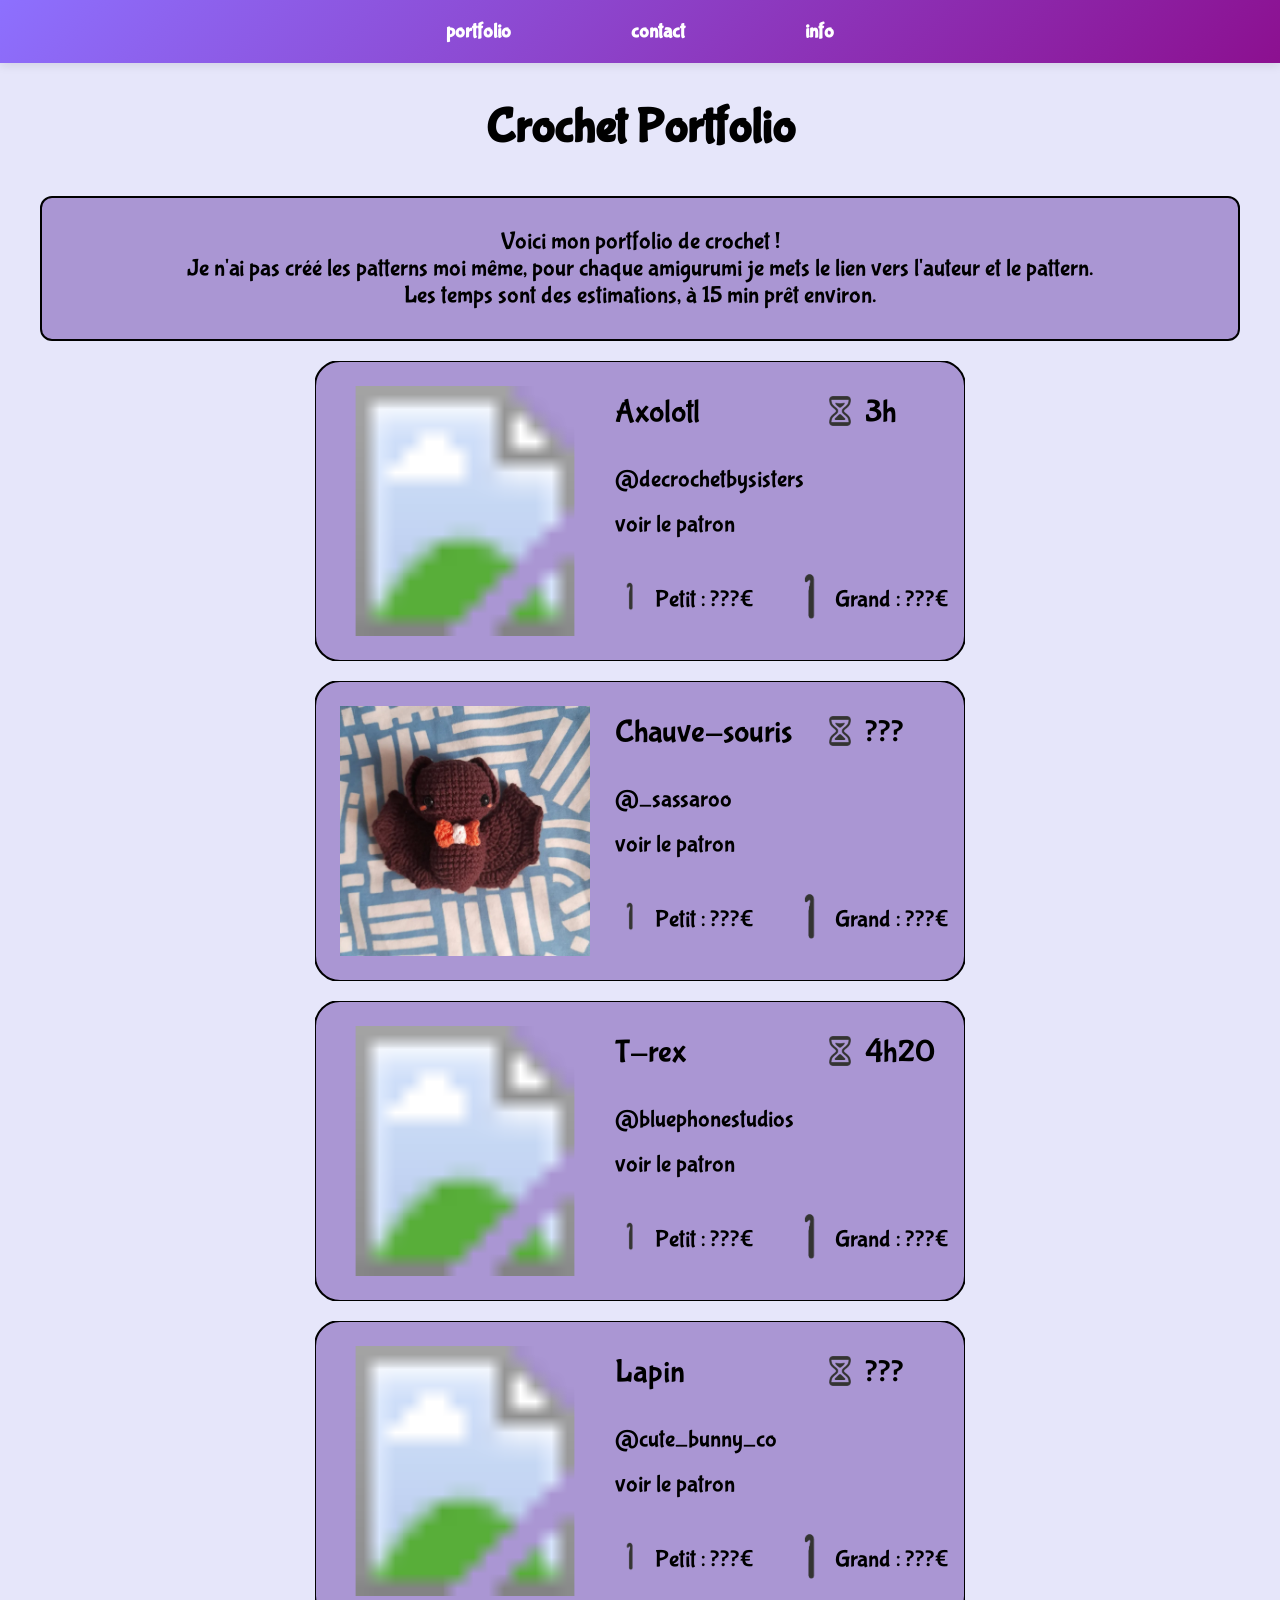
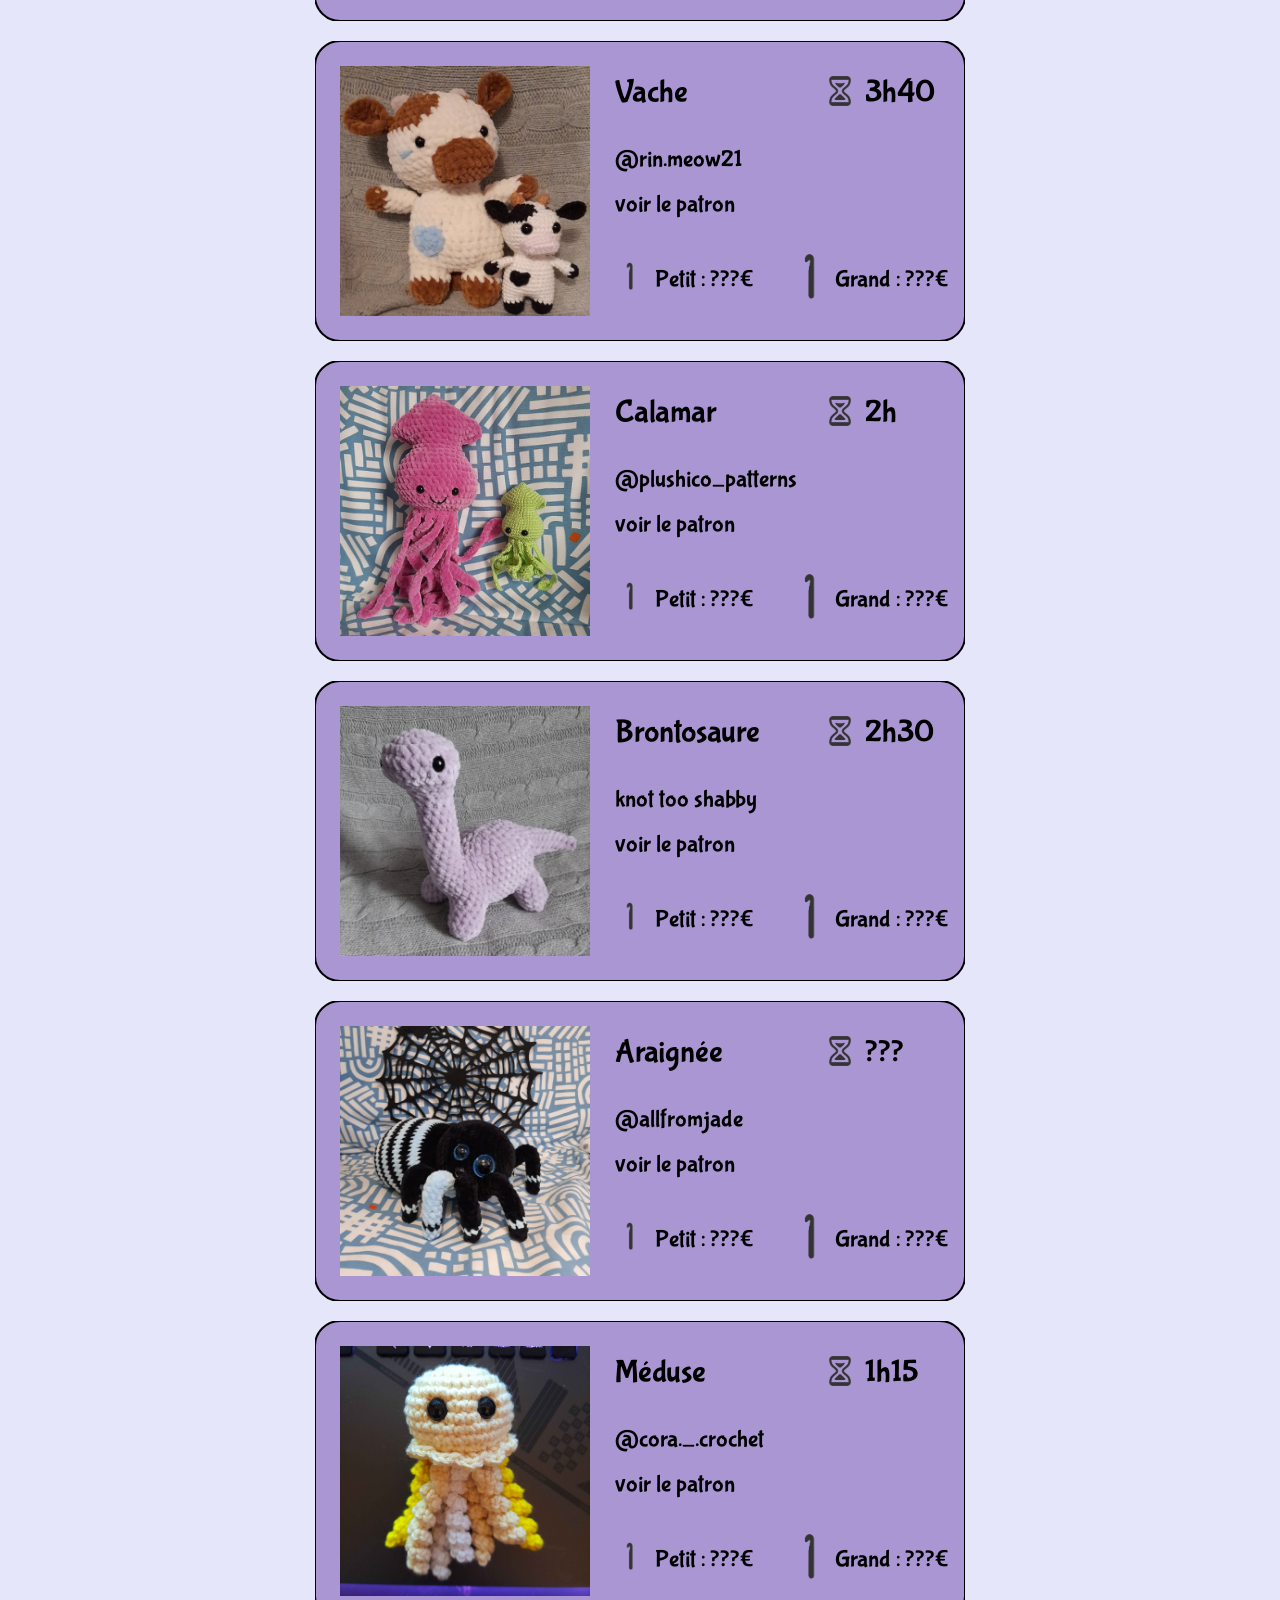
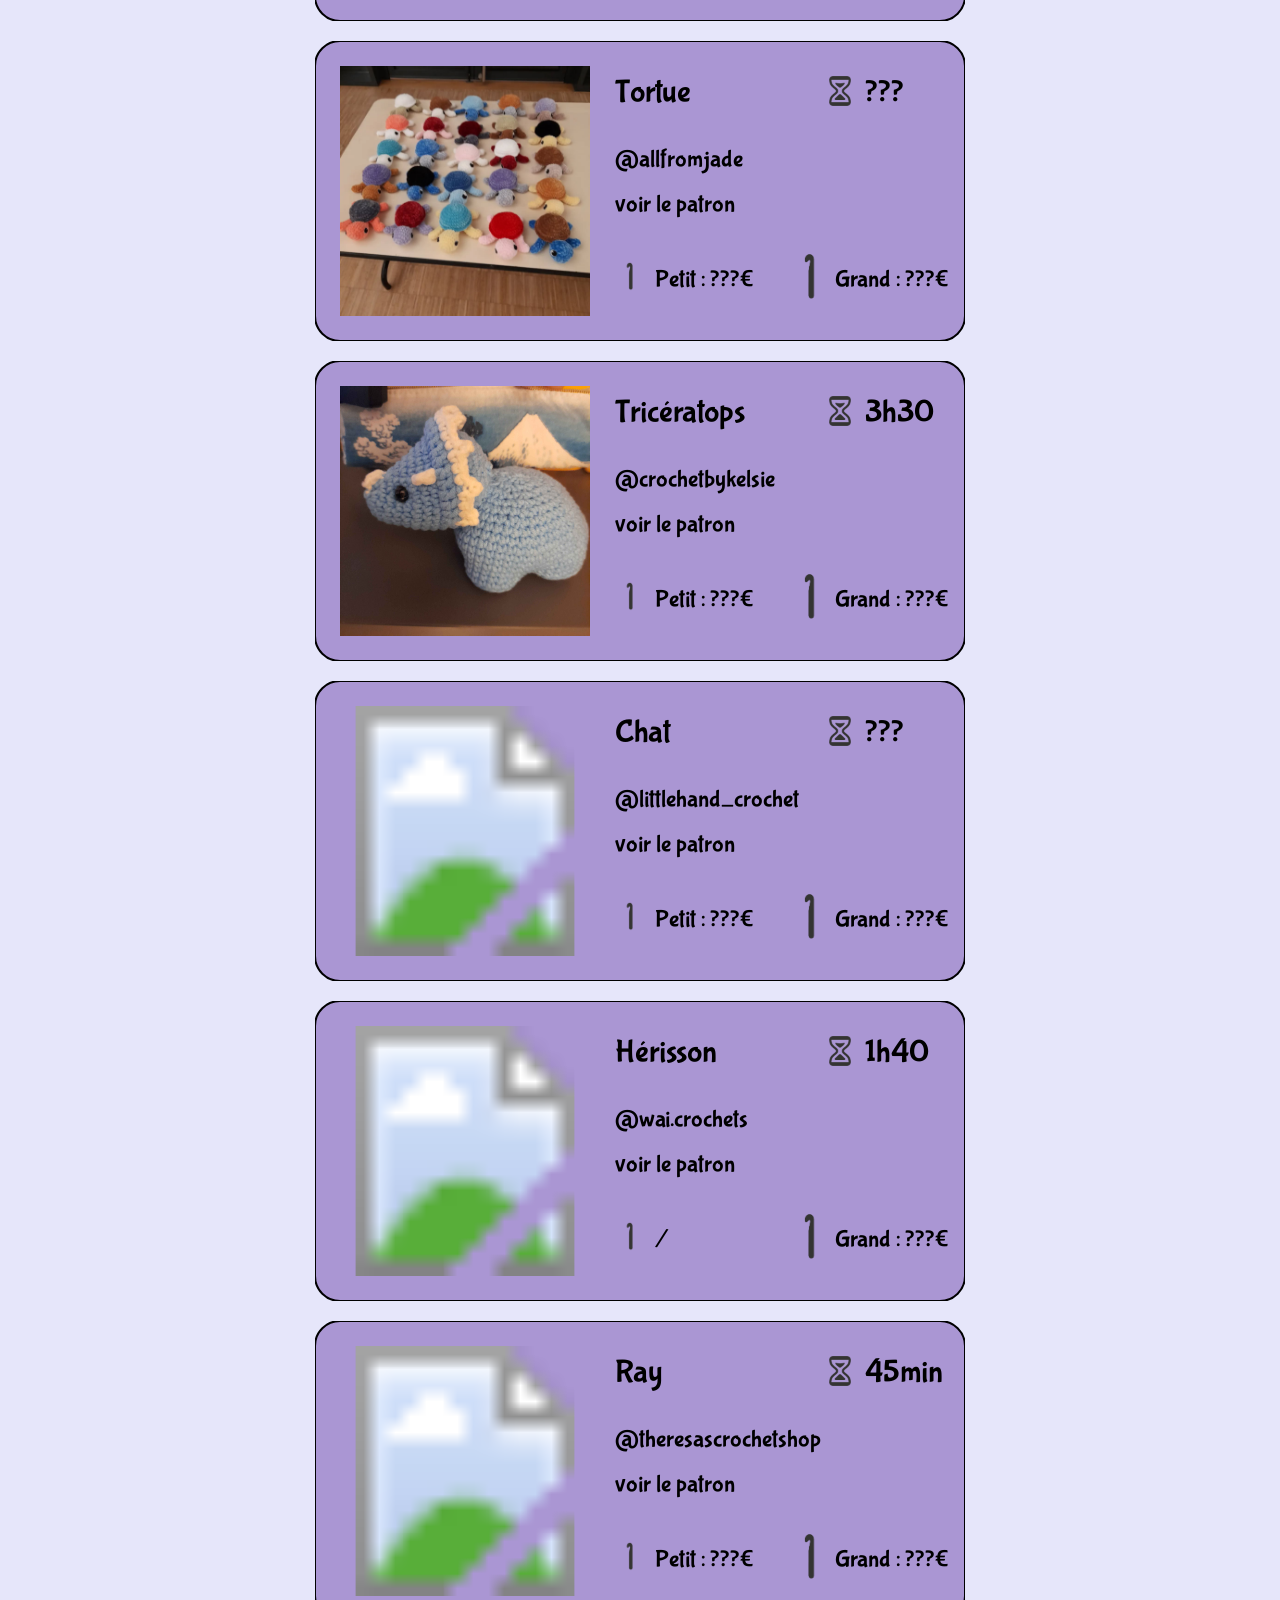
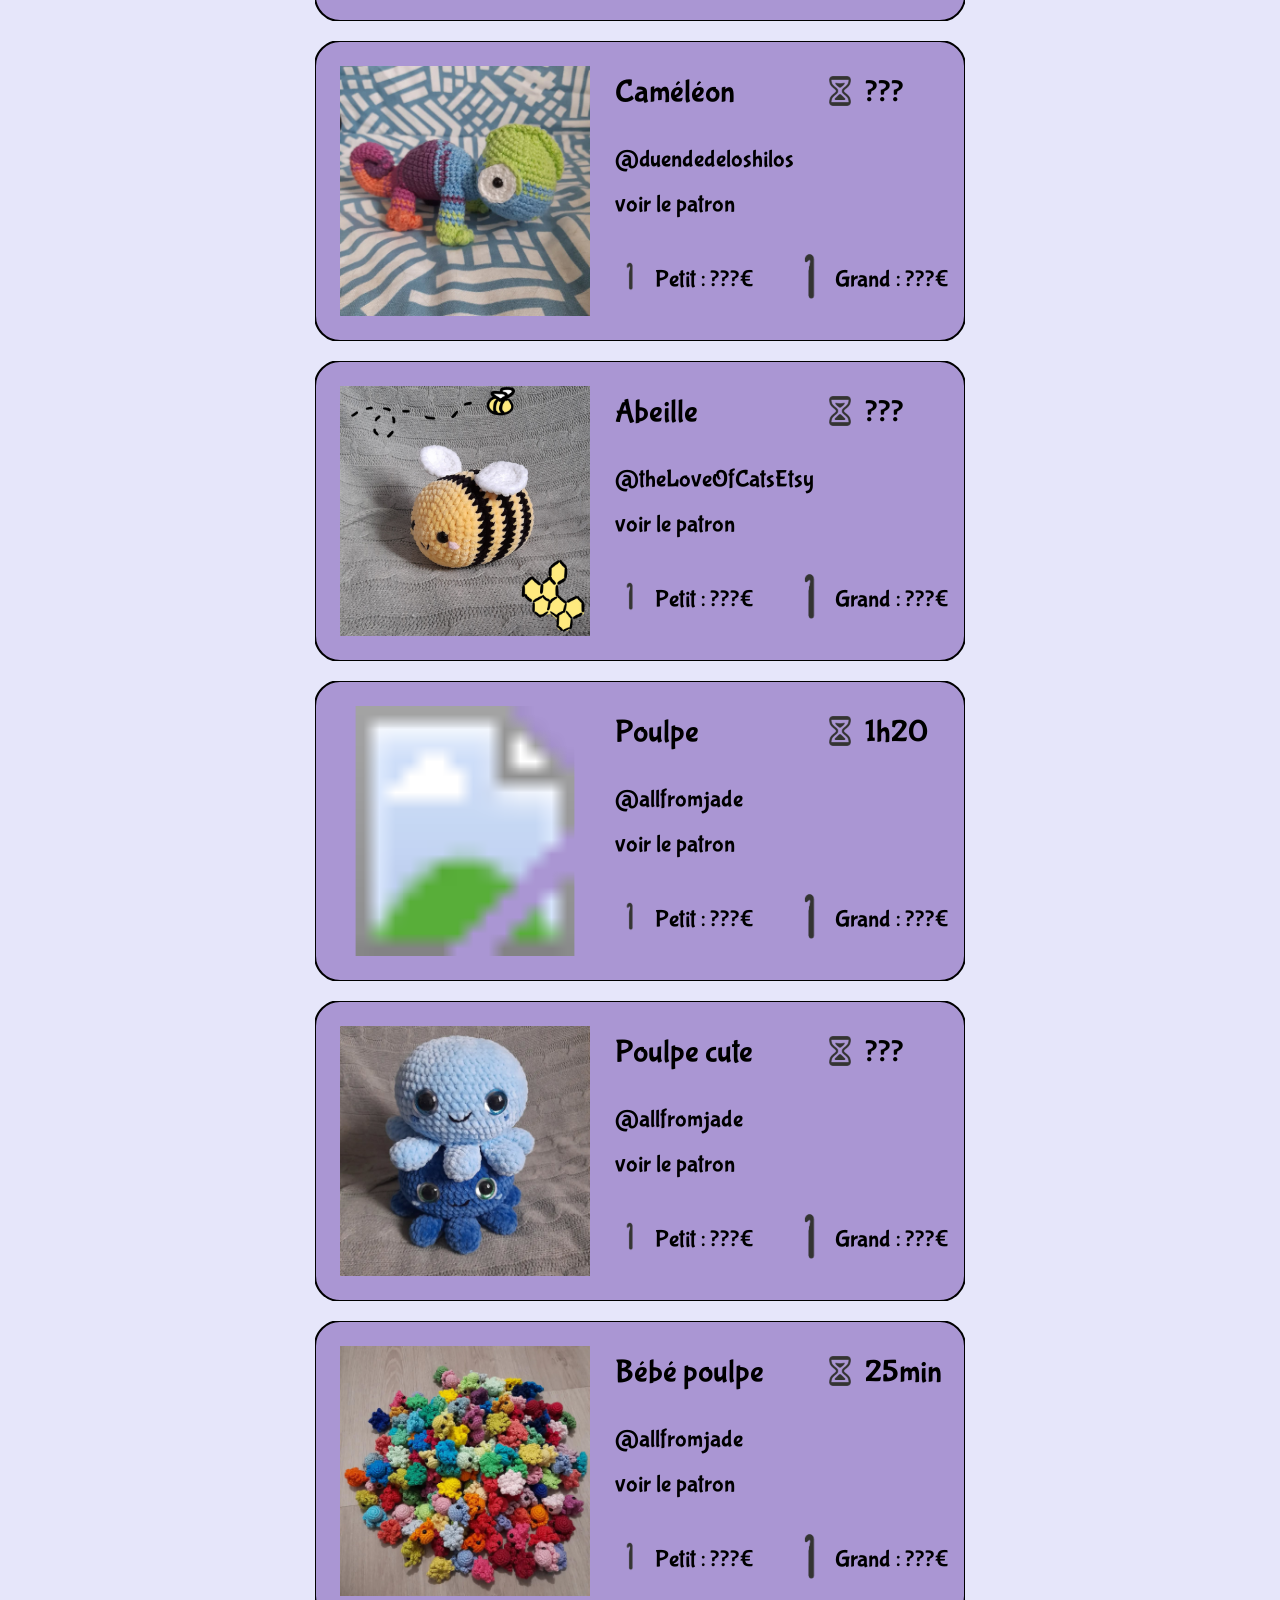
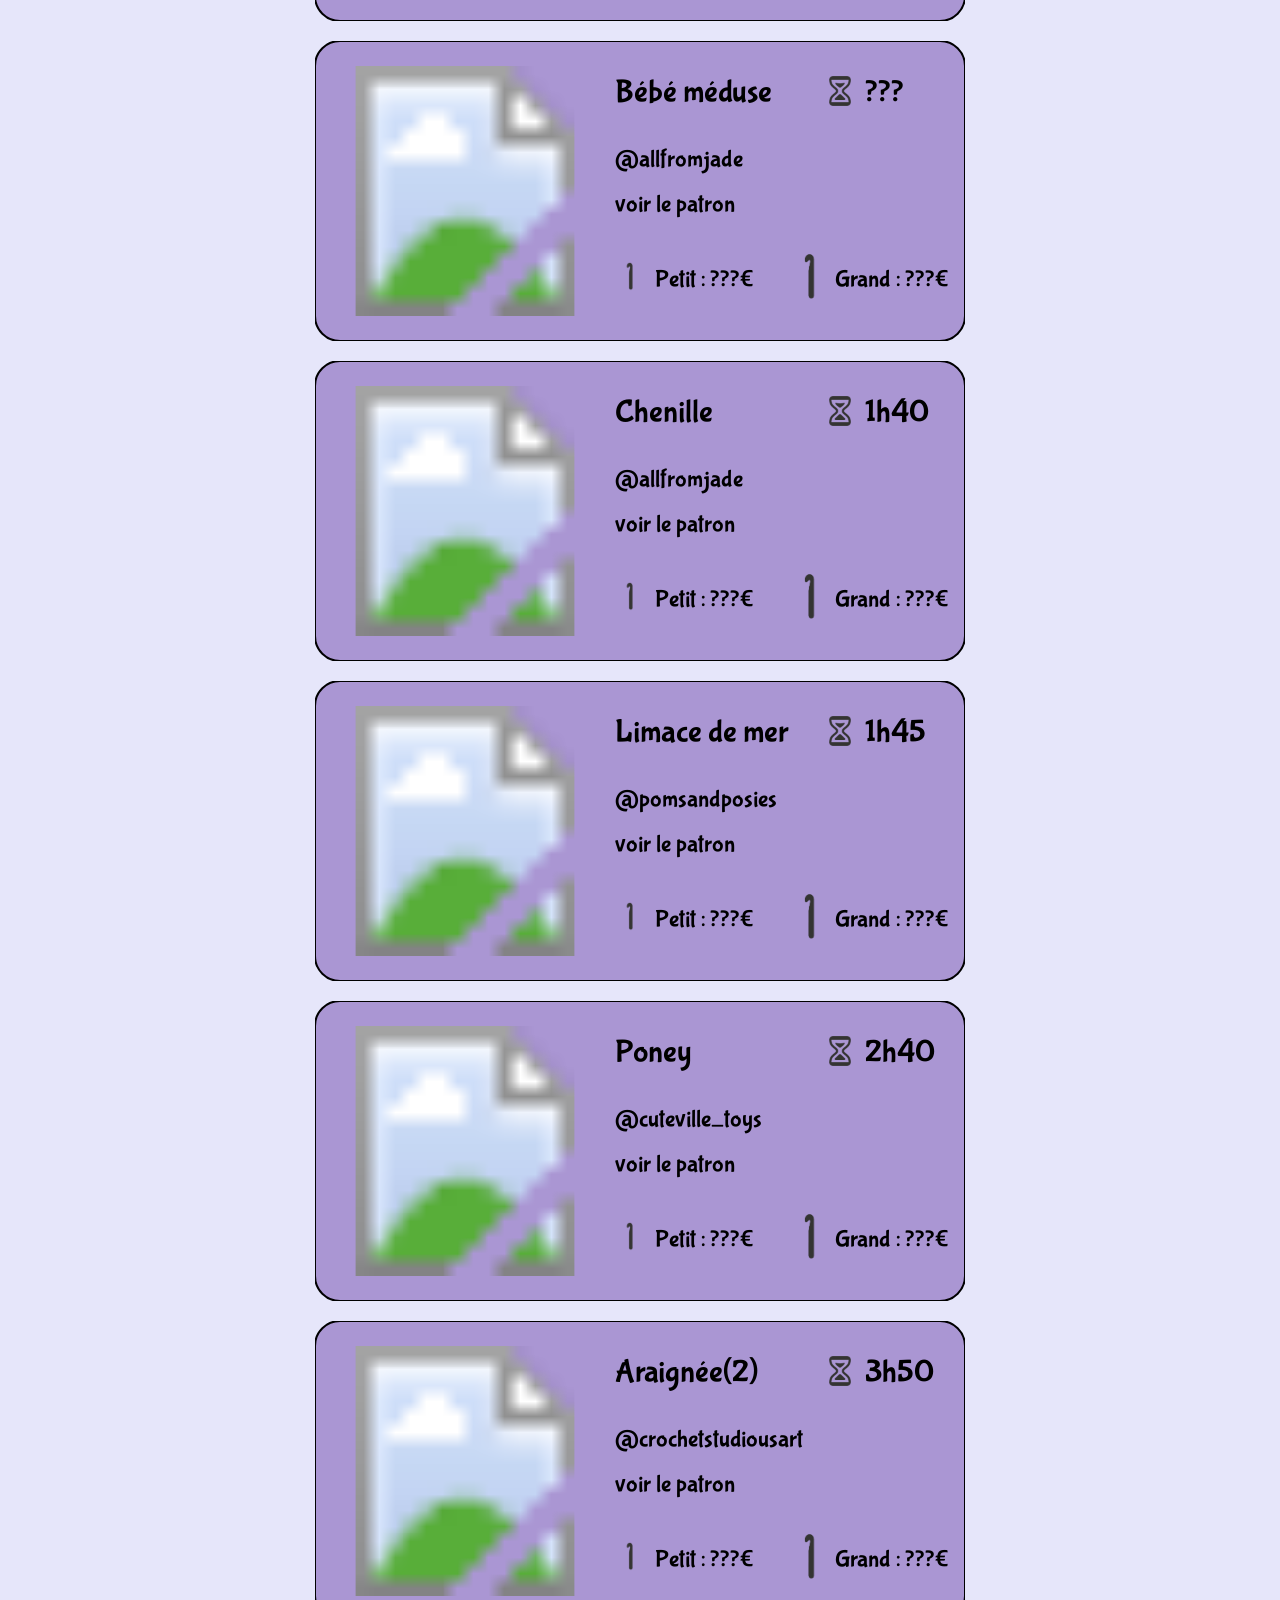
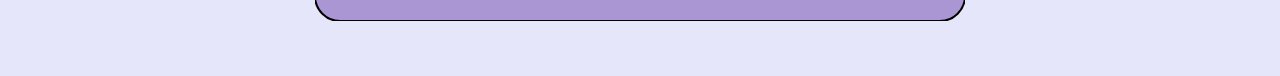
==== index.html @ a7ee7e22 "init commit" ====
<!DOCTYPE html>
<html lang="fr">
<head>
    <link rel="stylesheet" href="style.css"/>
	<link rel="icon" href="images/yarn-icon.png">
    <meta charset="UTF-8">
    <meta name="viewport" content="width=device-width, initial-scale=1.0, minimum-scale=1.0">
    <title>Crochet Portfolio</title>
    <link href="https://fonts.googleapis.com/css2?family=Bubblegum+Sans&display=swap" rel="stylesheet">
</head>
<body>
    <nav>
        <ul>
            <li><a href="index.html">portfolio</a></li>
            <li><a href="contact.html">contact</a></li>
            <li><a href="info.html">info</a></li>
        </ul>
    </nav>
        <h1>Crochet Portfolio</h1>
        <div class="flexible-box">
            Voici mon portfolio de crochet !
            <br>
            Je n'ai pas créé les patterns moi même, pour chaque amigurumi je mets le lien vers l'auteur et le pattern.
            <br>
            Les temps sont des estimations, à 15 min prêt environ.
        </div>
        <!-- Les photos sont des placeholders, et j'ai rangé complètement au pif -->
        <div class="row">
            <!-- AXOLOTL -->
            <svg width="650" height="300">
                <rect width="650" height="300" rx="25" ry="25"/>
                <image href="images/axolotl.png" x="25" y="25" width="250" height="250" fill="white" stroke="black" stroke-width="1"/>
                <text x="300" y="60" font-size="32" fill="black">Axolotl</text>
                <image href="images/hourglass-icon.png" x="500" y="25" width="50" height="50" fill="white" stroke="black" stroke-width="1"/>
                <text x="550" y="60" font-size="32" fill="black">3h</text>
                <a href="https://www.instagram.com/decrochetbysisters/" target="_blank">
                    <text x="300" y="125" font-size="24" fill="black">@decrochetbysisters</text>
                </a>
                <a href="https://www.etsy.com/fr/listing/1615197603/modele-au-crochet-axolotl-guide-facile" target="_blank">
                    <text x="300" y="170" font-size="24" fill="black">voir le patron</text>
                </a>
                <image href="images/hook-icon.png" x="300" y="220" width="30" height="30" fill="white" stroke="black" stroke-width="1"/>
                <text x="340" y="245" font-size="24" fill="black">Petit : ???€</text>
                <image href="images/hook-icon.png" x="470" y="210" width="50" height="50" fill="white" stroke="black" stroke-width="1"/>
                <text x="520" y="245" font-size="24" fill="black">Grand : ???€</text>
            </svg>
            <!-- BAT -->
            <svg width="650" height="300">
                <rect width="650" height="300" rx="25" ry="25"/>
                <image href="images/bat.png" x="25" y="25" width="250" height="250" fill="white" stroke="black" stroke-width="1"/>
                <text x="300" y="60" font-size="32" fill="black">Chauve-souris</text>
                <image href="images/hourglass-icon.png" x="500" y="25" width="50" height="50" fill="white" stroke="black" stroke-width="1"/>
                <text x="550" y="60" font-size="32" fill="black">???</text>
                <a href="https://www.instagram.com/_sassaroo/" target="_blank">
                    <text x="300" y="125" font-size="24" fill="black">@_sassaroo</text>
                </a>
                <a href="https://www.etsy.com/fr/listing/733732024/modele-chauve-souris-au-crochet-modele" target="_blank">
                    <text x="300" y="170" font-size="24" fill="black">voir le patron</text>
                </a>
                <image href="images/hook-icon.png" x="300" y="220" width="30" height="30" fill="white" stroke="black" stroke-width="1"/>
                <text x="340" y="245" font-size="24" fill="black">Petit : ???€</text>
                <image href="images/hook-icon.png" x="470" y="210" width="50" height="50" fill="white" stroke="black" stroke-width="1"/>
                <text x="520" y="245" font-size="24" fill="black">Grand : ???€</text>
            </svg>
        </div>
        
        <!-- Row 2 -->
        <div class="row">
            <!-- TREX -->
            <svg width="650" height="300">
                <rect width="650" height="300" rx="25" ry="25"/>
                <image href="images/Trex.png" x="25" y="25" width="250" height="250" fill="white" stroke="black" stroke-width="1"/>
                <text x="300" y="60" font-size="32" fill="black">T-rex</text>
                <image href="images/hourglass-icon.png" x="500" y="25" width="50" height="50" fill="white" stroke="black" stroke-width="1"/>
                <text x="550" y="60" font-size="32" fill="black">4h20</text>
                <a href="https://www.instagram.com/bluephonestudios/" target="_blank">
                    <text x="300" y="125" font-size="24" fill="black">@bluephonestudios</text>
                </a>
                <a href="https://www.etsy.com/fr/listing/126495488/modele-au-crochet-timothee-le-t-rex" target="_blank">
                    <text x="300" y="170" font-size="24" fill="black">voir le patron</text>
                </a>
                <image href="images/hook-icon.png" x="300" y="220" width="30" height="30" fill="white" stroke="black" stroke-width="1"/>
                <text x="340" y="245" font-size="24" fill="black">Petit : ???€</text>
                <image href="images/hook-icon.png" x="470" y="210" width="50" height="50" fill="white" stroke="black" stroke-width="1"/>
                <text x="520" y="245" font-size="24" fill="black">Grand : ???€</text>
            </svg>
            <!-- BUNNY -->
            <svg width="650" height="300">
                <rect width="650" height="300" rx="25" ry="25"/>
                <image href="images/bunny.png" x="25" y="25" width="250" height="250" fill="white" stroke="black" stroke-width="1"/>
                <text x="300" y="60" font-size="32" fill="black">Lapin</text>
                <image href="images/hourglass-icon.png" x="500" y="25" width="50" height="50" fill="white" stroke="black" stroke-width="1"/>
                <text x="550" y="60" font-size="32" fill="black">???</text>
                <a href="https://www.instagram.com/cute_bunny_co/" target="_blank">
                    <text x="300" y="125" font-size="24" fill="black">@cute_bunny_co</text>
                </a>
                <a href="https://www.etsy.com/fr/listing/4357478537/patron-au-crochet-floppy-bunny-peluche" target="_blank">
                    <text x="300" y="170" font-size="24" fill="black">voir le patron</text>
                </a>
                <image href="images/hook-icon.png" x="300" y="220" width="30" height="30" fill="white" stroke="black" stroke-width="1"/>
                <text x="340" y="245" font-size="24" fill="black">Petit : ???€</text>
                <image href="images/hook-icon.png" x="470" y="210" width="50" height="50" fill="white" stroke="black" stroke-width="1"/>
                <text x="520" y="245" font-size="24" fill="black">Grand : ???€</text>
            </svg>
        </div>
        
        <!-- Row 3 -->
        <div class="row">
            <!-- COW -->
            <svg width="650" height="300">
                <rect width="650" height="300" rx="25" ry="25"/>
                <image href="images/cow.png" x="25" y="25" width="250" height="250" fill="white" stroke="black" stroke-width="1"/>
                <text x="300" y="60" font-size="32" fill="black">Vache</text>
                <image href="images/hourglass-icon.png" x="500" y="25" width="50" height="50" fill="white" stroke="black" stroke-width="1"/>
                <text x="550" y="60" font-size="32" fill="black">3h40</text>
                <a href="https://www.instagram.com/rin.meow21/" target="_blank">
                    <text x="300" y="125" font-size="24" fill="black">@rin.meow21</text>
                </a>
                <a href="https://www.etsy.com/fr/listing/1052461006/modele-au-crochet-2-en-1-vache-laitiere" target="_blank">
                    <text x="300" y="170" font-size="24" fill="black">voir le patron</text>
                </a>
                <image href="images/hook-icon.png" x="300" y="220" width="30" height="30" fill="white" stroke="black" stroke-width="1"/>
                <text x="340" y="245" font-size="24" fill="black">Petit : ???€</text>
                <image href="images/hook-icon.png" x="470" y="210" width="50" height="50" fill="white" stroke="black" stroke-width="1"/>
                <text x="520" y="245" font-size="24" fill="black">Grand : ???€</text>
            </svg>
            <!-- SQUID -->
            <svg width="650" height="300">
                <rect width="650" height="300" rx="25" ry="25"/>
                <image href="images/squid.png" x="25" y="25" width="250" height="250" fill="white" stroke="black" stroke-width="1"/>
                <text x="300" y="60" font-size="32" fill="black">Calamar</text>
                <image href="images/hourglass-icon.png" x="500" y="25" width="50" height="50" fill="white" stroke="black" stroke-width="1"/>
                <text x="550" y="60" font-size="32" fill="black">2h</text>
                <a href="https://www.instagram.com/plushico_patterns/" target="_blank">
                    <text x="300" y="125" font-size="24" fill="black">@plushico_patterns</text>
                </a>
                <a href="https://www.etsy.com/fr/listing/1669123092/patron-du-calamar-en-crochet-pas-de" target="_blank">
                    <text x="300" y="170" font-size="24" fill="black">voir le patron</text>
                </a>
                <image href="images/hook-icon.png" x="300" y="220" width="30" height="30" fill="white" stroke="black" stroke-width="1"/>
                <text x="340" y="245" font-size="24" fill="black">Petit : ???€</text>
                <image href="images/hook-icon.png" x="470" y="210" width="50" height="50" fill="white" stroke="black" stroke-width="1"/>
                <text x="520" y="245" font-size="24" fill="black">Grand : ???€</text>
            </svg>
        </div>
        
        <!-- Row 4 -->
        <div class="row">
            <!-- BRONTOSAURUS -->
            <svg width="650" height="300">
                <rect width="650" height="300" rx="25" ry="25"/>
                <image href="images/brontosaurus.png" x="25" y="25" width="250" height="250" fill="white" stroke="black" stroke-width="1"/>
                <text x="300" y="60" font-size="32" fill="black">Brontosaure</text>
                <image href="images/hourglass-icon.png" x="500" y="25" width="50" height="50" fill="white" stroke="black" stroke-width="1"/>
                <text x="550" y="60" font-size="32" fill="black">2h30</text>
                <a href="https://www.etsy.com/shop/knottooshabbycrochet" target="_blank">
                    <text x="300" y="125" font-size="24" fill="black">knot too shabby</text>
                </a>
                <a href="https://www.etsy.com/fr/listing/523196760/patron-patron-amigurumi-sans-couture" target="_blank">
                    <text x="300" y="170" font-size="24" fill="black">voir le patron</text>
                </a>
                <image href="images/hook-icon.png" x="300" y="220" width="30" height="30" fill="white" stroke="black" stroke-width="1"/>
                <text x="340" y="245" font-size="24" fill="black">Petit : ???€</text>
                <image href="images/hook-icon.png" x="470" y="210" width="50" height="50" fill="white" stroke="black" stroke-width="1"/>
                <text x="520" y="245" font-size="24" fill="black">Grand : ???€</text>
            </svg>
            <!-- SPIDER -->
            <svg width="650" height="300">
                <rect width="650" height="300" rx="25" ry="25"/>
                <image href="images/spider.png" x="25" y="25" width="250" height="250" fill="white" stroke="black" stroke-width="1"/>
                <text x="300" y="60" font-size="32" fill="black">Araignée</text>
                <image href="images/hourglass-icon.png" x="500" y="25" width="50" height="50" fill="white" stroke="black" stroke-width="1"/>
                <text x="550" y="60" font-size="32" fill="black">???</text>
                <a href="https://www.instagram.com/allfromjade/" target="_blank">
                    <text x="300" y="125" font-size="24" fill="black">@allfromjade</text>
                </a>
                <a href="https://www.etsy.com/fr/listing/1309180777/crochet-patterns-the-spider-family" target="_blank">
                    <text x="300" y="170" font-size="24" fill="black">voir le patron</text>
                </a>
                <image href="images/hook-icon.png" x="300" y="220" width="30" height="30" fill="white" stroke="black" stroke-width="1"/>
                <text x="340" y="245" font-size="24" fill="black">Petit : ???€</text>
                <image href="images/hook-icon.png" x="470" y="210" width="50" height="50" fill="white" stroke="black" stroke-width="1"/>
                <text x="520" y="245" font-size="24" fill="black">Grand : ???€</text>
            </svg>
        </div>

        <!-- Row 5 -->
        <div class="row">
            <!-- JELLYFISH -->
            <svg width="650" height="300">
                <rect width="650" height="300" rx="25" ry="25"/>
                <image href="images/jellyfish.png" x="25" y="25" width="250" height="250" fill="white" stroke="black" stroke-width="1"/>
                <text x="300" y="60" font-size="32" fill="black">Méduse</text>
                <image href="images/hourglass-icon.png" x="500" y="25" width="50" height="50" fill="white" stroke="black" stroke-width="1"/>
                <text x="550" y="60" font-size="32" fill="black">1h15</text>
                <a href="https://www.instagram.com/cora._.crochet" target="_blank">
                    <text x="300" y="125" font-size="24" fill="black">@cora._.crochet</text>
                </a>
                <a href="https://www.instagram.com/p/CS2jg0unpPV/?utm_source=ig_web_copy_link&igsh=MzRlODBiNWFlZA==" target="_blank">
                    <text x="300" y="170" font-size="24" fill="black">voir le patron</text>
                </a>
                <image href="images/hook-icon.png" x="300" y="220" width="30" height="30" fill="white" stroke="black" stroke-width="1"/>
                <text x="340" y="245" font-size="24" fill="black">Petit : ???€</text>
                <image href="images/hook-icon.png" x="470" y="210" width="50" height="50" fill="white" stroke="black" stroke-width="1"/>
                <text x="520" y="245" font-size="24" fill="black">Grand : ???€</text>
            </svg>
            <!-- TURTLE -->
            <svg width="650" height="300">
                <rect width="650" height="300" rx="25" ry="25"/>
                <image href="images/turtles.png" x="25" y="25" width="250" height="250" fill="white" stroke="black" stroke-width="1"/>
                <text x="300" y="60" font-size="32" fill="black">Tortue</text>
                <image href="images/hourglass-icon.png" x="500" y="25" width="50" height="50" fill="white" stroke="black" stroke-width="1"/>
                <text x="550" y="60" font-size="32" fill="black">???</text>
                <a href="https://www.instagram.com/allfromjade/" target="_blank">
                    <text x="300" y="125" font-size="24" fill="black">@allfromjade</text>
                </a>
                <a href="https://www.etsy.com/fr/listing/1309180777/crochet-patterns-the-spider-family" target="_blank">
                    <text x="300" y="170" font-size="24" fill="black">voir le patron</text>
                </a>
                <image href="images/hook-icon.png" x="300" y="220" width="30" height="30" fill="white" stroke="black" stroke-width="1"/>
                <text x="340" y="245" font-size="24" fill="black">Petit : ???€</text>
                <image href="images/hook-icon.png" x="470" y="210" width="50" height="50" fill="white" stroke="black" stroke-width="1"/>
                <text x="520" y="245" font-size="24" fill="black">Grand : ???€</text>
            </svg>
        </div>

        <!-- Row 6 -->
        <div class="row">
            <!-- TRICERATOPS -->
            <svg width="650" height="300">
                <rect width="650" height="300" rx="25" ry="25"/>
                <image href="images/triceratops.png" x="25" y="25" width="250" height="250" fill="white" stroke="black" stroke-width="1"/>
                <text x="300" y="60" font-size="32" fill="black">Tricératops</text>
                <image href="images/hourglass-icon.png" x="500" y="25" width="50" height="50" fill="white" stroke="black" stroke-width="1"/>
                <text x="550" y="60" font-size="32" fill="black">3h30</text>
                <a href="https://www.instagram.com/crochetbykelsie/" target="_blank">
                    <text x="300" y="125" font-size="24" fill="black">@crochetbykelsie</text>
                </a>
                <a href="https://www.etsy.com/fr/listing/1777081022/patron-triceratops-modele-dinosaure" target="_blank">
                    <text x="300" y="170" font-size="24" fill="black">voir le patron</text>
                </a>
                <image href="images/hook-icon.png" x="300" y="220" width="30" height="30" fill="white" stroke="black" stroke-width="1"/>
                <text x="340" y="245" font-size="24" fill="black">Petit : ???€</text>
                <image href="images/hook-icon.png" x="470" y="210" width="50" height="50" fill="white" stroke="black" stroke-width="1"/>
                <text x="520" y="245" font-size="24" fill="black">Grand : ???€</text>
            </svg>
            <!-- CAT -->
            <svg width="650" height="300">
                <rect width="650" height="300" rx="25" ry="25"/>
                <image href="images/cat.png" x="25" y="25" width="250" height="250" fill="white" stroke="black" stroke-width="1"/>
                <text x="300" y="60" font-size="32" fill="black">Chat</text>
                <image href="images/hourglass-icon.png" x="500" y="25" width="50" height="50" fill="white" stroke="black" stroke-width="1"/>
                <text x="550" y="60" font-size="32" fill="black">???</text>
                <a href="https://www.instagram.com/littlehand_crochet/" target="_blank">
                    <text x="300" y="125" font-size="24" fill="black">@littlehand_crochet</text>
                </a>
                <a href="https://littlehandcrochet.com/collections/cat-kingdom" target="_blank">
                    <text x="300" y="170" font-size="24" fill="black">voir le patron</text>
                </a>
                <image href="images/hook-icon.png" x="300" y="220" width="30" height="30" fill="white" stroke="black" stroke-width="1"/>
                <text x="340" y="245" font-size="24" fill="black">Petit : ???€</text>
                <image href="images/hook-icon.png" x="470" y="210" width="50" height="50" fill="white" stroke="black" stroke-width="1"/>
                <text x="520" y="245" font-size="24" fill="black">Grand : ???€</text>
            </svg>
        </div>

        <!-- Row 7 -->
        <div class="row">
            <!-- HEDGEHOG -->
            <svg width="650" height="300">
                <rect width="650" height="300" rx="25" ry="25"/>
                <image href="images/hedghog.png" x="25" y="25" width="250" height="250" fill="white" stroke="black" stroke-width="1"/>
                <text x="300" y="60" font-size="32" fill="black">Hérisson</text>
                <image href="images/hourglass-icon.png" x="500" y="25" width="50" height="50" fill="white" stroke="black" stroke-width="1"/>
                <text x="550" y="60" font-size="32" fill="black">1h40</text>
                <a href="https://www.instagram.com/waicrochets/" target="_blank">
                    <text x="300" y="125" font-size="24" fill="black">@wai.crochets</text>
                </a>
                <a href="https://ko-fi.com/s/d2c1a2ac8a" target="_blank">
                    <text x="300" y="170" font-size="24" fill="black">voir le patron</text>
                </a>
                <image href="images/hook-icon.png" x="300" y="220" width="30" height="30" fill="white" stroke="black" stroke-width="1"/>
                <text x="340" y="245" font-size="24" fill="black">/</text>
                <image href="images/hook-icon.png" x="470" y="210" width="50" height="50" fill="white" stroke="black" stroke-width="1"/>
                <text x="520" y="245" font-size="24" fill="black">Grand : ???€</text>
            </svg>
            <!-- STINGRAY -->
            <svg width="650" height="300">
                <rect width="650" height="300" rx="25" ry="25"/>
                <image href="images/stingray.png" x="25" y="25" width="250" height="250" fill="white" stroke="black" stroke-width="1"/>
                <text x="300" y="60" font-size="32" fill="black">Ray</text>
                <image href="images/hourglass-icon.png" x="500" y="25" width="50" height="50" fill="white" stroke="black" stroke-width="1"/>
                <text x="550" y="60" font-size="32" fill="black">45min</text>
                <a href="https://www.instagram.com/theresascrochetshop" target="_blank">
                    <text x="300" y="125" font-size="24" fill="black">@theresascrochetshop</text>
                </a>
                <a href="https://youtu.be/0FyWso2WaMI?si=73kDRPiSIWpZw4YK" target="_blank">
                    <text x="300" y="170" font-size="24" fill="black">voir le patron</text>
                </a>
                <image href="images/hook-icon.png" x="300" y="220" width="30" height="30" fill="white" stroke="black" stroke-width="1"/>
                <text x="340" y="245" font-size="24" fill="black">Petit : ???€</text>
                <image href="images/hook-icon.png" x="470" y="210" width="50" height="50" fill="white" stroke="black" stroke-width="1"/>
                <text x="520" y="245" font-size="24" fill="black">Grand : ???€</text>
            </svg>
        </div>

        <!-- Row 8 -->
        <div class="row">
            <!-- CHAMELEON -->
            <svg width="650" height="300">
                <rect width="650" height="300" rx="25" ry="25"/>
                <image href="images/chameleon.png" x="25" y="25" width="250" height="250" fill="white" stroke="black" stroke-width="1"/>
                <text x="300" y="60" font-size="32" fill="black">Caméléon</text>
                <image href="images/hourglass-icon.png" x="500" y="25" width="50" height="50" fill="white" stroke="black" stroke-width="1"/>
                <text x="550" y="60" font-size="32" fill="black">???</text>
                <a href="https://www.instagram.com/duendedeloshilos/" target="_blank">
                    <text x="300" y="125" font-size="24" fill="black">@duendedeloshilos</text>
                </a>
                <a href="https://duendedeloshilos.es/producto/patron-camaleon-amigurumi/" target="_blank">
                    <text x="300" y="170" font-size="24" fill="black">voir le patron</text>
                </a>
                <image href="images/hook-icon.png" x="300" y="220" width="30" height="30" fill="white" stroke="black" stroke-width="1"/>
                <text x="340" y="245" font-size="24" fill="black">Petit : ???€</text>
                <image href="images/hook-icon.png" x="470" y="210" width="50" height="50" fill="white" stroke="black" stroke-width="1"/>
                <text x="520" y="245" font-size="24" fill="black">Grand : ???€</text>
            </svg>
            <!-- BEE -->
            <svg width="650" height="300">
                <rect width="650" height="300" rx="25" ry="25"/>
                <image href="images/bee.png" x="25" y="25" width="250" height="250" fill="white" stroke="black" stroke-width="1"/>
                <text x="300" y="60" font-size="32" fill="black">Abeille</text>
                <image href="images/hourglass-icon.png" x="500" y="25" width="50" height="50" fill="white" stroke="black" stroke-width="1"/>
                <text x="550" y="60" font-size="32" fill="black">???</text>
                <a href="https://www.instagram.com/theloveofcatsetsy/" target="_blank">
                    <text x="300" y="125" font-size="24" fill="black">@theLoveOfCatsEtsy</text>
                </a>
                <a href="https://www.etsy.com/fr/listing/954479616/motif-dabeille-au-crochet-numerique" target="_blank">
                    <text x="300" y="170" font-size="24" fill="black">voir le patron</text>
                </a>
                <image href="images/hook-icon.png" x="300" y="220" width="30" height="30" fill="white" stroke="black" stroke-width="1"/>
                <text x="340" y="245" font-size="24" fill="black">Petit : ???€</text>
                <image href="images/hook-icon.png" x="470" y="210" width="50" height="50" fill="white" stroke="black" stroke-width="1"/>
                <text x="520" y="245" font-size="24" fill="black">Grand : ???€</text>
            </svg>
        </div>

        <!-- Row 9 -->
        <div class="row">
            <!-- OCTOPUS -->
            <svg width="650" height="300">
                <rect width="650" height="300" rx="25" ry="25"/>
                <image href="images/octopus_medium.png" x="25" y="25" width="250" height="250" fill="white" stroke="black" stroke-width="1"/>
                <text x="300" y="60" font-size="32" fill="black">Poulpe</text>
                <image href="images/hourglass-icon.png" x="500" y="25" width="50" height="50" fill="white" stroke="black" stroke-width="1"/>
                <text x="550" y="60" font-size="32" fill="black">1h20</text>
                <a href="https://www.instagram.com/allfromjade/" target="_blank">
                    <text x="300" y="125" font-size="24" fill="black">@allfromjade</text>
                </a>
                <a href="https://www.etsy.com/fr/listing/1760661079/no-sew-crochet-pattern-paula-the-octopus" target="_blank">
                    <text x="300" y="170" font-size="24" fill="black">voir le patron</text>
                </a>
                <image href="images/hook-icon.png" x="300" y="220" width="30" height="30" fill="white" stroke="black" stroke-width="1"/>
                <text x="340" y="245" font-size="24" fill="black">Petit : ???€</text>
                <image href="images/hook-icon.png" x="470" y="210" width="50" height="50" fill="white" stroke="black" stroke-width="1"/>
                <text x="520" y="245" font-size="24" fill="black">Grand : ???€</text>
            </svg>
            <!-- OCTOPUS CUTE -->
            <svg width="650" height="300">
                <rect width="650" height="300" rx="25" ry="25"/>
                <image href="images/octopus_cute.png" x="25" y="25" width="250" height="250" fill="white" stroke="black" stroke-width="1"/>
                <text x="300" y="60" font-size="32" fill="black">Poulpe cute</text>
                <image href="images/hourglass-icon.png" x="500" y="25" width="50" height="50" fill="white" stroke="black" stroke-width="1"/>
                <text x="550" y="60" font-size="32" fill="black">???</text>
                <a href="https://www.instagram.com/allfromjade/" target="_blank">
                    <text x="300" y="125" font-size="24" fill="black">@allfromjade</text>
                </a>
                <a href="https://www.etsy.com/fr/listing/1572613943/no-sew-crochet-patterns-bundle-pack" target="_blank">
                    <text x="300" y="170" font-size="24" fill="black">voir le patron</text>
                </a>
                <image href="images/hook-icon.png" x="300" y="220" width="30" height="30" fill="white" stroke="black" stroke-width="1"/>
                <text x="340" y="245" font-size="24" fill="black">Petit : ???€</text>
                <image href="images/hook-icon.png" x="470" y="210" width="50" height="50" fill="white" stroke="black" stroke-width="1"/>
                <text x="520" y="245" font-size="24" fill="black">Grand : ???€</text>
            </svg>
        </div>
        
        <!-- Row 10 -->
        <div class="row">
            <!-- BABY OCTOPUS -->
            <svg width="650" height="300">
                <rect width="650" height="300" rx="25" ry="25"/>
                <image href="images/octopus_baby.png" x="25" y="25" width="250" height="250" fill="white" stroke="black" stroke-width="1"/>
                <text x="300" y="60" font-size="32" fill="black">Bébé poulpe</text>
                <image href="images/hourglass-icon.png" x="500" y="25" width="50" height="50" fill="white" stroke="black" stroke-width="1"/>
                <text x="550" y="60" font-size="32" fill="black">25min</text>
                <a href="https://www.instagram.com/allfromjade/" target="_blank">
                    <text x="300" y="125" font-size="24" fill="black">@allfromjade</text>
                </a>
                <a href="https://youtu.be/04A38l61RZM?si=ScYhm9jYLQAKt0at" target="_blank">
                    <text x="300" y="170" font-size="24" fill="black">voir le patron</text>
                </a>
                <image href="images/hook-icon.png" x="300" y="220" width="30" height="30" fill="white" stroke="black" stroke-width="1"/>
                <text x="340" y="245" font-size="24" fill="black">Petit : ???€</text>
                <image href="images/hook-icon.png" x="470" y="210" width="50" height="50" fill="white" stroke="black" stroke-width="1"/>
                <text x="520" y="245" font-size="24" fill="black">Grand : ???€</text>
            </svg>
            <!-- BABY JELLYFISH -->
            <svg width="650" height="300">
                <rect width="650" height="300" rx="25" ry="25"/>
                <image href="images/jellyfish_baby.png" x="25" y="25" width="250" height="250" fill="white" stroke="black" stroke-width="1"/>
                <text x="300" y="60" font-size="32" fill="black">Bébé méduse</text>
                <image href="images/hourglass-icon.png" x="500" y="25" width="50" height="50" fill="white" stroke="black" stroke-width="1"/>
                <text x="550" y="60" font-size="32" fill="black">???</text>
                <a href="https://www.instagram.com/allfromjade/" target="_blank">
                    <text x="300" y="125" font-size="24" fill="black">@allfromjade</text>
                </a>
                <a href="https://youtu.be/oOvuxXzPyzg?si=jTVe7PA3tttBU-dG" target="_blank">
                    <text x="300" y="170" font-size="24" fill="black">voir le patron</text>
                </a>
                <image href="images/hook-icon.png" x="300" y="220" width="30" height="30" fill="white" stroke="black" stroke-width="1"/>
                <text x="340" y="245" font-size="24" fill="black">Petit : ???€</text>
                <image href="images/hook-icon.png" x="470" y="210" width="50" height="50" fill="white" stroke="black" stroke-width="1"/>
                <text x="520" y="245" font-size="24" fill="black">Grand : ???€</text>
            </svg>
        </div>
        <!-- Row 11 -->
        <div class="row">
            <!-- CATERPILLAR -->
            <svg width="650" height="300">
                <rect width="650" height="300" rx="25" ry="25"/>
                <image href="images/caterpillar.png" x="25" y="25" width="250" height="250" fill="white" stroke="black" stroke-width="1"/>
                <text x="300" y="60" font-size="32" fill="black">Chenille</text>
                <image href="images/hourglass-icon.png" x="500" y="25" width="50" height="50" fill="white" stroke="black" stroke-width="1"/>
                <text x="550" y="60" font-size="32" fill="black">1h40</text>
                <a href="https://www.instagram.com/allfromjade/" target="_blank">
                    <text x="300" y="125" font-size="24" fill="black">@allfromjade</text>
                </a>
                <a href="https://www.etsy.com/fr/listing/1870406579/crochet-pattern-camille-the-mini" target="_blank">
                    <text x="300" y="170" font-size="24" fill="black">voir le patron</text>
                </a>
                <image href="images/hook-icon.png" x="300" y="220" width="30" height="30" fill="white" stroke="black" stroke-width="1"/>
                <text x="340" y="245" font-size="24" fill="black">Petit : ???€</text>
                <image href="images/hook-icon.png" x="470" y="210" width="50" height="50" fill="white" stroke="black" stroke-width="1"/>
                <text x="520" y="245" font-size="24" fill="black">Grand : ???€</text>
            </svg>
            <!-- SEA SLUG -->
            <svg width="650" height="300">
                <rect width="650" height="300" rx="25" ry="25"/>
                <image href="images/seaslug.png" x="25" y="25" width="250" height="250" fill="white" stroke="black" stroke-width="1"/>
                <text x="300" y="60" font-size="32" fill="black">Limace de mer</text>
                <image href="images/hourglass-icon.png" x="500" y="25" width="50" height="50" fill="white" stroke="black" stroke-width="1"/>
                <text x="550" y="60" font-size="32" fill="black">1h45</text><!-- between 1h20 and 2h -->
                <a href="https://www.instagram.com/pomsandposies/" target="_blank">
                    <text x="300" y="125" font-size="24" fill="black">@pomsandposies</text>
                </a>
                <a href="https://www.etsy.com/fr/listing/1672869150/modele-amigurumi-nudibranche-dorid-motif" target="_blank">
                    <text x="300" y="170" font-size="24" fill="black">voir le patron</text>
                </a>
                <image href="images/hook-icon.png" x="300" y="220" width="30" height="30" fill="white" stroke="black" stroke-width="1"/>
                <text x="340" y="245" font-size="24" fill="black">Petit : ???€</text>
                <image href="images/hook-icon.png" x="470" y="210" width="50" height="50" fill="white" stroke="black" stroke-width="1"/>
                <text x="520" y="245" font-size="24" fill="black">Grand : ???€</text>
            </svg>
        </div>
        <!-- Row 12 -->
        <div class="row">
            <!-- PONEY -->
            <svg width="650" height="300">
                <rect width="650" height="300" rx="25" ry="25"/>
                <image href="images/poney.png" x="25" y="25" width="250" height="250" fill="white" stroke="black" stroke-width="1"/>
                <text x="300" y="60" font-size="32" fill="black">Poney</text>
                <image href="images/hourglass-icon.png" x="500" y="25" width="50" height="50" fill="white" stroke="black" stroke-width="1"/>
                <text x="550" y="60" font-size="32" fill="black">2h40</text>
                <a href="https://www.instagram.com/cuteville_toys/" target="_blank">
                    <text x="300" y="125" font-size="24" fill="black">@cuteville_toys</text>
                </a>
                <a href="https://www.etsy.com/fr/listing/4310934429/lot-de-motifs-au-crochet-petits-poneys" target="_blank">
                    <text x="300" y="170" font-size="24" fill="black">voir le patron</text>
                </a>
                <image href="images/hook-icon.png" x="300" y="220" width="30" height="30" fill="white" stroke="black" stroke-width="1"/>
                <text x="340" y="245" font-size="24" fill="black">Petit : ???€</text>
                <image href="images/hook-icon.png" x="470" y="210" width="50" height="50" fill="white" stroke="black" stroke-width="1"/>
                <text x="520" y="245" font-size="24" fill="black">Grand : ???€</text>
            </svg>
            <!-- SPIDER 2 -->
            <svg width="650" height="300">
                <rect width="650" height="300" rx="25" ry="25"/>
                <image href="images/spider_small.png" x="25" y="25" width="250" height="250" fill="white" stroke="black" stroke-width="1"/>
                <text x="300" y="60" font-size="32" fill="black">Araignée(2)</text>
                <image href="images/hourglass-icon.png" x="500" y="25" width="50" height="50" fill="white" stroke="black" stroke-width="1"/>
                <text x="550" y="60" font-size="32" fill="black">3h50</text>
                <a href="https://www.instagram.com/crochetstudiousart/" target="_blank">
                    <text x="300" y="125" font-size="24" fill="black">@crochetstudiousart</text>
                </a>
                <a href="https://www.etsy.com/fr/listing/4324816052/lot-de-motifs-au-crochet-fruitie-spiders" target="_blank">
                    <text x="300" y="170" font-size="24" fill="black">voir le patron</text>
                </a>
                <image href="images/hook-icon.png" x="300" y="220" width="30" height="30" fill="white" stroke="black" stroke-width="1"/>
                <text x="340" y="245" font-size="24" fill="black">Petit : ???€</text>
                <image href="images/hook-icon.png" x="470" y="210" width="50" height="50" fill="white" stroke="black" stroke-width="1"/>
                <text x="520" y="245" font-size="24" fill="black">Grand : ???€</text>
            </svg>
        </div>
</body>
</html>
---- style.css ----
* {
    margin: 0;
    padding: 0;
    box-sizing: border-box;
}

body {
    display: flex;
    flex-direction: column;
    align-items: center;
    margin: 0;
    padding: 35px;
    padding-top: 100px;
    overflow-x: hidden;
    max-width: 100vw;
    background-color: lavender;
}

h1 {
    text-align: center;
    font-family: "Bubblegum Sans";
    font-size: 48px;
    margin-bottom: 20px;
}

.row {
    display: flex;
    gap: 20px;
    margin-bottom: 20px;
    flex-wrap: wrap;
    justify-content: center;
}

.flexible-box {
    border: 2px solid black;
    background-color: rgb(170, 150, 211);
    border-radius: 12px;
    padding: 30px 40px;
    width: calc(100vw - 80px);
    margin: 20px auto;
    max-width: 1250px;
    box-sizing: border-box;
    text-align: center;
    font-family: "Bubblegum Sans";
    font-size: 24px;
}

rect {
    stroke: black;
    fill: rgb(170, 150, 211);
    stroke-width: 2;
    rx: 25;
    ry: 25;
}

text {
    font-family: "Bubblegum Sans";
}

nav {
    position: fixed;
    top: 0;
    left: 0;
    width: 100%;
    background: linear-gradient(135deg, #8d70fe 0%, #8c1090 100%);
    z-index: 1000;
    box-shadow: 0 2px 10px rgba(0, 0, 0, 0.1);
}

nav ul {
    margin: 0;
    padding: 0;
    overflow: hidden;
    display: flex;
    justify-content: center;
    align-items: center;
}

nav li {
    list-style-type: none;
    transition: 0.3s;
}

nav a {
    display: inline-block;
    text-decoration: none;
    padding: 20px 60px;
    font-weight: 600;
    color: #ffffff;
    transition: 0.3s;
    font-family: "Bubblegum Sans";
    font-size: 20px;
    text-transform: lowercase;
}

nav li:hover {
    background-color: #4e3987;
    transition: 0.3s;
}

nav li:hover a {
    text-decoration: underline;
    color: rgb(235, 224, 144);
}

@media (max-width: 768px) {
    nav a {
        padding: 15px 30px;
        font-size: 18px;
    }
    
    h1 {
        font-size: 36px;
    }
    
    body {
        padding-top: 80px;
    }
}

a:not(nav a) {
    color: inherit;
    text-decoration: none;
    transition: all 0.3s ease;
}

a:not(nav a):hover {
    text-decoration: underline;
    color: #8c1090;
}

svg a text {
    fill: inherit;
    text-decoration: none;
    transition: all 0.3s ease;
}

svg a:hover text {
    fill: #8c1090;
    text-decoration: underline;
}
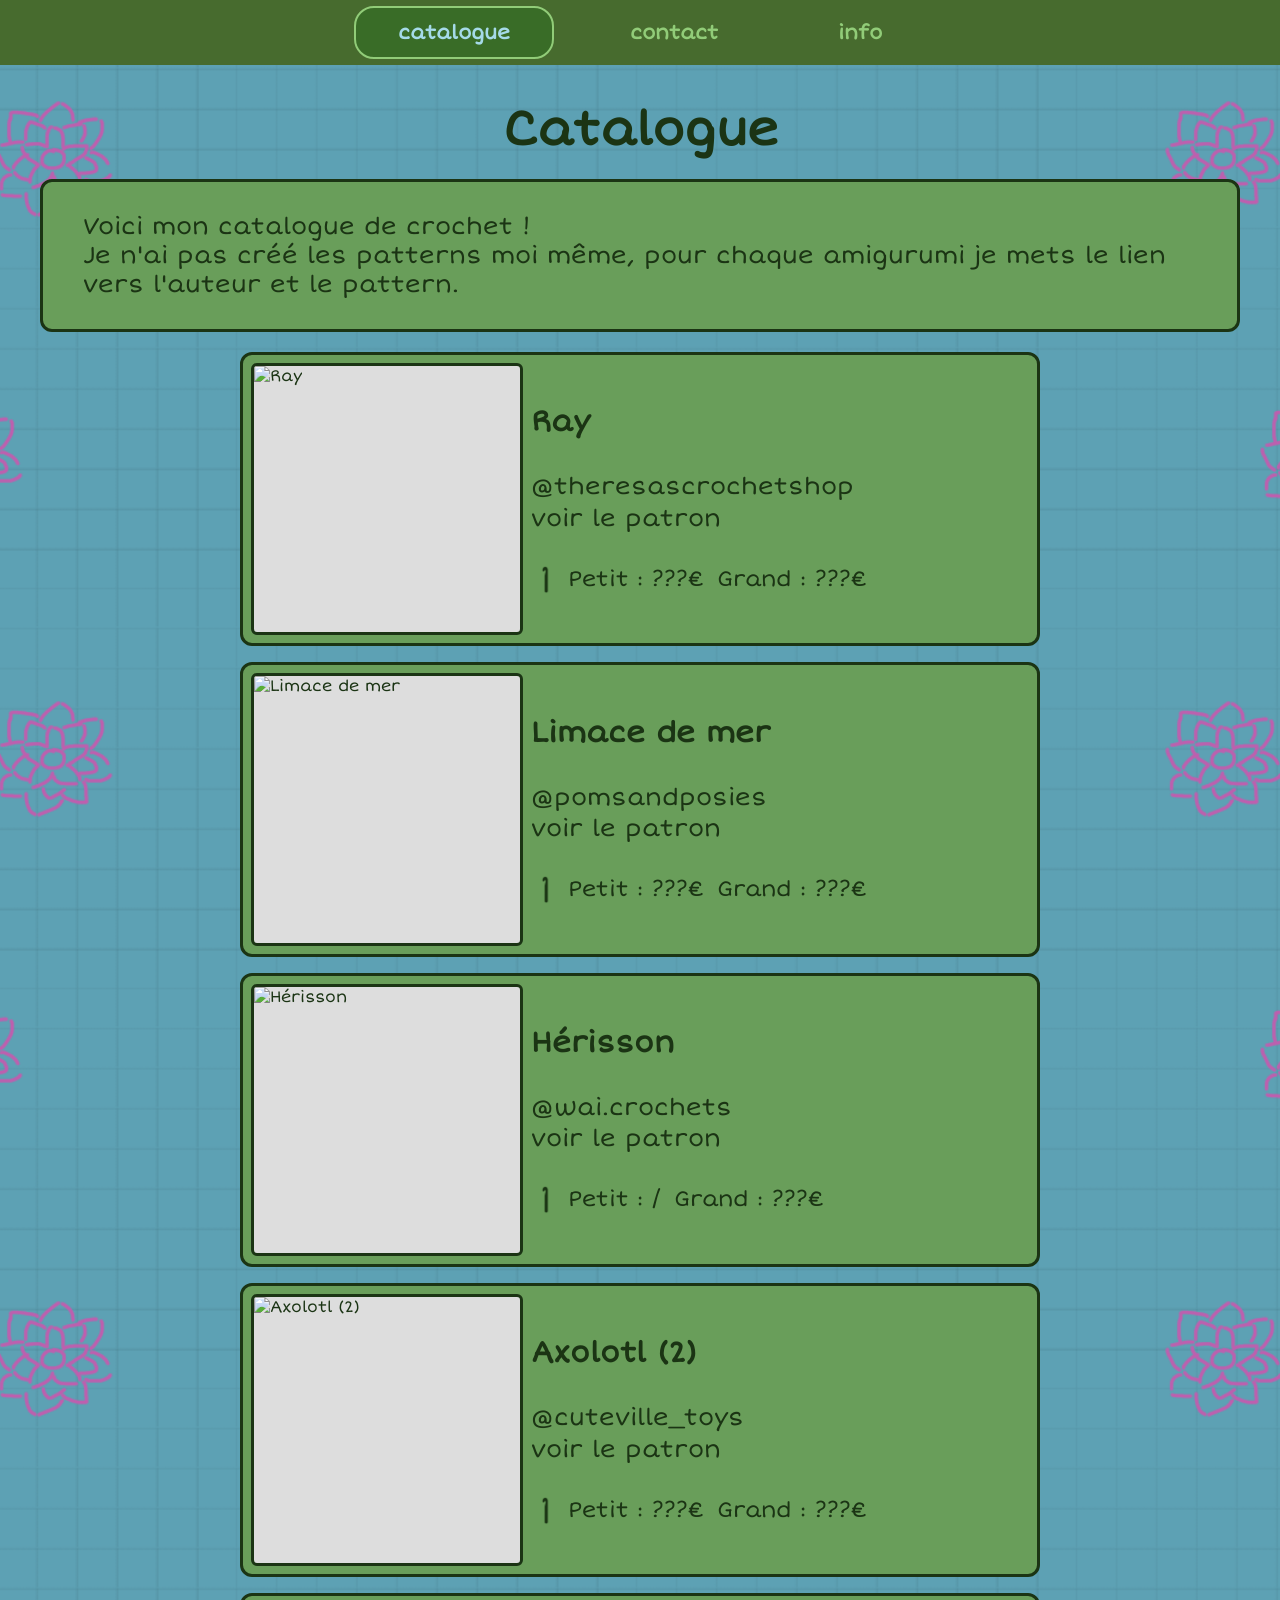
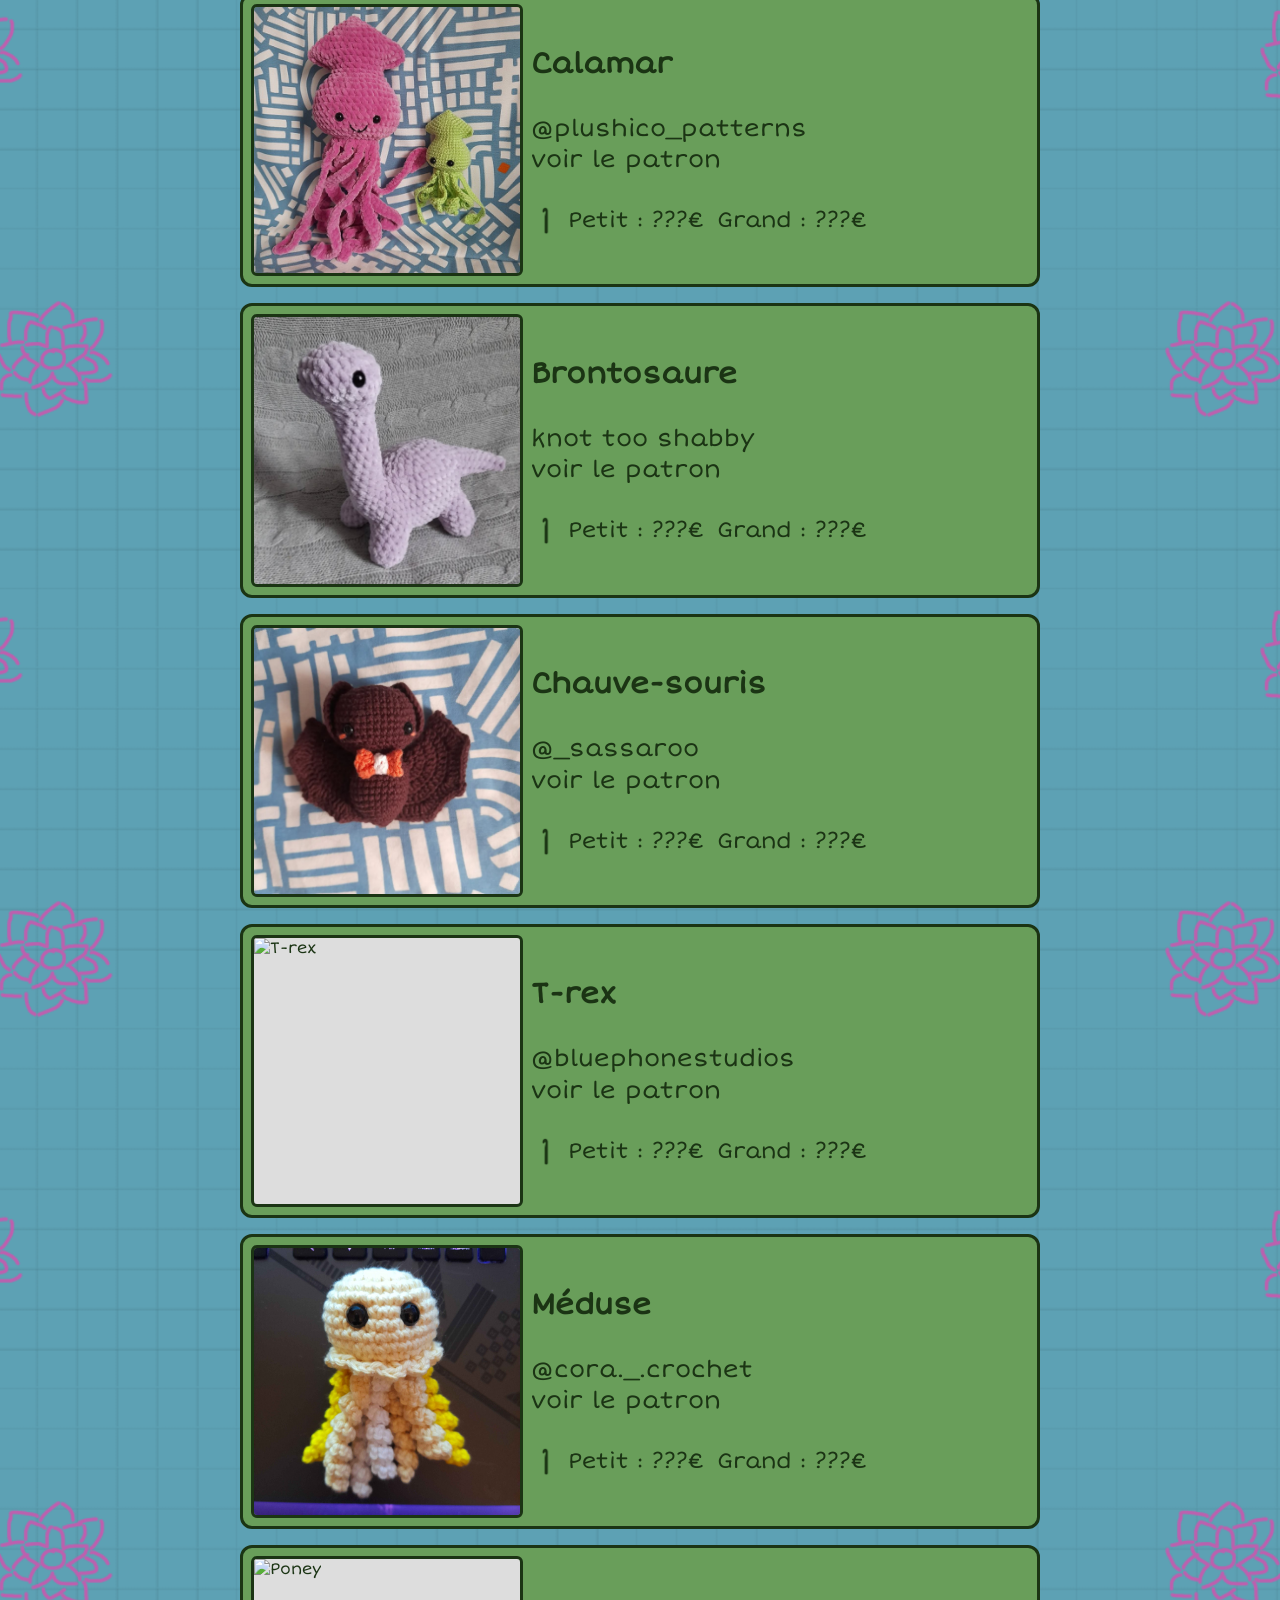
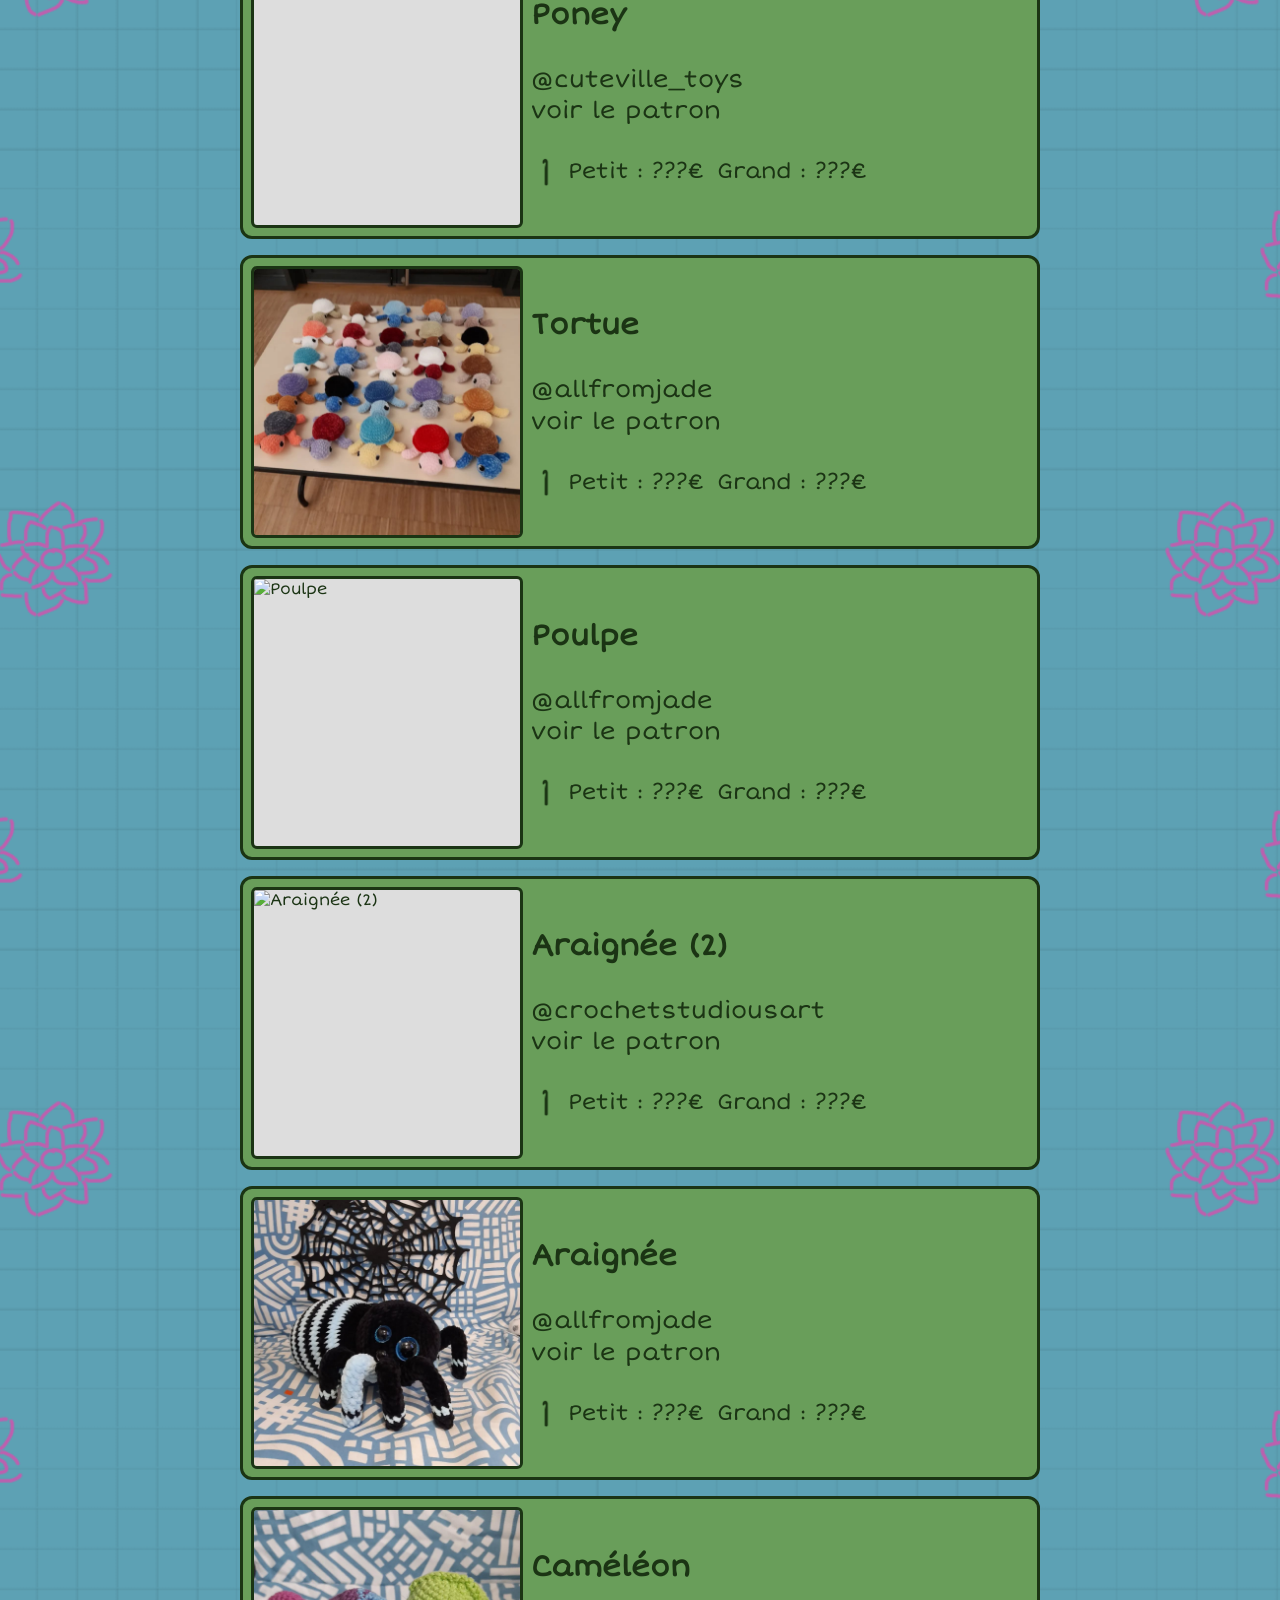
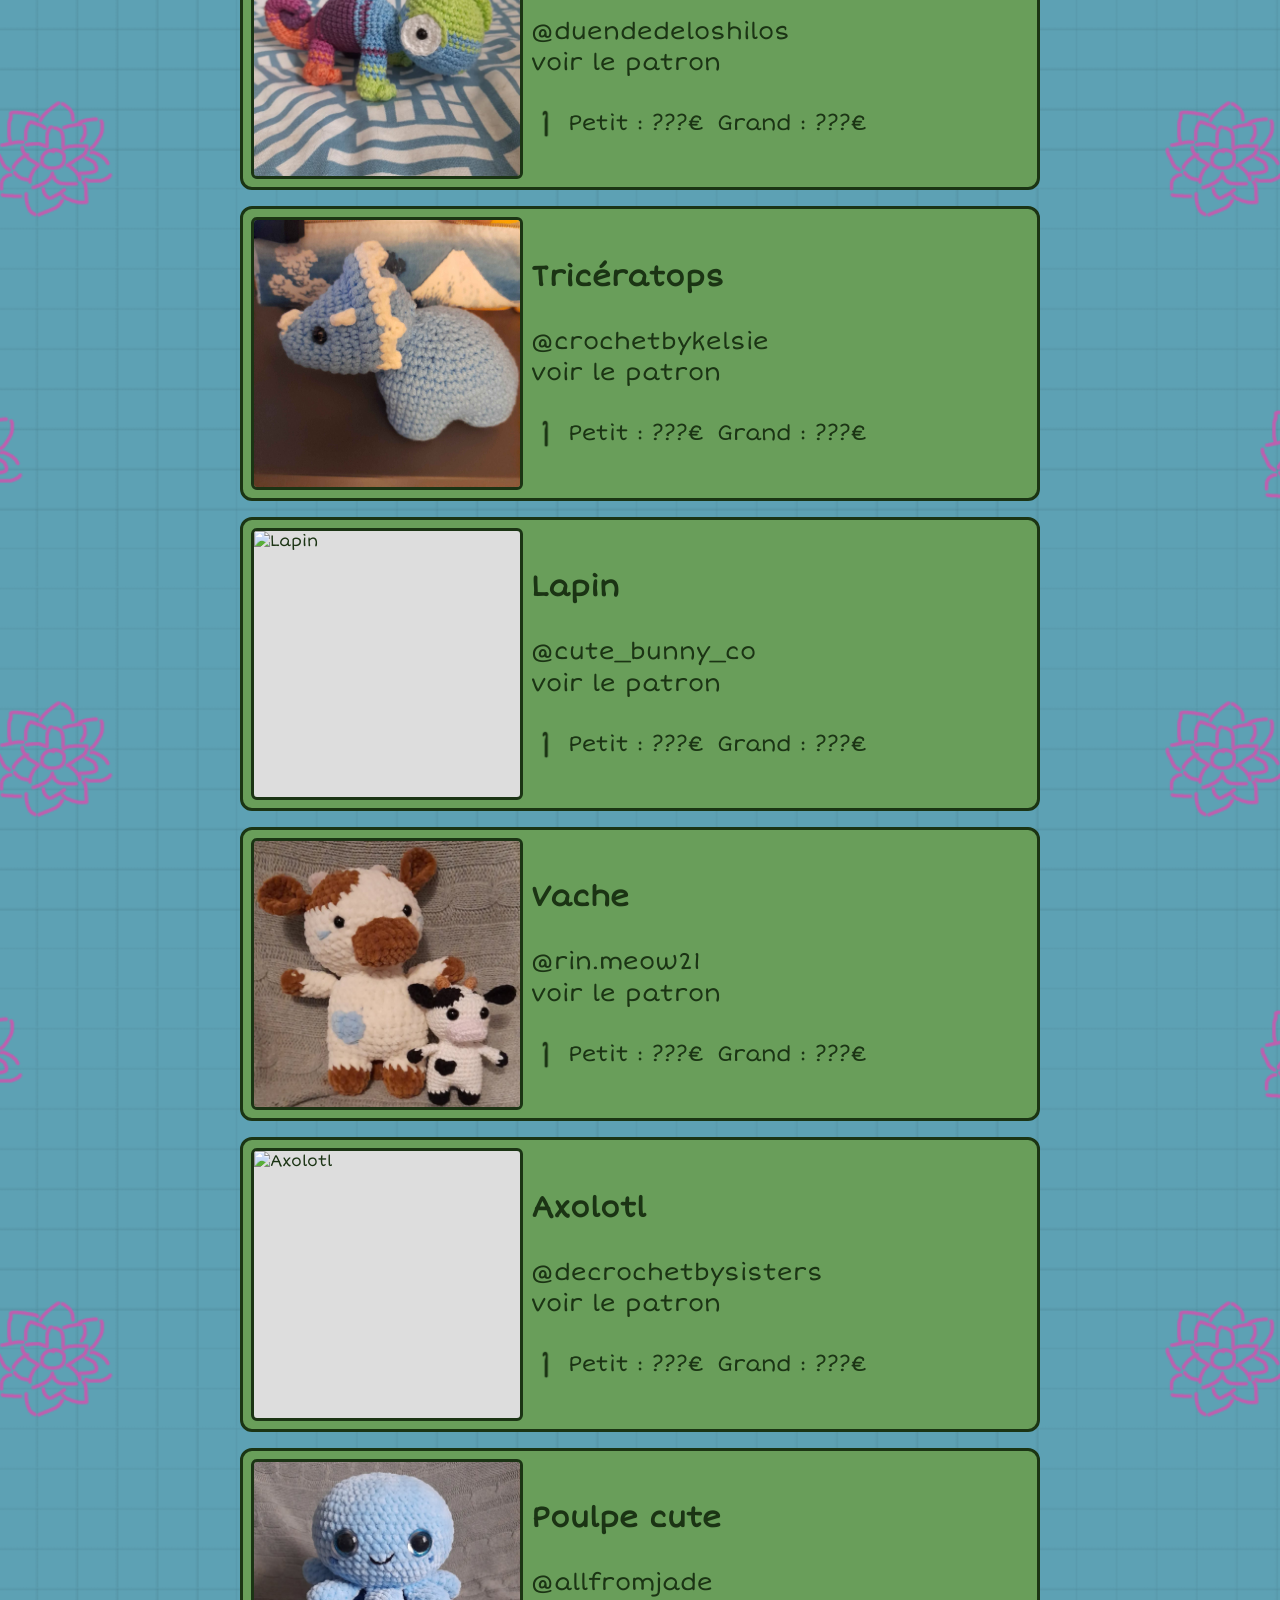
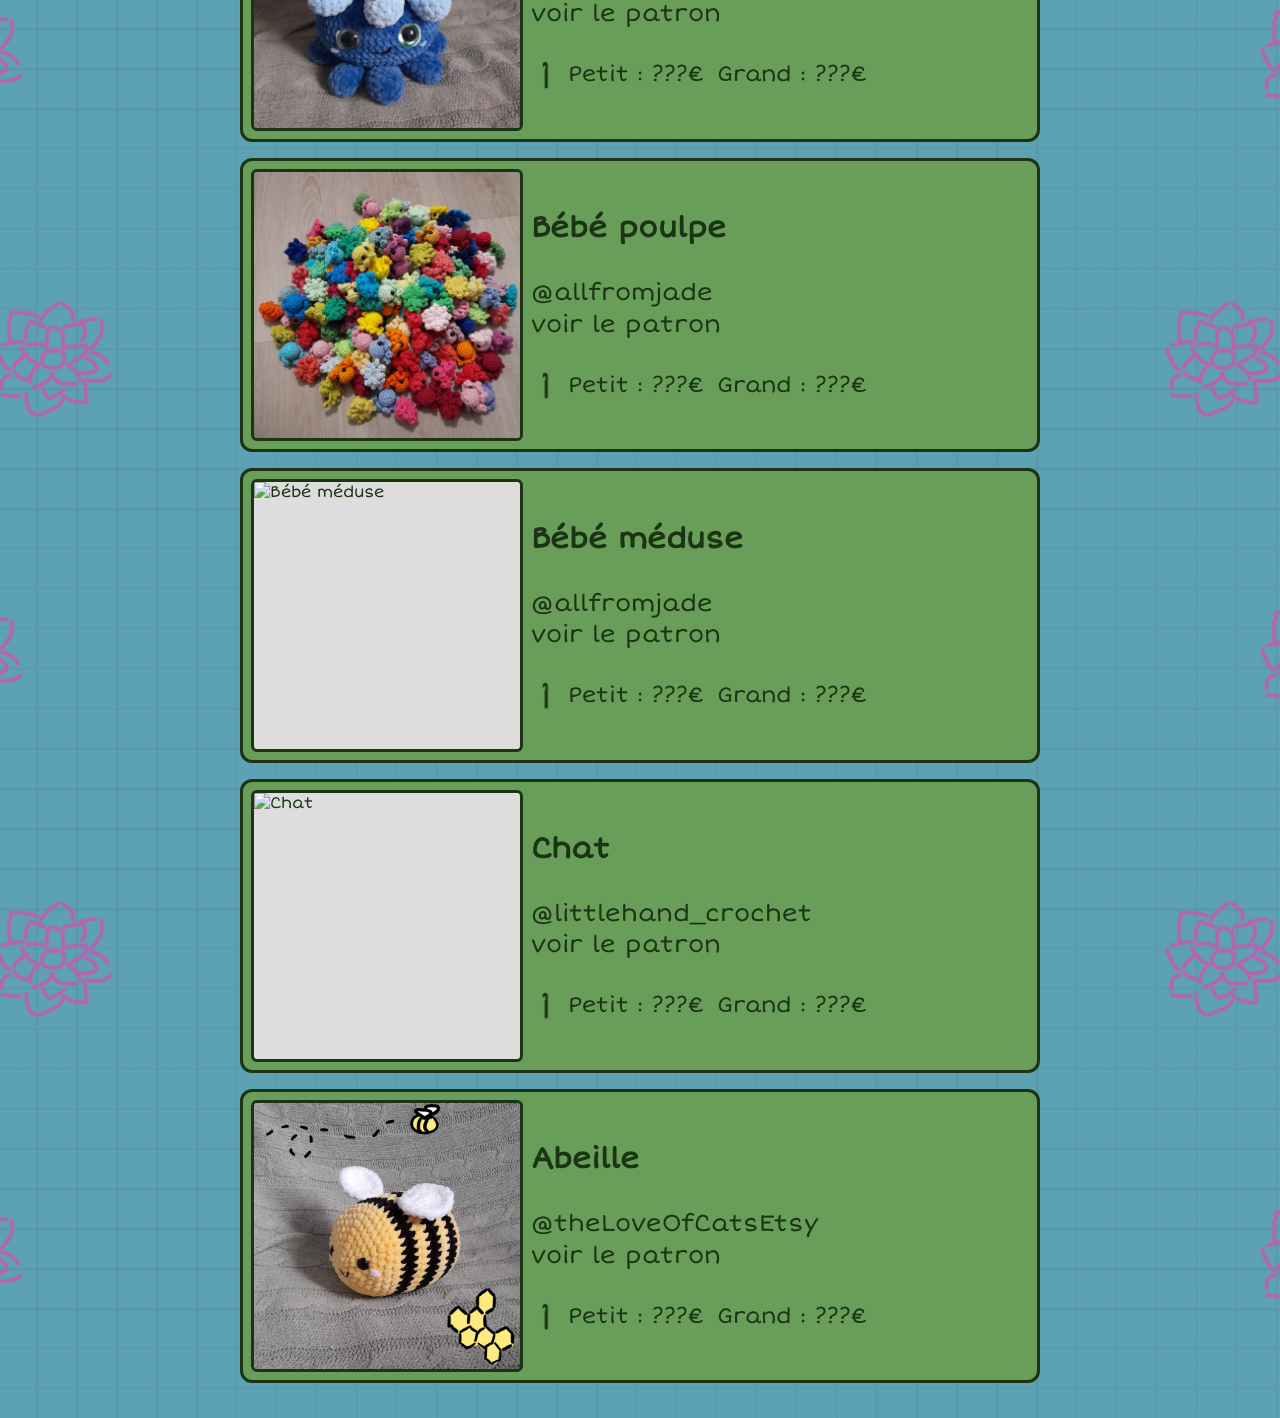
==== commit 8e17f4ff: "huge rework" ====
--- a/index.html
+++ b/index.html
@@ -2,504 +2,88 @@
 <html lang="fr">
 <head>
     <link rel="stylesheet" href="style.css"/>
-	<link rel="icon" href="images/yarn-icon.png">
+    <link rel="icon" href="images/yarn-icon.png">
     <meta charset="UTF-8">
     <meta name="viewport" content="width=device-width, initial-scale=1.0, minimum-scale=1.0">
-    <title>Crochet Portfolio</title>
-    <link href="https://fonts.googleapis.com/css2?family=Bubblegum+Sans&display=swap" rel="stylesheet">
+    <title>Crochet catalogue</title>
+    <link href="https://fonts.googleapis.com/css2?family=Short+Stack&display=swap" rel="stylesheet">
 </head>
 <body>
     <nav>
         <ul>
-            <li><a href="index.html">portfolio</a></li>
+            <li><a href="index.html" class="active">catalogue</a></li>
             <li><a href="contact.html">contact</a></li>
             <li><a href="info.html">info</a></li>
         </ul>
     </nav>
-        <h1>Crochet Portfolio</h1>
+    <div class="page-wrapper">
+        <h1>Catalogue</h1>
         <div class="flexible-box">
-            Voici mon portfolio de crochet !
-            <br>
-            Je n'ai pas créé les patterns moi même, pour chaque amigurumi je mets le lien vers l'auteur et le pattern.
-            <br>
-            Les temps sont des estimations, à 15 min prêt environ.
+            <div style="display: inline-block; text-align: left;">
+                Voici mon catalogue de crochet !
+                <br>
+                Je n'ai pas créé les patterns moi même, pour chaque amigurumi je mets le lien vers l'auteur et le pattern.
+                <br>
+            </div>
         </div>
-        <!-- Les photos sont des placeholders, et j'ai rangé complètement au pif -->
-        <div class="row">
-            <!-- AXOLOTL -->
-            <svg width="650" height="300">
-                <rect width="650" height="300" rx="25" ry="25"/>
-                <image href="images/axolotl.png" x="25" y="25" width="250" height="250" fill="white" stroke="black" stroke-width="1"/>
-                <text x="300" y="60" font-size="32" fill="black">Axolotl</text>
-                <image href="images/hourglass-icon.png" x="500" y="25" width="50" height="50" fill="white" stroke="black" stroke-width="1"/>
-                <text x="550" y="60" font-size="32" fill="black">3h</text>
-                <a href="https://www.instagram.com/decrochetbysisters/" target="_blank">
-                    <text x="300" y="125" font-size="24" fill="black">@decrochetbysisters</text>
-                </a>
-                <a href="https://www.etsy.com/fr/listing/1615197603/modele-au-crochet-axolotl-guide-facile" target="_blank">
-                    <text x="300" y="170" font-size="24" fill="black">voir le patron</text>
-                </a>
-                <image href="images/hook-icon.png" x="300" y="220" width="30" height="30" fill="white" stroke="black" stroke-width="1"/>
-                <text x="340" y="245" font-size="24" fill="black">Petit : ???€</text>
-                <image href="images/hook-icon.png" x="470" y="210" width="50" height="50" fill="white" stroke="black" stroke-width="1"/>
-                <text x="520" y="245" font-size="24" fill="black">Grand : ???€</text>
-            </svg>
-            <!-- BAT -->
-            <svg width="650" height="300">
-                <rect width="650" height="300" rx="25" ry="25"/>
-                <image href="images/bat.png" x="25" y="25" width="250" height="250" fill="white" stroke="black" stroke-width="1"/>
-                <text x="300" y="60" font-size="32" fill="black">Chauve-souris</text>
-                <image href="images/hourglass-icon.png" x="500" y="25" width="50" height="50" fill="white" stroke="black" stroke-width="1"/>
-                <text x="550" y="60" font-size="32" fill="black">???</text>
-                <a href="https://www.instagram.com/_sassaroo/" target="_blank">
-                    <text x="300" y="125" font-size="24" fill="black">@_sassaroo</text>
-                </a>
-                <a href="https://www.etsy.com/fr/listing/733732024/modele-chauve-souris-au-crochet-modele" target="_blank">
-                    <text x="300" y="170" font-size="24" fill="black">voir le patron</text>
-                </a>
-                <image href="images/hook-icon.png" x="300" y="220" width="30" height="30" fill="white" stroke="black" stroke-width="1"/>
-                <text x="340" y="245" font-size="24" fill="black">Petit : ???€</text>
-                <image href="images/hook-icon.png" x="470" y="210" width="50" height="50" fill="white" stroke="black" stroke-width="1"/>
-                <text x="520" y="245" font-size="24" fill="black">Grand : ???€</text>
-            </svg>
-        </div>
-        
-        <!-- Row 2 -->
-        <div class="row">
-            <!-- TREX -->
-            <svg width="650" height="300">
-                <rect width="650" height="300" rx="25" ry="25"/>
-                <image href="images/Trex.png" x="25" y="25" width="250" height="250" fill="white" stroke="black" stroke-width="1"/>
-                <text x="300" y="60" font-size="32" fill="black">T-rex</text>
-                <image href="images/hourglass-icon.png" x="500" y="25" width="50" height="50" fill="white" stroke="black" stroke-width="1"/>
-                <text x="550" y="60" font-size="32" fill="black">4h20</text>
-                <a href="https://www.instagram.com/bluephonestudios/" target="_blank">
-                    <text x="300" y="125" font-size="24" fill="black">@bluephonestudios</text>
-                </a>
-                <a href="https://www.etsy.com/fr/listing/126495488/modele-au-crochet-timothee-le-t-rex" target="_blank">
-                    <text x="300" y="170" font-size="24" fill="black">voir le patron</text>
-                </a>
-                <image href="images/hook-icon.png" x="300" y="220" width="30" height="30" fill="white" stroke="black" stroke-width="1"/>
-                <text x="340" y="245" font-size="24" fill="black">Petit : ???€</text>
-                <image href="images/hook-icon.png" x="470" y="210" width="50" height="50" fill="white" stroke="black" stroke-width="1"/>
-                <text x="520" y="245" font-size="24" fill="black">Grand : ???€</text>
-            </svg>
-            <!-- BUNNY -->
-            <svg width="650" height="300">
-                <rect width="650" height="300" rx="25" ry="25"/>
-                <image href="images/bunny.png" x="25" y="25" width="250" height="250" fill="white" stroke="black" stroke-width="1"/>
-                <text x="300" y="60" font-size="32" fill="black">Lapin</text>
-                <image href="images/hourglass-icon.png" x="500" y="25" width="50" height="50" fill="white" stroke="black" stroke-width="1"/>
-                <text x="550" y="60" font-size="32" fill="black">???</text>
-                <a href="https://www.instagram.com/cute_bunny_co/" target="_blank">
-                    <text x="300" y="125" font-size="24" fill="black">@cute_bunny_co</text>
-                </a>
-                <a href="https://www.etsy.com/fr/listing/4357478537/patron-au-crochet-floppy-bunny-peluche" target="_blank">
-                    <text x="300" y="170" font-size="24" fill="black">voir le patron</text>
-                </a>
-                <image href="images/hook-icon.png" x="300" y="220" width="30" height="30" fill="white" stroke="black" stroke-width="1"/>
-                <text x="340" y="245" font-size="24" fill="black">Petit : ???€</text>
-                <image href="images/hook-icon.png" x="470" y="210" width="50" height="50" fill="white" stroke="black" stroke-width="1"/>
-                <text x="520" y="245" font-size="24" fill="black">Grand : ???€</text>
-            </svg>
-        </div>
-        
-        <!-- Row 3 -->
-        <div class="row">
-            <!-- COW -->
-            <svg width="650" height="300">
-                <rect width="650" height="300" rx="25" ry="25"/>
-                <image href="images/cow.png" x="25" y="25" width="250" height="250" fill="white" stroke="black" stroke-width="1"/>
-                <text x="300" y="60" font-size="32" fill="black">Vache</text>
-                <image href="images/hourglass-icon.png" x="500" y="25" width="50" height="50" fill="white" stroke="black" stroke-width="1"/>
-                <text x="550" y="60" font-size="32" fill="black">3h40</text>
-                <a href="https://www.instagram.com/rin.meow21/" target="_blank">
-                    <text x="300" y="125" font-size="24" fill="black">@rin.meow21</text>
-                </a>
-                <a href="https://www.etsy.com/fr/listing/1052461006/modele-au-crochet-2-en-1-vache-laitiere" target="_blank">
-                    <text x="300" y="170" font-size="24" fill="black">voir le patron</text>
-                </a>
-                <image href="images/hook-icon.png" x="300" y="220" width="30" height="30" fill="white" stroke="black" stroke-width="1"/>
-                <text x="340" y="245" font-size="24" fill="black">Petit : ???€</text>
-                <image href="images/hook-icon.png" x="470" y="210" width="50" height="50" fill="white" stroke="black" stroke-width="1"/>
-                <text x="520" y="245" font-size="24" fill="black">Grand : ???€</text>
-            </svg>
-            <!-- SQUID -->
-            <svg width="650" height="300">
-                <rect width="650" height="300" rx="25" ry="25"/>
-                <image href="images/squid.png" x="25" y="25" width="250" height="250" fill="white" stroke="black" stroke-width="1"/>
-                <text x="300" y="60" font-size="32" fill="black">Calamar</text>
-                <image href="images/hourglass-icon.png" x="500" y="25" width="50" height="50" fill="white" stroke="black" stroke-width="1"/>
-                <text x="550" y="60" font-size="32" fill="black">2h</text>
-                <a href="https://www.instagram.com/plushico_patterns/" target="_blank">
-                    <text x="300" y="125" font-size="24" fill="black">@plushico_patterns</text>
-                </a>
-                <a href="https://www.etsy.com/fr/listing/1669123092/patron-du-calamar-en-crochet-pas-de" target="_blank">
-                    <text x="300" y="170" font-size="24" fill="black">voir le patron</text>
-                </a>
-                <image href="images/hook-icon.png" x="300" y="220" width="30" height="30" fill="white" stroke="black" stroke-width="1"/>
-                <text x="340" y="245" font-size="24" fill="black">Petit : ???€</text>
-                <image href="images/hook-icon.png" x="470" y="210" width="50" height="50" fill="white" stroke="black" stroke-width="1"/>
-                <text x="520" y="245" font-size="24" fill="black">Grand : ???€</text>
-            </svg>
-        </div>
-        
-        <!-- Row 4 -->
-        <div class="row">
-            <!-- BRONTOSAURUS -->
-            <svg width="650" height="300">
-                <rect width="650" height="300" rx="25" ry="25"/>
-                <image href="images/brontosaurus.png" x="25" y="25" width="250" height="250" fill="white" stroke="black" stroke-width="1"/>
-                <text x="300" y="60" font-size="32" fill="black">Brontosaure</text>
-                <image href="images/hourglass-icon.png" x="500" y="25" width="50" height="50" fill="white" stroke="black" stroke-width="1"/>
-                <text x="550" y="60" font-size="32" fill="black">2h30</text>
-                <a href="https://www.etsy.com/shop/knottooshabbycrochet" target="_blank">
-                    <text x="300" y="125" font-size="24" fill="black">knot too shabby</text>
-                </a>
-                <a href="https://www.etsy.com/fr/listing/523196760/patron-patron-amigurumi-sans-couture" target="_blank">
-                    <text x="300" y="170" font-size="24" fill="black">voir le patron</text>
-                </a>
-                <image href="images/hook-icon.png" x="300" y="220" width="30" height="30" fill="white" stroke="black" stroke-width="1"/>
-                <text x="340" y="245" font-size="24" fill="black">Petit : ???€</text>
-                <image href="images/hook-icon.png" x="470" y="210" width="50" height="50" fill="white" stroke="black" stroke-width="1"/>
-                <text x="520" y="245" font-size="24" fill="black">Grand : ???€</text>
-            </svg>
-            <!-- SPIDER -->
-            <svg width="650" height="300">
-                <rect width="650" height="300" rx="25" ry="25"/>
-                <image href="images/spider.png" x="25" y="25" width="250" height="250" fill="white" stroke="black" stroke-width="1"/>
-                <text x="300" y="60" font-size="32" fill="black">Araignée</text>
-                <image href="images/hourglass-icon.png" x="500" y="25" width="50" height="50" fill="white" stroke="black" stroke-width="1"/>
-                <text x="550" y="60" font-size="32" fill="black">???</text>
-                <a href="https://www.instagram.com/allfromjade/" target="_blank">
-                    <text x="300" y="125" font-size="24" fill="black">@allfromjade</text>
-                </a>
-                <a href="https://www.etsy.com/fr/listing/1309180777/crochet-patterns-the-spider-family" target="_blank">
-                    <text x="300" y="170" font-size="24" fill="black">voir le patron</text>
-                </a>
-                <image href="images/hook-icon.png" x="300" y="220" width="30" height="30" fill="white" stroke="black" stroke-width="1"/>
-                <text x="340" y="245" font-size="24" fill="black">Petit : ???€</text>
-                <image href="images/hook-icon.png" x="470" y="210" width="50" height="50" fill="white" stroke="black" stroke-width="1"/>
-                <text x="520" y="245" font-size="24" fill="black">Grand : ???€</text>
-            </svg>
-        </div>
-
-        <!-- Row 5 -->
-        <div class="row">
-            <!-- JELLYFISH -->
-            <svg width="650" height="300">
-                <rect width="650" height="300" rx="25" ry="25"/>
-                <image href="images/jellyfish.png" x="25" y="25" width="250" height="250" fill="white" stroke="black" stroke-width="1"/>
-                <text x="300" y="60" font-size="32" fill="black">Méduse</text>
-                <image href="images/hourglass-icon.png" x="500" y="25" width="50" height="50" fill="white" stroke="black" stroke-width="1"/>
-                <text x="550" y="60" font-size="32" fill="black">1h15</text>
-                <a href="https://www.instagram.com/cora._.crochet" target="_blank">
-                    <text x="300" y="125" font-size="24" fill="black">@cora._.crochet</text>
-                </a>
-                <a href="https://www.instagram.com/p/CS2jg0unpPV/?utm_source=ig_web_copy_link&igsh=MzRlODBiNWFlZA==" target="_blank">
-                    <text x="300" y="170" font-size="24" fill="black">voir le patron</text>
-                </a>
-                <image href="images/hook-icon.png" x="300" y="220" width="30" height="30" fill="white" stroke="black" stroke-width="1"/>
-                <text x="340" y="245" font-size="24" fill="black">Petit : ???€</text>
-                <image href="images/hook-icon.png" x="470" y="210" width="50" height="50" fill="white" stroke="black" stroke-width="1"/>
-                <text x="520" y="245" font-size="24" fill="black">Grand : ???€</text>
-            </svg>
-            <!-- TURTLE -->
-            <svg width="650" height="300">
-                <rect width="650" height="300" rx="25" ry="25"/>
-                <image href="images/turtles.png" x="25" y="25" width="250" height="250" fill="white" stroke="black" stroke-width="1"/>
-                <text x="300" y="60" font-size="32" fill="black">Tortue</text>
-                <image href="images/hourglass-icon.png" x="500" y="25" width="50" height="50" fill="white" stroke="black" stroke-width="1"/>
-                <text x="550" y="60" font-size="32" fill="black">???</text>
-                <a href="https://www.instagram.com/allfromjade/" target="_blank">
-                    <text x="300" y="125" font-size="24" fill="black">@allfromjade</text>
-                </a>
-                <a href="https://www.etsy.com/fr/listing/1309180777/crochet-patterns-the-spider-family" target="_blank">
-                    <text x="300" y="170" font-size="24" fill="black">voir le patron</text>
-                </a>
-                <image href="images/hook-icon.png" x="300" y="220" width="30" height="30" fill="white" stroke="black" stroke-width="1"/>
-                <text x="340" y="245" font-size="24" fill="black">Petit : ???€</text>
-                <image href="images/hook-icon.png" x="470" y="210" width="50" height="50" fill="white" stroke="black" stroke-width="1"/>
-                <text x="520" y="245" font-size="24" fill="black">Grand : ???€</text>
-            </svg>
-        </div>
-
-        <!-- Row 6 -->
-        <div class="row">
-            <!-- TRICERATOPS -->
-            <svg width="650" height="300">
-                <rect width="650" height="300" rx="25" ry="25"/>
-                <image href="images/triceratops.png" x="25" y="25" width="250" height="250" fill="white" stroke="black" stroke-width="1"/>
-                <text x="300" y="60" font-size="32" fill="black">Tricératops</text>
-                <image href="images/hourglass-icon.png" x="500" y="25" width="50" height="50" fill="white" stroke="black" stroke-width="1"/>
-                <text x="550" y="60" font-size="32" fill="black">3h30</text>
-                <a href="https://www.instagram.com/crochetbykelsie/" target="_blank">
-                    <text x="300" y="125" font-size="24" fill="black">@crochetbykelsie</text>
-                </a>
-                <a href="https://www.etsy.com/fr/listing/1777081022/patron-triceratops-modele-dinosaure" target="_blank">
-                    <text x="300" y="170" font-size="24" fill="black">voir le patron</text>
-                </a>
-                <image href="images/hook-icon.png" x="300" y="220" width="30" height="30" fill="white" stroke="black" stroke-width="1"/>
-                <text x="340" y="245" font-size="24" fill="black">Petit : ???€</text>
-                <image href="images/hook-icon.png" x="470" y="210" width="50" height="50" fill="white" stroke="black" stroke-width="1"/>
-                <text x="520" y="245" font-size="24" fill="black">Grand : ???€</text>
-            </svg>
-            <!-- CAT -->
-            <svg width="650" height="300">
-                <rect width="650" height="300" rx="25" ry="25"/>
-                <image href="images/cat.png" x="25" y="25" width="250" height="250" fill="white" stroke="black" stroke-width="1"/>
-                <text x="300" y="60" font-size="32" fill="black">Chat</text>
-                <image href="images/hourglass-icon.png" x="500" y="25" width="50" height="50" fill="white" stroke="black" stroke-width="1"/>
-                <text x="550" y="60" font-size="32" fill="black">???</text>
-                <a href="https://www.instagram.com/littlehand_crochet/" target="_blank">
-                    <text x="300" y="125" font-size="24" fill="black">@littlehand_crochet</text>
-                </a>
-                <a href="https://littlehandcrochet.com/collections/cat-kingdom" target="_blank">
-                    <text x="300" y="170" font-size="24" fill="black">voir le patron</text>
-                </a>
-                <image href="images/hook-icon.png" x="300" y="220" width="30" height="30" fill="white" stroke="black" stroke-width="1"/>
-                <text x="340" y="245" font-size="24" fill="black">Petit : ???€</text>
-                <image href="images/hook-icon.png" x="470" y="210" width="50" height="50" fill="white" stroke="black" stroke-width="1"/>
-                <text x="520" y="245" font-size="24" fill="black">Grand : ???€</text>
-            </svg>
-        </div>
-
-        <!-- Row 7 -->
-        <div class="row">
-            <!-- HEDGEHOG -->
-            <svg width="650" height="300">
-                <rect width="650" height="300" rx="25" ry="25"/>
-                <image href="images/hedghog.png" x="25" y="25" width="250" height="250" fill="white" stroke="black" stroke-width="1"/>
-                <text x="300" y="60" font-size="32" fill="black">Hérisson</text>
-                <image href="images/hourglass-icon.png" x="500" y="25" width="50" height="50" fill="white" stroke="black" stroke-width="1"/>
-                <text x="550" y="60" font-size="32" fill="black">1h40</text>
-                <a href="https://www.instagram.com/waicrochets/" target="_blank">
-                    <text x="300" y="125" font-size="24" fill="black">@wai.crochets</text>
-                </a>
-                <a href="https://ko-fi.com/s/d2c1a2ac8a" target="_blank">
-                    <text x="300" y="170" font-size="24" fill="black">voir le patron</text>
-                </a>
-                <image href="images/hook-icon.png" x="300" y="220" width="30" height="30" fill="white" stroke="black" stroke-width="1"/>
-                <text x="340" y="245" font-size="24" fill="black">/</text>
-                <image href="images/hook-icon.png" x="470" y="210" width="50" height="50" fill="white" stroke="black" stroke-width="1"/>
-                <text x="520" y="245" font-size="24" fill="black">Grand : ???€</text>
-            </svg>
-            <!-- STINGRAY -->
-            <svg width="650" height="300">
-                <rect width="650" height="300" rx="25" ry="25"/>
-                <image href="images/stingray.png" x="25" y="25" width="250" height="250" fill="white" stroke="black" stroke-width="1"/>
-                <text x="300" y="60" font-size="32" fill="black">Ray</text>
-                <image href="images/hourglass-icon.png" x="500" y="25" width="50" height="50" fill="white" stroke="black" stroke-width="1"/>
-                <text x="550" y="60" font-size="32" fill="black">45min</text>
-                <a href="https://www.instagram.com/theresascrochetshop" target="_blank">
-                    <text x="300" y="125" font-size="24" fill="black">@theresascrochetshop</text>
-                </a>
-                <a href="https://youtu.be/0FyWso2WaMI?si=73kDRPiSIWpZw4YK" target="_blank">
-                    <text x="300" y="170" font-size="24" fill="black">voir le patron</text>
-                </a>
-                <image href="images/hook-icon.png" x="300" y="220" width="30" height="30" fill="white" stroke="black" stroke-width="1"/>
-                <text x="340" y="245" font-size="24" fill="black">Petit : ???€</text>
-                <image href="images/hook-icon.png" x="470" y="210" width="50" height="50" fill="white" stroke="black" stroke-width="1"/>
-                <text x="520" y="245" font-size="24" fill="black">Grand : ???€</text>
-            </svg>
-        </div>
-
-        <!-- Row 8 -->
-        <div class="row">
-            <!-- CHAMELEON -->
-            <svg width="650" height="300">
-                <rect width="650" height="300" rx="25" ry="25"/>
-                <image href="images/chameleon.png" x="25" y="25" width="250" height="250" fill="white" stroke="black" stroke-width="1"/>
-                <text x="300" y="60" font-size="32" fill="black">Caméléon</text>
-                <image href="images/hourglass-icon.png" x="500" y="25" width="50" height="50" fill="white" stroke="black" stroke-width="1"/>
-                <text x="550" y="60" font-size="32" fill="black">???</text>
-                <a href="https://www.instagram.com/duendedeloshilos/" target="_blank">
-                    <text x="300" y="125" font-size="24" fill="black">@duendedeloshilos</text>
-                </a>
-                <a href="https://duendedeloshilos.es/producto/patron-camaleon-amigurumi/" target="_blank">
-                    <text x="300" y="170" font-size="24" fill="black">voir le patron</text>
-                </a>
-                <image href="images/hook-icon.png" x="300" y="220" width="30" height="30" fill="white" stroke="black" stroke-width="1"/>
-                <text x="340" y="245" font-size="24" fill="black">Petit : ???€</text>
-                <image href="images/hook-icon.png" x="470" y="210" width="50" height="50" fill="white" stroke="black" stroke-width="1"/>
-                <text x="520" y="245" font-size="24" fill="black">Grand : ???€</text>
-            </svg>
-            <!-- BEE -->
-            <svg width="650" height="300">
-                <rect width="650" height="300" rx="25" ry="25"/>
-                <image href="images/bee.png" x="25" y="25" width="250" height="250" fill="white" stroke="black" stroke-width="1"/>
-                <text x="300" y="60" font-size="32" fill="black">Abeille</text>
-                <image href="images/hourglass-icon.png" x="500" y="25" width="50" height="50" fill="white" stroke="black" stroke-width="1"/>
-                <text x="550" y="60" font-size="32" fill="black">???</text>
-                <a href="https://www.instagram.com/theloveofcatsetsy/" target="_blank">
-                    <text x="300" y="125" font-size="24" fill="black">@theLoveOfCatsEtsy</text>
-                </a>
-                <a href="https://www.etsy.com/fr/listing/954479616/motif-dabeille-au-crochet-numerique" target="_blank">
-                    <text x="300" y="170" font-size="24" fill="black">voir le patron</text>
-                </a>
-                <image href="images/hook-icon.png" x="300" y="220" width="30" height="30" fill="white" stroke="black" stroke-width="1"/>
-                <text x="340" y="245" font-size="24" fill="black">Petit : ???€</text>
-                <image href="images/hook-icon.png" x="470" y="210" width="50" height="50" fill="white" stroke="black" stroke-width="1"/>
-                <text x="520" y="245" font-size="24" fill="black">Grand : ???€</text>
-            </svg>
-        </div>
-
-        <!-- Row 9 -->
-        <div class="row">
-            <!-- OCTOPUS -->
-            <svg width="650" height="300">
-                <rect width="650" height="300" rx="25" ry="25"/>
-                <image href="images/octopus_medium.png" x="25" y="25" width="250" height="250" fill="white" stroke="black" stroke-width="1"/>
-                <text x="300" y="60" font-size="32" fill="black">Poulpe</text>
-                <image href="images/hourglass-icon.png" x="500" y="25" width="50" height="50" fill="white" stroke="black" stroke-width="1"/>
-                <text x="550" y="60" font-size="32" fill="black">1h20</text>
-                <a href="https://www.instagram.com/allfromjade/" target="_blank">
-                    <text x="300" y="125" font-size="24" fill="black">@allfromjade</text>
-                </a>
-                <a href="https://www.etsy.com/fr/listing/1760661079/no-sew-crochet-pattern-paula-the-octopus" target="_blank">
-                    <text x="300" y="170" font-size="24" fill="black">voir le patron</text>
-                </a>
-                <image href="images/hook-icon.png" x="300" y="220" width="30" height="30" fill="white" stroke="black" stroke-width="1"/>
-                <text x="340" y="245" font-size="24" fill="black">Petit : ???€</text>
-                <image href="images/hook-icon.png" x="470" y="210" width="50" height="50" fill="white" stroke="black" stroke-width="1"/>
-                <text x="520" y="245" font-size="24" fill="black">Grand : ???€</text>
-            </svg>
-            <!-- OCTOPUS CUTE -->
-            <svg width="650" height="300">
-                <rect width="650" height="300" rx="25" ry="25"/>
-                <image href="images/octopus_cute.png" x="25" y="25" width="250" height="250" fill="white" stroke="black" stroke-width="1"/>
-                <text x="300" y="60" font-size="32" fill="black">Poulpe cute</text>
-                <image href="images/hourglass-icon.png" x="500" y="25" width="50" height="50" fill="white" stroke="black" stroke-width="1"/>
-                <text x="550" y="60" font-size="32" fill="black">???</text>
-                <a href="https://www.instagram.com/allfromjade/" target="_blank">
-                    <text x="300" y="125" font-size="24" fill="black">@allfromjade</text>
-                </a>
-                <a href="https://www.etsy.com/fr/listing/1572613943/no-sew-crochet-patterns-bundle-pack" target="_blank">
-                    <text x="300" y="170" font-size="24" fill="black">voir le patron</text>
-                </a>
-                <image href="images/hook-icon.png" x="300" y="220" width="30" height="30" fill="white" stroke="black" stroke-width="1"/>
-                <text x="340" y="245" font-size="24" fill="black">Petit : ???€</text>
-                <image href="images/hook-icon.png" x="470" y="210" width="50" height="50" fill="white" stroke="black" stroke-width="1"/>
-                <text x="520" y="245" font-size="24" fill="black">Grand : ???€</text>
-            </svg>
-        </div>
-        
-        <!-- Row 10 -->
-        <div class="row">
-            <!-- BABY OCTOPUS -->
-            <svg width="650" height="300">
-                <rect width="650" height="300" rx="25" ry="25"/>
-                <image href="images/octopus_baby.png" x="25" y="25" width="250" height="250" fill="white" stroke="black" stroke-width="1"/>
-                <text x="300" y="60" font-size="32" fill="black">Bébé poulpe</text>
-                <image href="images/hourglass-icon.png" x="500" y="25" width="50" height="50" fill="white" stroke="black" stroke-width="1"/>
-                <text x="550" y="60" font-size="32" fill="black">25min</text>
-                <a href="https://www.instagram.com/allfromjade/" target="_blank">
-                    <text x="300" y="125" font-size="24" fill="black">@allfromjade</text>
-                </a>
-                <a href="https://youtu.be/04A38l61RZM?si=ScYhm9jYLQAKt0at" target="_blank">
-                    <text x="300" y="170" font-size="24" fill="black">voir le patron</text>
-                </a>
-                <image href="images/hook-icon.png" x="300" y="220" width="30" height="30" fill="white" stroke="black" stroke-width="1"/>
-                <text x="340" y="245" font-size="24" fill="black">Petit : ???€</text>
-                <image href="images/hook-icon.png" x="470" y="210" width="50" height="50" fill="white" stroke="black" stroke-width="1"/>
-                <text x="520" y="245" font-size="24" fill="black">Grand : ???€</text>
-            </svg>
-            <!-- BABY JELLYFISH -->
-            <svg width="650" height="300">
-                <rect width="650" height="300" rx="25" ry="25"/>
-                <image href="images/jellyfish_baby.png" x="25" y="25" width="250" height="250" fill="white" stroke="black" stroke-width="1"/>
-                <text x="300" y="60" font-size="32" fill="black">Bébé méduse</text>
-                <image href="images/hourglass-icon.png" x="500" y="25" width="50" height="50" fill="white" stroke="black" stroke-width="1"/>
-                <text x="550" y="60" font-size="32" fill="black">???</text>
-                <a href="https://www.instagram.com/allfromjade/" target="_blank">
-                    <text x="300" y="125" font-size="24" fill="black">@allfromjade</text>
-                </a>
-                <a href="https://youtu.be/oOvuxXzPyzg?si=jTVe7PA3tttBU-dG" target="_blank">
-                    <text x="300" y="170" font-size="24" fill="black">voir le patron</text>
-                </a>
-                <image href="images/hook-icon.png" x="300" y="220" width="30" height="30" fill="white" stroke="black" stroke-width="1"/>
-                <text x="340" y="245" font-size="24" fill="black">Petit : ???€</text>
-                <image href="images/hook-icon.png" x="470" y="210" width="50" height="50" fill="white" stroke="black" stroke-width="1"/>
-                <text x="520" y="245" font-size="24" fill="black">Grand : ???€</text>
-            </svg>
-        </div>
-        <!-- Row 11 -->
-        <div class="row">
-            <!-- CATERPILLAR -->
-            <svg width="650" height="300">
-                <rect width="650" height="300" rx="25" ry="25"/>
-                <image href="images/caterpillar.png" x="25" y="25" width="250" height="250" fill="white" stroke="black" stroke-width="1"/>
-                <text x="300" y="60" font-size="32" fill="black">Chenille</text>
-                <image href="images/hourglass-icon.png" x="500" y="25" width="50" height="50" fill="white" stroke="black" stroke-width="1"/>
-                <text x="550" y="60" font-size="32" fill="black">1h40</text>
-                <a href="https://www.instagram.com/allfromjade/" target="_blank">
-                    <text x="300" y="125" font-size="24" fill="black">@allfromjade</text>
-                </a>
-                <a href="https://www.etsy.com/fr/listing/1870406579/crochet-pattern-camille-the-mini" target="_blank">
-                    <text x="300" y="170" font-size="24" fill="black">voir le patron</text>
-                </a>
-                <image href="images/hook-icon.png" x="300" y="220" width="30" height="30" fill="white" stroke="black" stroke-width="1"/>
-                <text x="340" y="245" font-size="24" fill="black">Petit : ???€</text>
-                <image href="images/hook-icon.png" x="470" y="210" width="50" height="50" fill="white" stroke="black" stroke-width="1"/>
-                <text x="520" y="245" font-size="24" fill="black">Grand : ???€</text>
-            </svg>
-            <!-- SEA SLUG -->
-            <svg width="650" height="300">
-                <rect width="650" height="300" rx="25" ry="25"/>
-                <image href="images/seaslug.png" x="25" y="25" width="250" height="250" fill="white" stroke="black" stroke-width="1"/>
-                <text x="300" y="60" font-size="32" fill="black">Limace de mer</text>
-                <image href="images/hourglass-icon.png" x="500" y="25" width="50" height="50" fill="white" stroke="black" stroke-width="1"/>
-                <text x="550" y="60" font-size="32" fill="black">1h45</text><!-- between 1h20 and 2h -->
-                <a href="https://www.instagram.com/pomsandposies/" target="_blank">
-                    <text x="300" y="125" font-size="24" fill="black">@pomsandposies</text>
-                </a>
-                <a href="https://www.etsy.com/fr/listing/1672869150/modele-amigurumi-nudibranche-dorid-motif" target="_blank">
-                    <text x="300" y="170" font-size="24" fill="black">voir le patron</text>
-                </a>
-                <image href="images/hook-icon.png" x="300" y="220" width="30" height="30" fill="white" stroke="black" stroke-width="1"/>
-                <text x="340" y="245" font-size="24" fill="black">Petit : ???€</text>
-                <image href="images/hook-icon.png" x="470" y="210" width="50" height="50" fill="white" stroke="black" stroke-width="1"/>
-                <text x="520" y="245" font-size="24" fill="black">Grand : ???€</text>
-            </svg>
-        </div>
-        <!-- Row 12 -->
-        <div class="row">
-            <!-- PONEY -->
-            <svg width="650" height="300">
-                <rect width="650" height="300" rx="25" ry="25"/>
-                <image href="images/poney.png" x="25" y="25" width="250" height="250" fill="white" stroke="black" stroke-width="1"/>
-                <text x="300" y="60" font-size="32" fill="black">Poney</text>
-                <image href="images/hourglass-icon.png" x="500" y="25" width="50" height="50" fill="white" stroke="black" stroke-width="1"/>
-                <text x="550" y="60" font-size="32" fill="black">2h40</text>
-                <a href="https://www.instagram.com/cuteville_toys/" target="_blank">
-                    <text x="300" y="125" font-size="24" fill="black">@cuteville_toys</text>
-                </a>
-                <a href="https://www.etsy.com/fr/listing/4310934429/lot-de-motifs-au-crochet-petits-poneys" target="_blank">
-                    <text x="300" y="170" font-size="24" fill="black">voir le patron</text>
-                </a>
-                <image href="images/hook-icon.png" x="300" y="220" width="30" height="30" fill="white" stroke="black" stroke-width="1"/>
-                <text x="340" y="245" font-size="24" fill="black">Petit : ???€</text>
-                <image href="images/hook-icon.png" x="470" y="210" width="50" height="50" fill="white" stroke="black" stroke-width="1"/>
-                <text x="520" y="245" font-size="24" fill="black">Grand : ???€</text>
-            </svg>
-            <!-- SPIDER 2 -->
-            <svg width="650" height="300">
-                <rect width="650" height="300" rx="25" ry="25"/>
-                <image href="images/spider_small.png" x="25" y="25" width="250" height="250" fill="white" stroke="black" stroke-width="1"/>
-                <text x="300" y="60" font-size="32" fill="black">Araignée(2)</text>
-                <image href="images/hourglass-icon.png" x="500" y="25" width="50" height="50" fill="white" stroke="black" stroke-width="1"/>
-                <text x="550" y="60" font-size="32" fill="black">3h50</text>
-                <a href="https://www.instagram.com/crochetstudiousart/" target="_blank">
-                    <text x="300" y="125" font-size="24" fill="black">@crochetstudiousart</text>
-                </a>
-                <a href="https://www.etsy.com/fr/listing/4324816052/lot-de-motifs-au-crochet-fruitie-spiders" target="_blank">
-                    <text x="300" y="170" font-size="24" fill="black">voir le patron</text>
-                </a>
-                <image href="images/hook-icon.png" x="300" y="220" width="30" height="30" fill="white" stroke="black" stroke-width="1"/>
-                <text x="340" y="245" font-size="24" fill="black">Petit : ???€</text>
-                <image href="images/hook-icon.png" x="470" y="210" width="50" height="50" fill="white" stroke="black" stroke-width="1"/>
-                <text x="520" y="245" font-size="24" fill="black">Grand : ???€</text>
-            </svg>
-        </div>
+        <div class="grid" id="grid"></div>
+        <script>
+            const articles = [
+                { nom: "Ray",            image: "images/stingray.png",         duree: "45min", username: "@theresascrochetshop",lien_user: "https://www.instagram.com/theresascrochetshop",     lien_patron: "https://youtu.be/0FyWso2WaMI?si=73kDRPiSIWpZw4YK"                                   , petit: "???€", grand: "???€" },
+                { nom: "Limace de mer",  image: "images/seaslug.png",          duree: "1h45",  username: "@pomsandposies",      lien_user: "https://www.instagram.com/pomsandposies/",          lien_patron: "https://www.etsy.com/fr/listing/1672869150/modele-amigurumi-nudibranche-dorid-motif", petit: "???€", grand: "???€" },
+                { nom: "Hérisson",       image: "images/hedghog.png",          duree: "1h40",  username: "@wai.crochets",       lien_user: "https://www.instagram.com/waicrochets/",            lien_patron: "https://ko-fi.com/s/d2c1a2ac8a"                                                     , petit: "/"   , grand: "???€" },
+                { nom: "Axolotl (2)",    image: "images/axolotl2.png",          duree: "2h",    username: "@cuteville_toys",     lien_user: "https://www.instagram.com/cuteville_toys/",         lien_patron: "https://www.etsy.com/fr/listing/4322068334/patron-au-crochet-axolotl-peluche"       , petit: "???€", grand: "???€" },
+                { nom: "Calamar",        image: "images/squid.png",            duree: "2h",    username: "@plushico_patterns",  lien_user: "https://www.instagram.com/plushico_patterns/",      lien_patron: "https://www.etsy.com/fr/listing/1669123092/patron-du-calamar-en-crochet-pas-de"     , petit: "???€", grand: "???€" },
+                { nom: "Brontosaure",    image: "images/brontosaurus.png",     duree: "2h30",  username: "knot too shabby",     lien_user: "https://www.etsy.com/shop/knottooshabbycrochet",    lien_patron: "https://www.etsy.com/fr/listing/523196760/patron-patron-amigurumi-sans-couture"     , petit: "???€", grand: "???€" },
+                { nom: "Chauve-souris",  image: "images/bat.png",              duree: "4h20",  username: "@_sassaroo",          lien_user: "https://www.instagram.com/_sassaroo/",              lien_patron: "https://www.etsy.com/fr/listing/733732024/modele-chauve-souris-au-crochet-modele"   , petit: "???€", grand: "???€" },
+                { nom: "T-rex",          image: "images/Trex.png",             duree: "4h20",  username: "@bluephonestudios",   lien_user: "https://www.instagram.com/bluephonestudios/",       lien_patron: "https://www.etsy.com/fr/listing/126495488/modele-au-crochet-timothee-le-t-rex"      , petit: "???€", grand: "???€" },
+                { nom: "Méduse",         image: "images/jellyfish.png",        duree: "1h15",  username: "@cora._.crochet",     lien_user: "https://www.instagram.com/cora._.crochet",          lien_patron: "https://www.instagram.com/p/CS2jg0unpPV/"                                           , petit: "???€", grand: "???€" },
+                { nom: "Poney",          image: "images/poney.png",            duree: "2h40",  username: "@cuteville_toys",     lien_user: "https://www.instagram.com/cuteville_toys/",         lien_patron: "https://www.etsy.com/fr/listing/4310934429/lot-de-motifs-au-crochet-petits-poneys"  , petit: "???€", grand: "???€" },
+                { nom: "Tortue",         image: "images/turtles.png",          duree: "???",   username: "@allfromjade",        lien_user: "https://www.instagram.com/allfromjade/",            lien_patron: "https://www.etsy.com/fr/listing/1309180777/crochet-patterns-the-spider-family"      , petit: "???€", grand: "???€" },
+                { nom: "Poulpe",         image: "images/octopus_medium.png",   duree: "1h20",  username: "@allfromjade",        lien_user: "https://www.instagram.com/allfromjade/",            lien_patron: "https://www.etsy.com/fr/listing/1760661079/no-sew-crochet-pattern-paula-the-octopus", petit: "???€", grand: "???€" },
+                { nom: "Araignée (2)",   image: "images/spider_small.png",     duree: "3h50",  username: "@crochetstudiousart", lien_user: "https://www.instagram.com/crochetstudiousart/",     lien_patron: "https://www.etsy.com/fr/listing/4324816052/lot-de-motifs-au-crochet-fruitie-spiders", petit: "???€", grand: "???€" },
+                { nom: "Araignée",       image: "images/spider.png",           duree: "???",   username: "@allfromjade",        lien_user: "https://www.instagram.com/allfromjade/",            lien_patron: "https://www.etsy.com/fr/listing/1309180777/crochet-patterns-the-spider-family"      , petit: "???€", grand: "???€" },
+                { nom: "Caméléon",       image: "images/chameleon.png",        duree: "???",   username: "@duendedeloshilos",   lien_user: "https://www.instagram.com/duendedeloshilos/",       lien_patron: "https://duendedeloshilos.es/producto/patron-camaleon-amigurumi/"                    , petit: "???€", grand: "???€" },
+                { nom: "Tricératops",    image: "images/triceratops.png",      duree: "3h30",  username: "@crochetbykelsie",    lien_user: "https://www.instagram.com/crochetbykelsie/",        lien_patron: "https://www.etsy.com/fr/listing/1777081022/patron-triceratops-modele-dinosaure"     , petit: "???€", grand: "???€" },
+                { nom: "Lapin",          image: "images/bunny.png",            duree: "???",   username: "@cute_bunny_co",      lien_user: "https://www.instagram.com/cute_bunny_co/",          lien_patron: "https://www.etsy.com/fr/listing/4357478537/patron-au-crochet-floppy-bunny-peluche"  , petit: "???€", grand: "???€" },
+                { nom: "Vache",          image: "images/cow.png",              duree: "3h40",  username: "@rin.meow21",         lien_user: "https://www.instagram.com/rin.meow21/",             lien_patron: "https://www.etsy.com/fr/listing/1052461006/modele-au-crochet-2-en-1-vache-laitiere" , petit: "???€", grand: "???€" },
+                { nom: "Axolotl",        image: "images/axolotl.png",          duree: "3h",    username: "@decrochetbysisters", lien_user: "https://www.instagram.com/decrochetbysisters/",     lien_patron: "https://www.etsy.com/fr/listing/1615197603/modele-au-crochet-axolotl-guide-facile"  , petit: "???€", grand: "???€" },
+                { nom: "Poulpe cute",    image: "images/octopus_cute.png",     duree: "???",   username: "@allfromjade",        lien_user: "https://www.instagram.com/allfromjade/",            lien_patron: "https://www.etsy.com/fr/listing/1572613943/no-sew-crochet-patterns-bundle-pack"     , petit: "???€", grand: "???€" },
+                { nom: "Bébé poulpe",    image: "images/octopus_baby.png",     duree: "25min", username: "@allfromjade",        lien_user: "https://www.instagram.com/allfromjade/",            lien_patron: "https://youtu.be/04A38l61RZM?si=ScYhm9jYLQAKt0at"                                   , petit: "???€", grand: "???€" },
+                { nom: "Bébé méduse",    image: "images/jellyfish_baby.png",   duree: "???",   username: "@allfromjade",        lien_user: "https://www.instagram.com/allfromjade/",            lien_patron: "https://youtu.be/oOvuxXzPyzg?si=jTVe7PA3tttBU-dG"                                   , petit: "???€", grand: "???€" },
+                { nom: "Chat",           image: "images/cat.png",              duree: "???",   username: "@littlehand_crochet", lien_user: "https://www.instagram.com/littlehand_crochet/",     lien_patron: "https://littlehandcrochet.com/collections/cat-kingdom"                              , petit: "???€", grand: "???€" },
+                { nom: "Abeille",        image: "images/bee.png",              duree: "???",   username: "@theLoveOfCatsEtsy",  lien_user: "https://www.instagram.com/theloveofcatsetsy/",      lien_patron: "https://www.etsy.com/fr/listing/954479616/motif-dabeille-au-crochet-numerique"      , petit: "???€", grand: "???€" }
+                ];
+            const grid = document.getElementById("grid");
+            articles.forEach(a => {
+                grid.innerHTML += `
+                    <div class="card">
+                        <div class="card-image">
+                            <img src="${a.image}" alt="${a.nom}">
+                        </div>
+                        <div class="card-content">
+                            <div class="card-top">
+                                <span class="card-name">${a.nom}</span>
+                            </div>
+                            <div class="card-middle">
+                                <a href="${a.lien_user}" target="_blank">${a.username}</a>
+                                <a href="${a.lien_patron}" target="_blank">voir le patron</a>
+                            </div>
+                            <div class="card-bottom">
+                                <span><img src="images/hook-icon.png" style="height: 1.3em; vertical-align: text-top;"> Petit : ${a.petit}</span>
+                                <span>Grand : ${a.grand}</span>
+                            </div>
+                        </div>
+                    </div>
+                `;
+            });
+        </script>
+        <!-- Add this under the card name if I want to add the duration
+         <span class="card-duration">
+            <img src="images/hourglass-icon.png" style="height: 1.2em; vertical-align: text-top;">${a.duree}
+        </span>
+        -->
+        <script src="doodles.js"></script>
+    </div>
 </body>
 </html>
--- a/style.css
+++ b/style.css
@@ -1,3 +1,17 @@
+:root {
+    --color-primary: rgb(105, 158, 90);
+    --color-highlight: rgb(57, 108, 39);
+    --color-nav: rgb(71, 107, 46);
+    --color-accent: rgb(145, 204, 120);
+    --color-hover: rgb(27, 52, 20);
+    --color-grid-line: rgba(93, 161, 180, 0.75);
+    --color-border: rgb(27, 52, 20);
+    --color-text: rgb(27, 52, 20);
+    --color-background: rgb(93, 161, 180);
+    --color-text-hover: rgb(165, 218, 232);
+    --color-link-hover: rgb(148, 73, 137);
+}
+
 * {
     margin: 0;
     padding: 0;
@@ -11,29 +25,26 @@
     margin: 0;
     padding: 35px;
     padding-top: 100px;
-    overflow-x: hidden;
+    overflow-x: clip;
     max-width: 100vw;
-    background-color: lavender;
+    background-color: var(--color-background);
+    background-image: 
+    repeating-linear-gradient(transparent, transparent 37px, var(--color-grid-line) 37px, #0001 40px),
+    repeating-linear-gradient(90deg, transparent, transparent 37px, var(--color-grid-line) 37px, #0001 40px);
+    background-position: -2px -10px;
+    color: var(--color-text);
 }
 
 h1 {
     text-align: center;
-    font-family: "Bubblegum Sans";
+    font-family: "Short Stack";
     font-size: 48px;
     margin-bottom: 20px;
 }
 
-.row {
-    display: flex;
-    gap: 20px;
-    margin-bottom: 20px;
-    flex-wrap: wrap;
-    justify-content: center;
-}
-
 .flexible-box {
-    border: 2px solid black;
-    background-color: rgb(170, 150, 211);
+    border: 3px solid var(--color-border);
+    background-color: var(--color-primary);
     border-radius: 12px;
     padding: 30px 40px;
     width: calc(100vw - 80px);
@@ -41,20 +52,11 @@
     max-width: 1250px;
     box-sizing: border-box;
     text-align: center;
-    font-family: "Bubblegum Sans";
+    font-family: "Short Stack";
     font-size: 24px;
-}
-
-rect {
-    stroke: black;
-    fill: rgb(170, 150, 211);
-    stroke-width: 2;
-    rx: 25;
-    ry: 25;
-}
-
-text {
-    font-family: "Bubblegum Sans";
+    background-image: url("images/cloud.png");
+    background-size: 200px 200px;
+    background-repeat: repeat;
 }
 
 nav {
@@ -62,9 +64,9 @@
     top: 0;
     left: 0;
     width: 100%;
-    background: linear-gradient(135deg, #8d70fe 0%, #8c1090 100%);
+    background: linear-gradient(135deg, var(--color-nav) 0%, var(--color-nav) 100%);
     z-index: 1000;
-    box-shadow: 0 2px 10px rgba(0, 0, 0, 0.1);
+    border-bottom: none;
 }
 
 nav ul {
@@ -84,58 +86,206 @@
 nav a {
     display: inline-block;
     text-decoration: none;
-    padding: 20px 60px;
     font-weight: 600;
-    color: #ffffff;
+    color: var(--color-accent);
     transition: 0.3s;
-    font-family: "Bubblegum Sans";
+    font-family: "Short Stack";
     font-size: 20px;
     text-transform: lowercase;
+    padding: 20px 60px;
+    border: none;
+    position: relative;
+}
+
+nav a::before {
+    content: "";
+    position: absolute;
+    inset: 6px 16px;
+    border: 2px solid transparent;
+    transition: none;
+    z-index: -1;
+}
+
+nav a.active::before {
+    background-color: var(--color-highlight);
+    border-color: var(--color-accent);
+    inset: 6px 16px;
+    border-radius: 20px;
+}
+
+nav a.active {
+    color: var(--color-text-hover);
 }
 
 nav li:hover {
-    background-color: #4e3987;
-    transition: 0.3s;
-}
-
-nav li:hover a {
+    background-color: transparent;
+}
+
+nav a:hover::before {
+    background-color: var(--color-hover);
+    border-color: var(--color-accent);
+    inset: 6px 16px;
+    border-radius: 20px;
+}
+
+nav a:hover {
+    color: var(--color-text-hover);
+    text-decoration: none;
+    background-color: transparent;
+}
+
+a:not(nav a) {
+    color: inherit;
+    text-decoration: none;
+    transition: all 0.3s ease;
+}
+
+a:not(nav a):hover {
     text-decoration: underline;
-    color: rgb(235, 224, 144);
-}
+    color: var(--color-link-hover);
+}
+
+/* --- Grid & Cards --- */
+
+.grid {
+    display: grid;
+    grid-template-columns: repeat(auto-fill, minmax(min(100%, 600px), 1fr));
+    gap: 1rem;
+    justify-items: center;
+    width: 100%;
+    max-width: 1250px;
+    margin: 0 auto;
+}
+
+.card {
+    width: 100%;
+    max-width: 800px;
+    border: 3px solid var(--color-border);
+    border-radius: 12px;
+    background-color: var(--color-primary);
+    display: flex;
+    padding: 0.5rem;
+    gap: 0.5rem;
+    font-family: "Short Stack", cursive;
+    box-sizing: border-box;
+    background-image: url("images/cloud.png");
+    background-size: 200px 200px;
+    background-repeat: repeat;
+}
+
+.card-image {
+    flex-shrink: 0;
+    width: 35%;
+    aspect-ratio: 1 / 1;
+    height: auto;
+    border: 3px solid var(--color-border);
+    border-radius: 6px;
+    background: #ddd;
+    overflow: hidden;
+}
+
+.card-image img {
+    width: 100%;
+    height: 100%;
+    object-fit: cover;
+}
+
+.card-content {
+    flex: 1;
+    display: flex;
+    flex-direction: column;
+    justify-content: center;
+    gap: 2rem;
+    min-width: 0;
+    padding: 0.2rem 0;
+}
+
+.card-top {
+    display: flex;
+    justify-content: space-between;
+    align-items: flex-start;
+}
+
+.card-name {
+    font-size: clamp(1rem, 3vw, 1.8rem);
+    font-weight: bold;
+}
+
+.card-duration {
+    font-size: clamp(0.75rem, 2.5vw, 2rem);
+    white-space: nowrap;
+    margin-left: 0.3rem;
+}
+
+.card-middle {
+    display: flex;
+    flex-direction: column;
+    gap: 0.15rem;
+    font-size: clamp(0.75rem, 3vw, 1.5rem);
+}
+
+.card-middle a {
+    color: inherit;
+    text-decoration: none;
+}
+
+.card-middle a:hover {
+    text-decoration: underline;
+    color: var(--color-link-hover);
+}
+
+.card-bottom {
+    display: flex;
+    gap: 0.8rem;
+    font-size: clamp(0.7rem, 2vw, 1.4rem);
+}
+
+/* --- Responsive --- */
 
 @media (max-width: 768px) {
     nav a {
         padding: 15px 30px;
         font-size: 18px;
     }
-    
+
     h1 {
         font-size: 36px;
     }
-    
+
     body {
         padding-top: 80px;
     }
 }
 
-a:not(nav a) {
-    color: inherit;
-    text-decoration: none;
-    transition: all 0.3s ease;
-}
-
-a:not(nav a):hover {
-    text-decoration: underline;
-    color: #8c1090;
-}
-
-svg a text {
-    fill: inherit;
-    text-decoration: none;
-    transition: all 0.3s ease;
-}
-
-svg a:hover text {
-    fill: #8c1090;
-    text-decoration: underline;
+@media (min-width: 400px) and (max-width: 900px) {
+    .card-name     { font-size: 1.6rem; }
+    .card-duration { font-size: 1.3rem; }
+    .card-middle   { font-size: 1.3rem; }
+    .card-bottom   { font-size: 1.2rem; }
+}
+
+
+/* --- doodle --- */
+
+.page-wrapper {
+    position: relative;
+    width: 100%;
+    max-width: 1250px;
+}
+
+.doodle {
+    position: absolute;
+    width: 120px;
+    opacity: 1;
+    z-index: -1;
+}
+
+.doodle-left {
+    left: -140px;
+    top: 0;
+}
+
+.doodle-right {
+    right: -140px;
+    top: 0;
 }
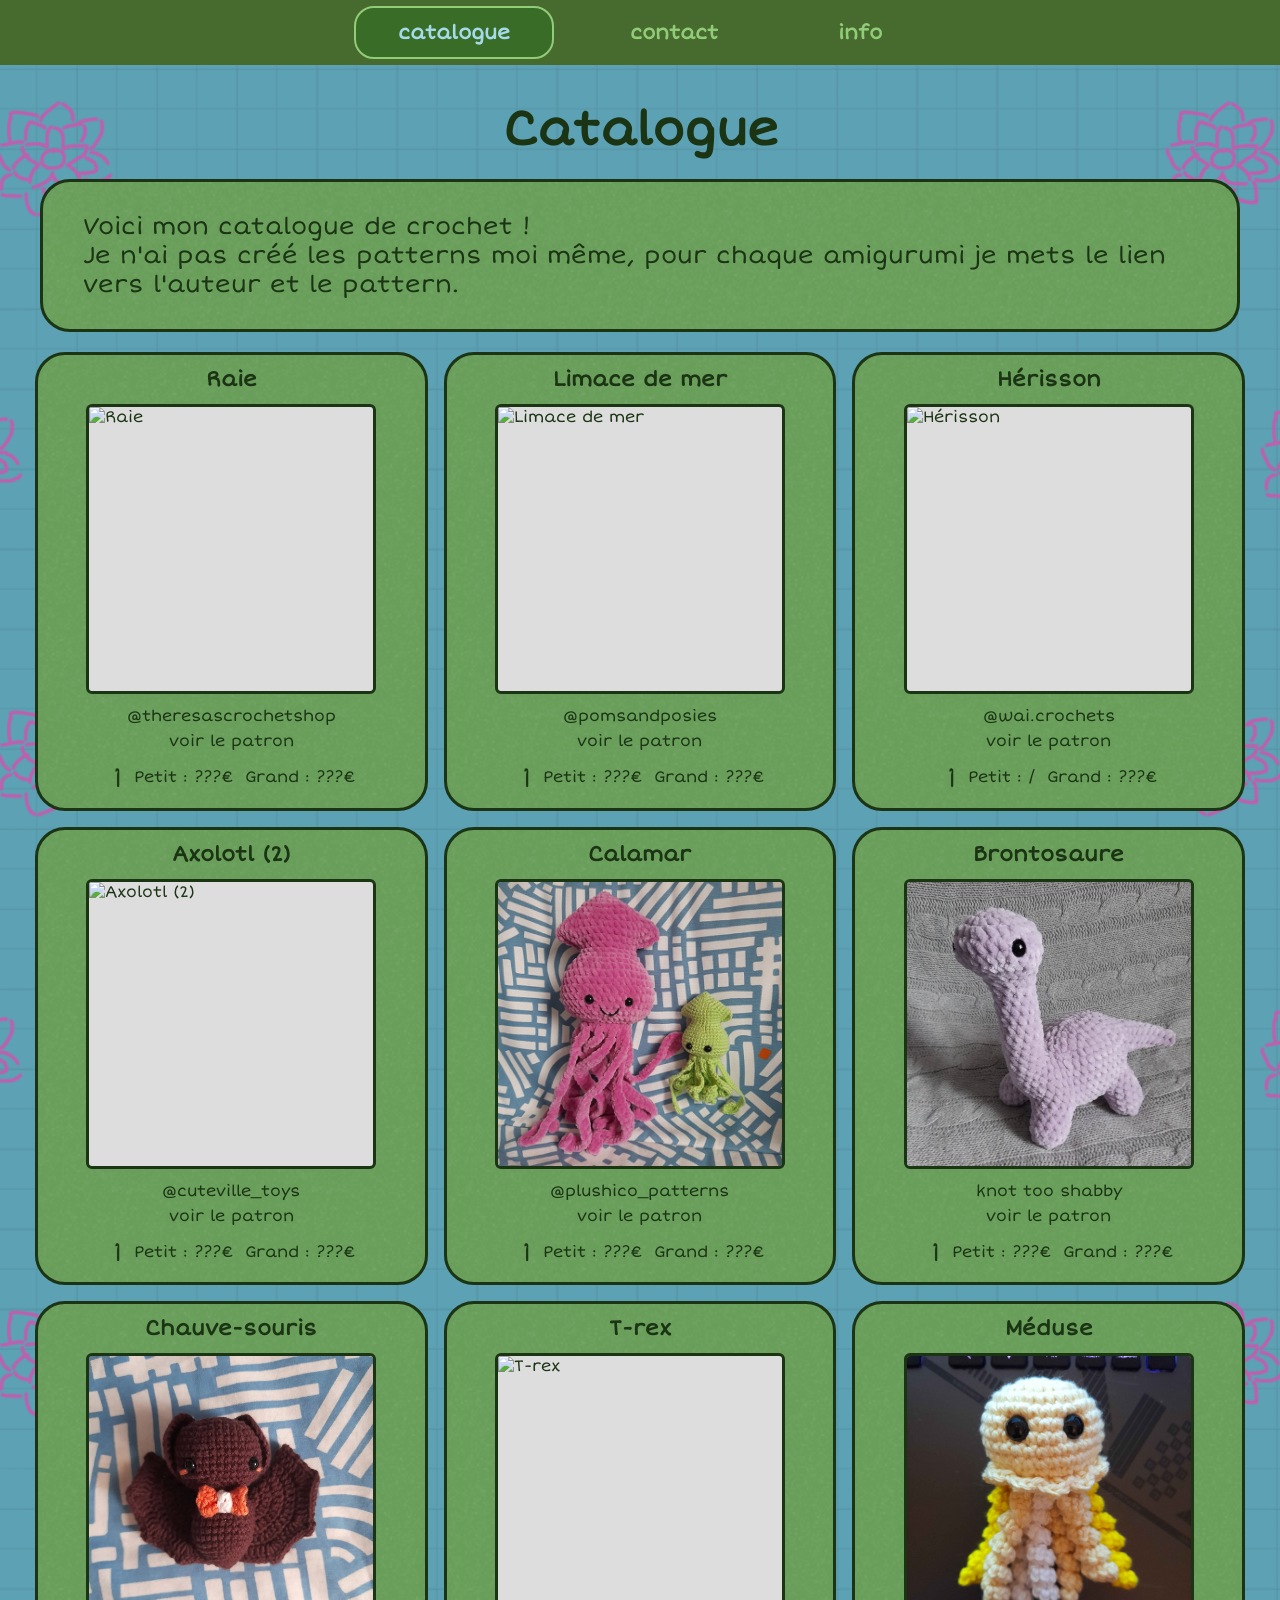
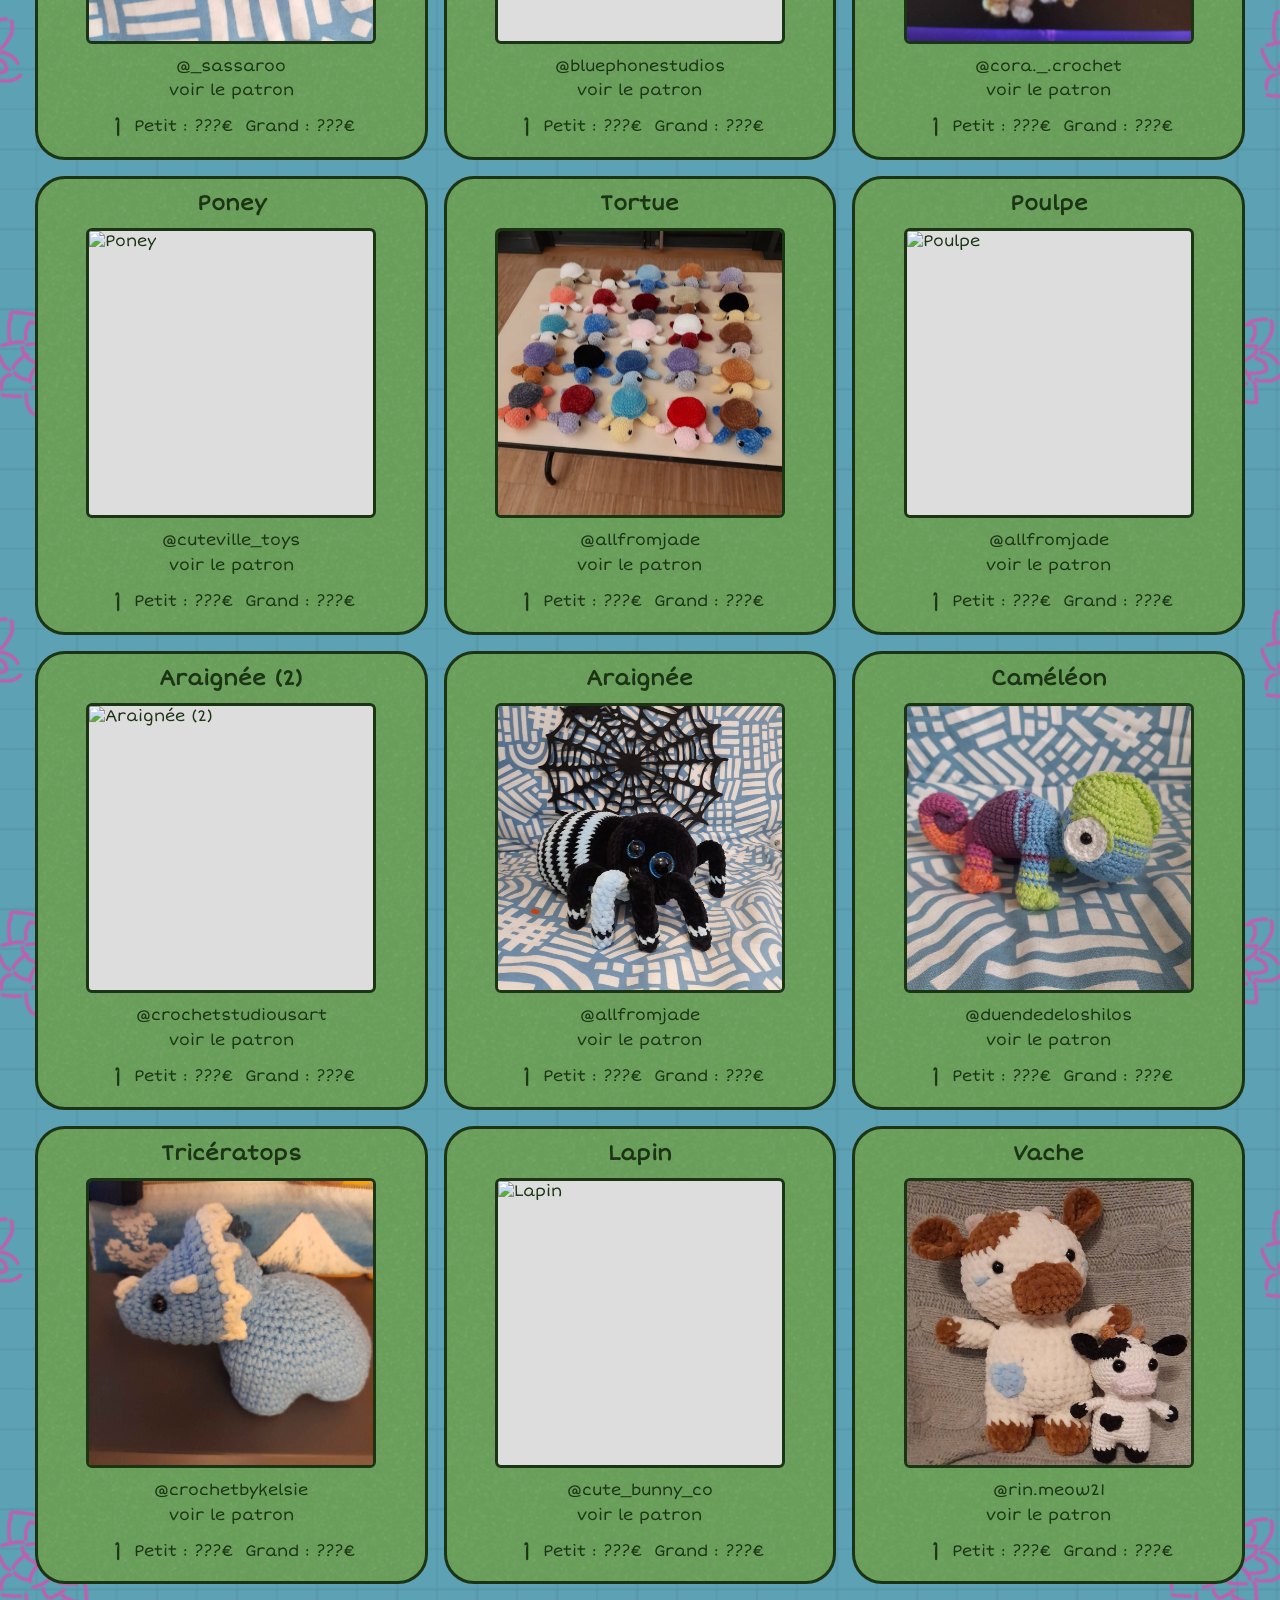
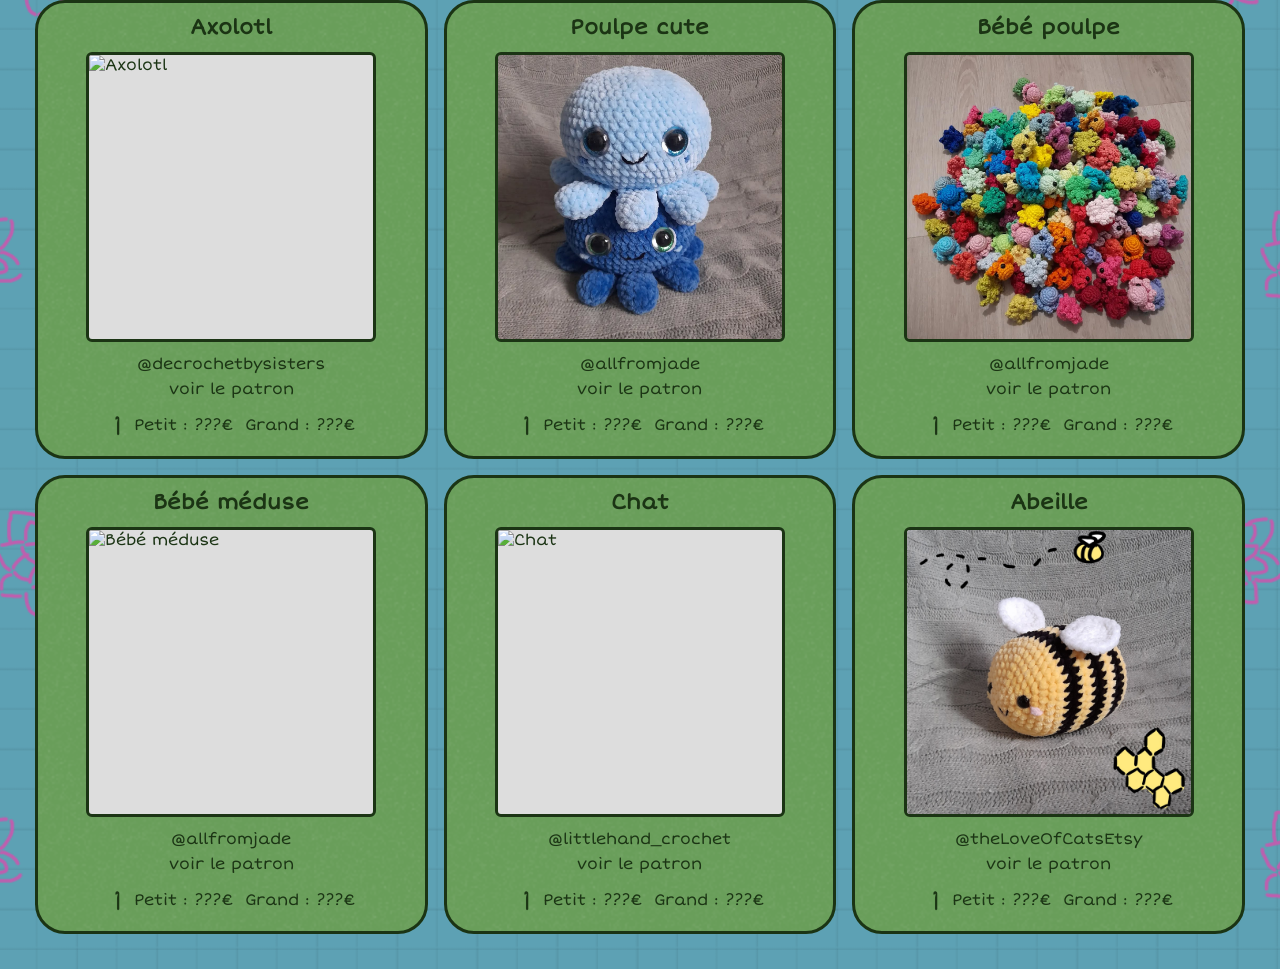
==== commit bfcb778f: "vertical cards" ====
--- a/index.html
+++ b/index.html
@@ -19,7 +19,7 @@
     <div class="page-wrapper">
         <h1>Catalogue</h1>
         <div class="flexible-box">
-            <div style="display: inline-block; text-align: left;">
+            <div style="text-align: left; width: 100%;">
                 Voici mon catalogue de crochet !
                 <br>
                 Je n'ai pas créé les patterns moi même, pour chaque amigurumi je mets le lien vers l'auteur et le pattern.
@@ -29,7 +29,7 @@
         <div class="grid" id="grid"></div>
         <script>
             const articles = [
-                { nom: "Ray",            image: "images/stingray.png",         duree: "45min", username: "@theresascrochetshop",lien_user: "https://www.instagram.com/theresascrochetshop",     lien_patron: "https://youtu.be/0FyWso2WaMI?si=73kDRPiSIWpZw4YK"                                   , petit: "???€", grand: "???€" },
+                { nom: "Raie",           image: "images/stingray.png",         duree: "45min", username: "@theresascrochetshop",lien_user: "https://www.instagram.com/theresascrochetshop",     lien_patron: "https://youtu.be/0FyWso2WaMI?si=73kDRPiSIWpZw4YK"                                   , petit: "???€", grand: "???€" },
                 { nom: "Limace de mer",  image: "images/seaslug.png",          duree: "1h45",  username: "@pomsandposies",      lien_user: "https://www.instagram.com/pomsandposies/",          lien_patron: "https://www.etsy.com/fr/listing/1672869150/modele-amigurumi-nudibranche-dorid-motif", petit: "???€", grand: "???€" },
                 { nom: "Hérisson",       image: "images/hedghog.png",          duree: "1h40",  username: "@wai.crochets",       lien_user: "https://www.instagram.com/waicrochets/",            lien_patron: "https://ko-fi.com/s/d2c1a2ac8a"                                                     , petit: "/"   , grand: "???€" },
                 { nom: "Axolotl (2)",    image: "images/axolotl2.png",          duree: "2h",    username: "@cuteville_toys",     lien_user: "https://www.instagram.com/cuteville_toys/",         lien_patron: "https://www.etsy.com/fr/listing/4322068334/patron-au-crochet-axolotl-peluche"       , petit: "???€", grand: "???€" },
@@ -58,13 +58,13 @@
             articles.forEach(a => {
                 grid.innerHTML += `
                     <div class="card">
+                        <div class="card-top">
+                                <span class="card-name">${a.nom}</span>
+                        </div>
                         <div class="card-image">
                             <img src="${a.image}" alt="${a.nom}">
                         </div>
                         <div class="card-content">
-                            <div class="card-top">
-                                <span class="card-name">${a.nom}</span>
-                            </div>
                             <div class="card-middle">
                                 <a href="${a.lien_user}" target="_blank">${a.username}</a>
                                 <a href="${a.lien_patron}" target="_blank">voir le patron</a>
--- a/style.css
+++ b/style.css
@@ -45,7 +45,7 @@
 .flexible-box {
     border: 3px solid var(--color-border);
     background-color: var(--color-primary);
-    border-radius: 12px;
+    border-radius: 30px;
     padding: 30px 40px;
     width: calc(100vw - 80px);
     margin: 20px auto;
@@ -54,9 +54,11 @@
     text-align: center;
     font-family: "Short Stack";
     font-size: 24px;
-    background-image: url("images/cloud.png");
+    background-image: url("images/noise.png");
     background-size: 200px 200px;
     background-repeat: repeat;
+    word-wrap: break-word;
+    overflow-wrap: break-word;
 }
 
 nav {
@@ -146,10 +148,9 @@
 }
 
 /* --- Grid & Cards --- */
-
 .grid {
     display: grid;
-    grid-template-columns: repeat(auto-fill, minmax(min(100%, 600px), 1fr));
+    grid-template-columns: repeat(auto-fill, minmax(min(100%, 300px), 1fr));
     gap: 1rem;
     justify-items: center;
     width: 100%;
@@ -159,25 +160,25 @@
 
 .card {
     width: 100%;
-    max-width: 800px;
+    max-width: 400px;
     border: 3px solid var(--color-border);
-    border-radius: 12px;
+    border-radius: 30px;
     background-color: var(--color-primary);
     display: flex;
-    padding: 0.5rem;
-    gap: 0.5rem;
+    flex-direction: column;
+    align-items: center;
+    padding: 0.75rem;
+    gap: 0.75rem;
     font-family: "Short Stack", cursive;
     box-sizing: border-box;
-    background-image: url("images/cloud.png");
+    background-image: url("images/noise.png");
     background-size: 200px 200px;
     background-repeat: repeat;
 }
 
 .card-image {
-    flex-shrink: 0;
-    width: 35%;
+    width: 80%;
     aspect-ratio: 1 / 1;
-    height: auto;
     border: 3px solid var(--color-border);
     border-radius: 6px;
     background: #ddd;
@@ -191,13 +192,12 @@
 }
 
 .card-content {
-    flex: 1;
-    display: flex;
-    flex-direction: column;
-    justify-content: center;
-    gap: 2rem;
-    min-width: 0;
-    padding: 0.2rem 0;
+    width: 100%;
+    display: flex;
+    flex-direction: column;
+    gap: 0.5rem;
+    /* padding-left: 1rem; */
+    padding-bottom: 0.5rem;
 }
 
 .card-top {
@@ -207,21 +207,19 @@
 }
 
 .card-name {
-    font-size: clamp(1rem, 3vw, 1.8rem);
+    font-size: 1.3rem;
+    /* font-size: clamp(0.9rem, 2vw, 1.3rem); */
     font-weight: bold;
 }
 
-.card-duration {
-    font-size: clamp(0.75rem, 2.5vw, 2rem);
-    white-space: nowrap;
-    margin-left: 0.3rem;
-}
-
 .card-middle {
     display: flex;
     flex-direction: column;
-    gap: 0.15rem;
-    font-size: clamp(0.75rem, 3vw, 1.5rem);
+    gap: 0.3rem;
+    font-size:1rem;
+    text-align: center;
+
+    /* font-size: clamp(0.75rem, 2vw, 1rem); */
 }
 
 .card-middle a {
@@ -236,10 +234,12 @@
 
 .card-bottom {
     display: flex;
-    gap: 0.8rem;
-    font-size: clamp(0.7rem, 2vw, 1.4rem);
-}
-
+    gap: 0.75rem;
+    padding-top: 0.5rem;
+    font-size: 1rem;
+    justify-content: center;
+    /* font-size: clamp(0.7rem, 1vw, 0.95rem); */
+}
 /* --- Responsive --- */
 
 @media (max-width: 768px) {
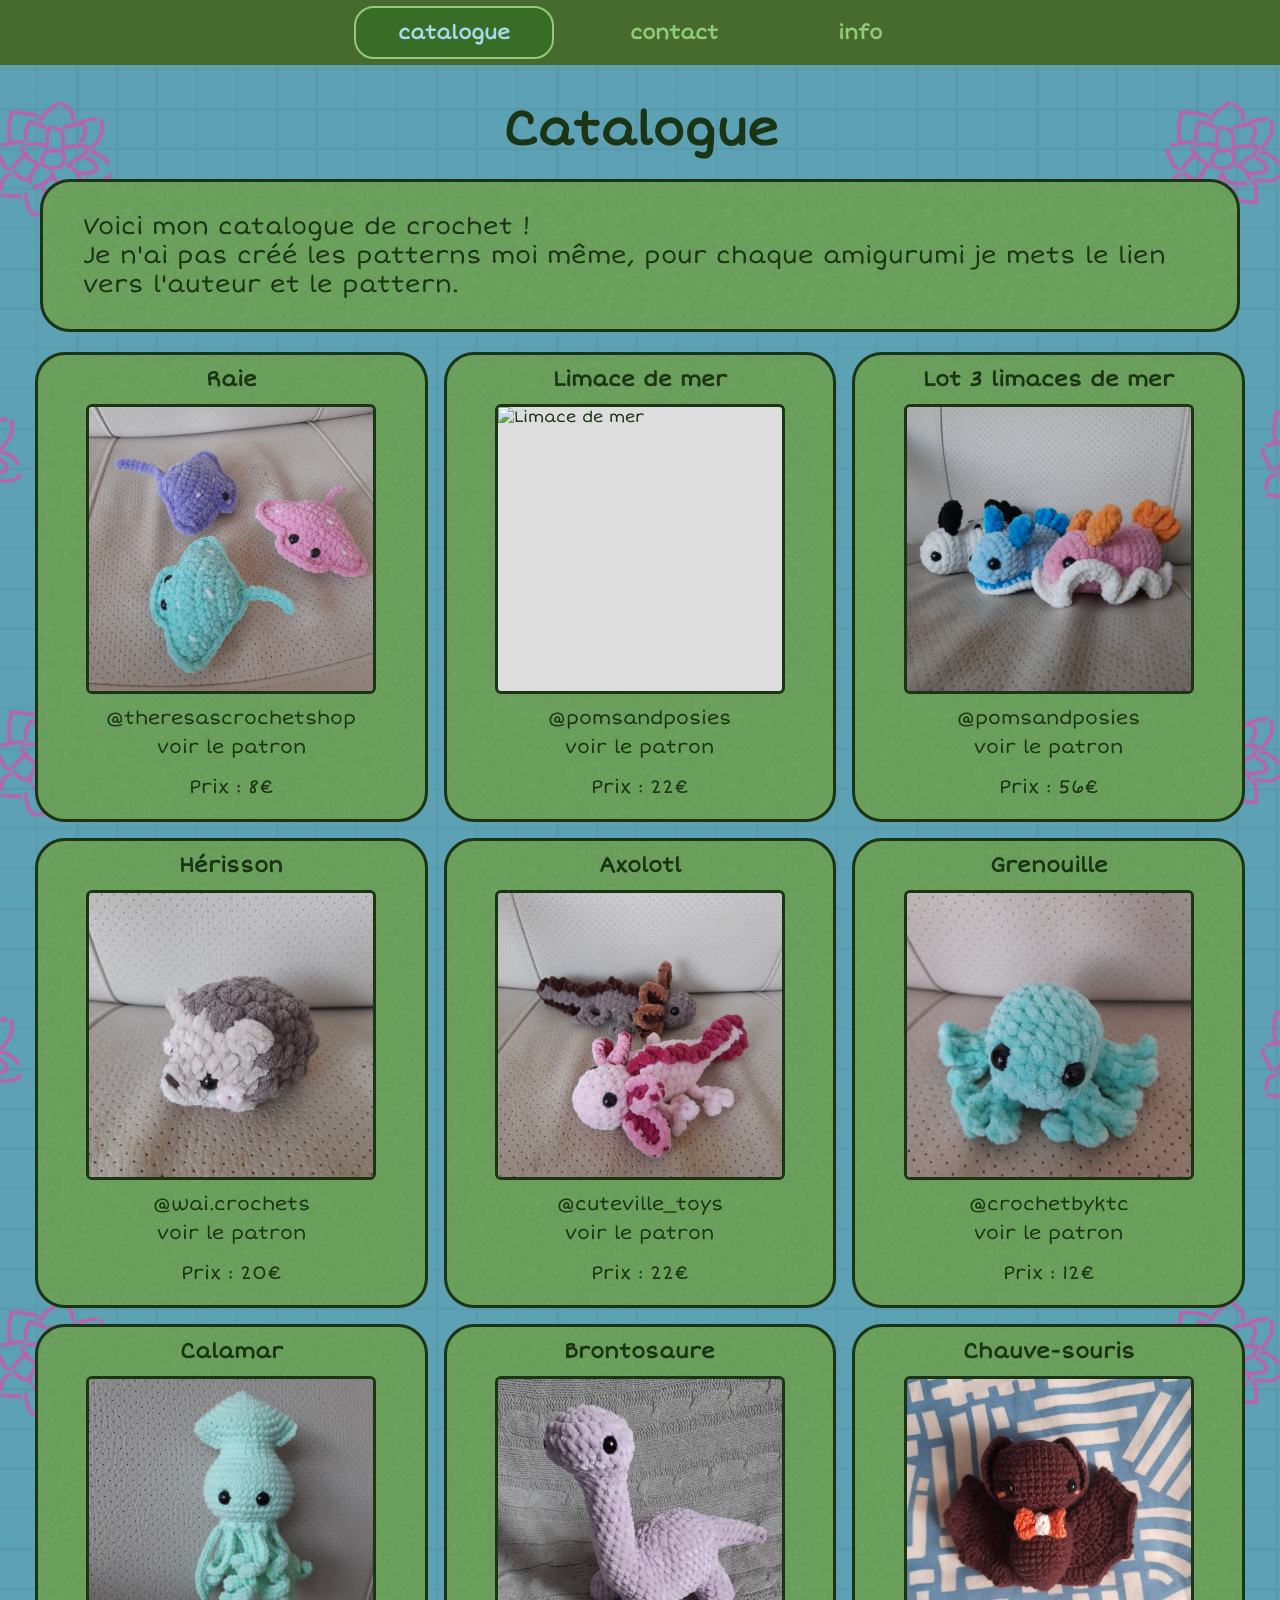
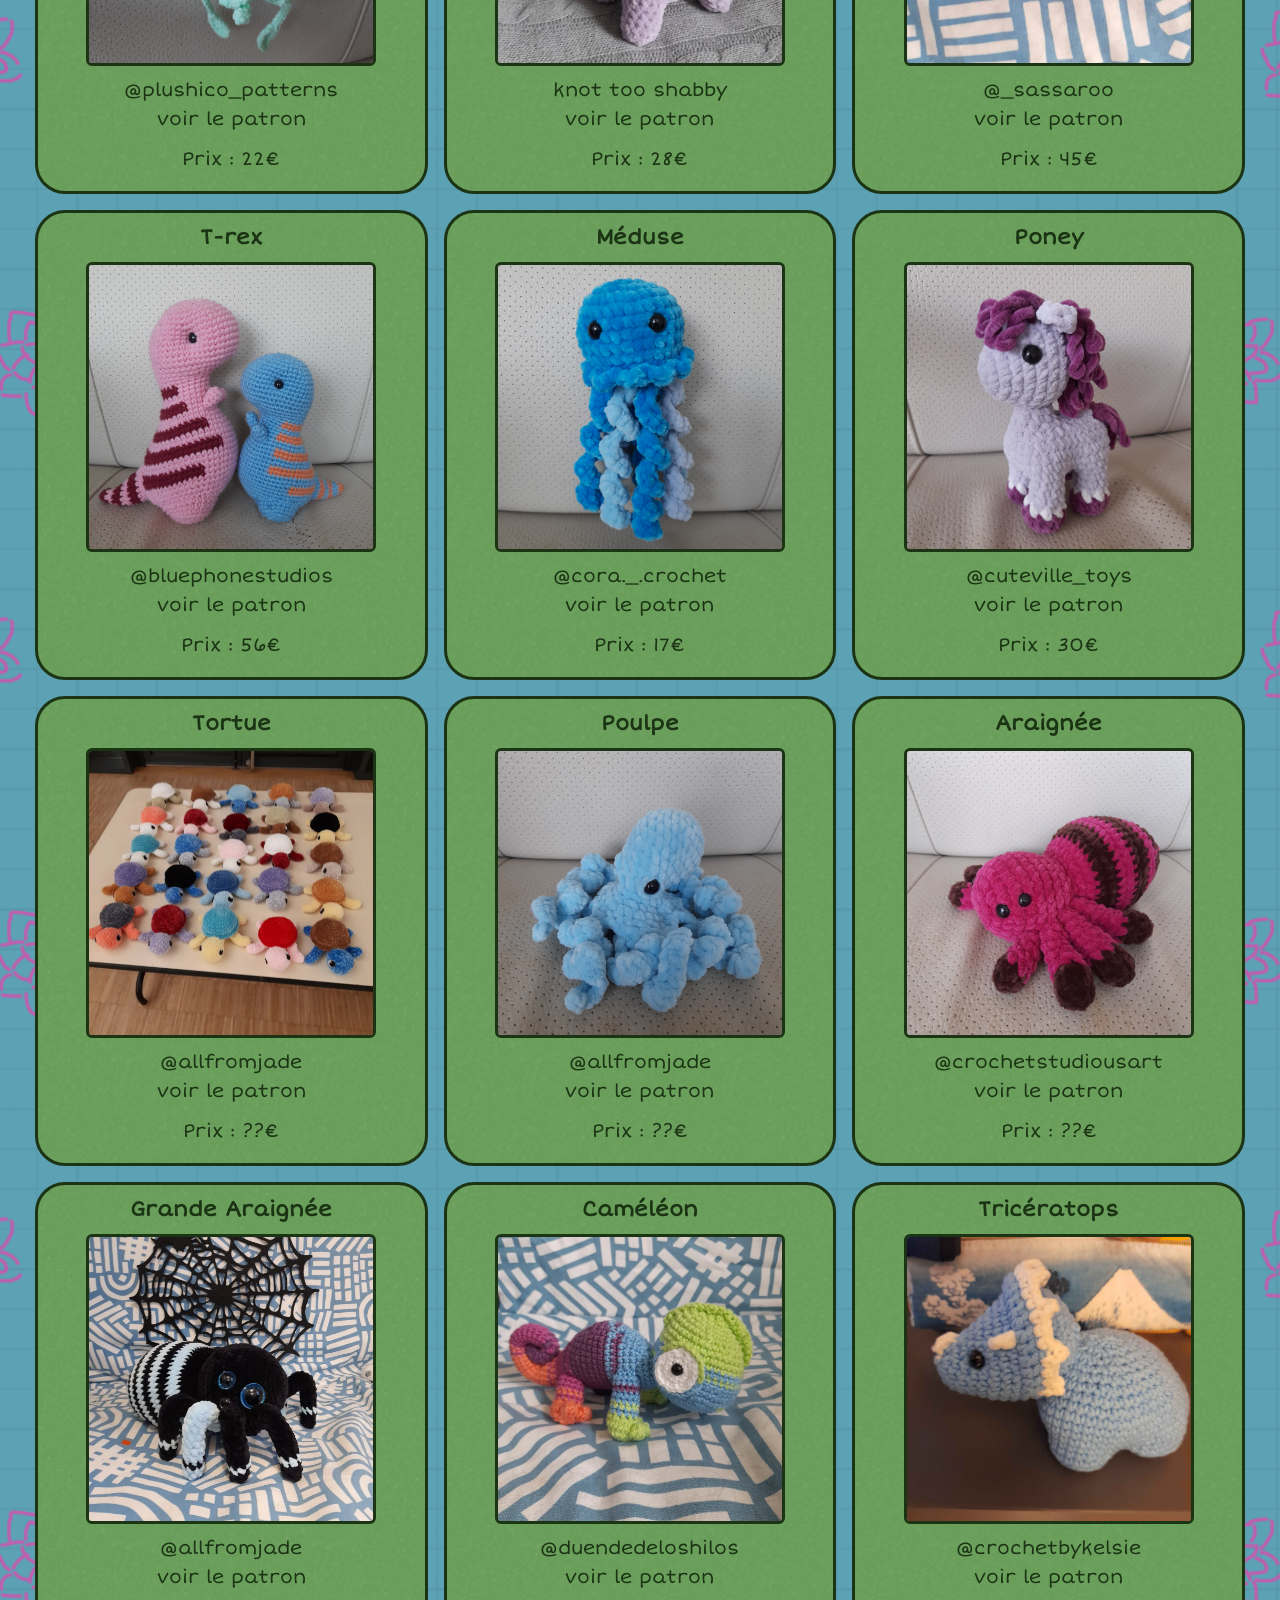
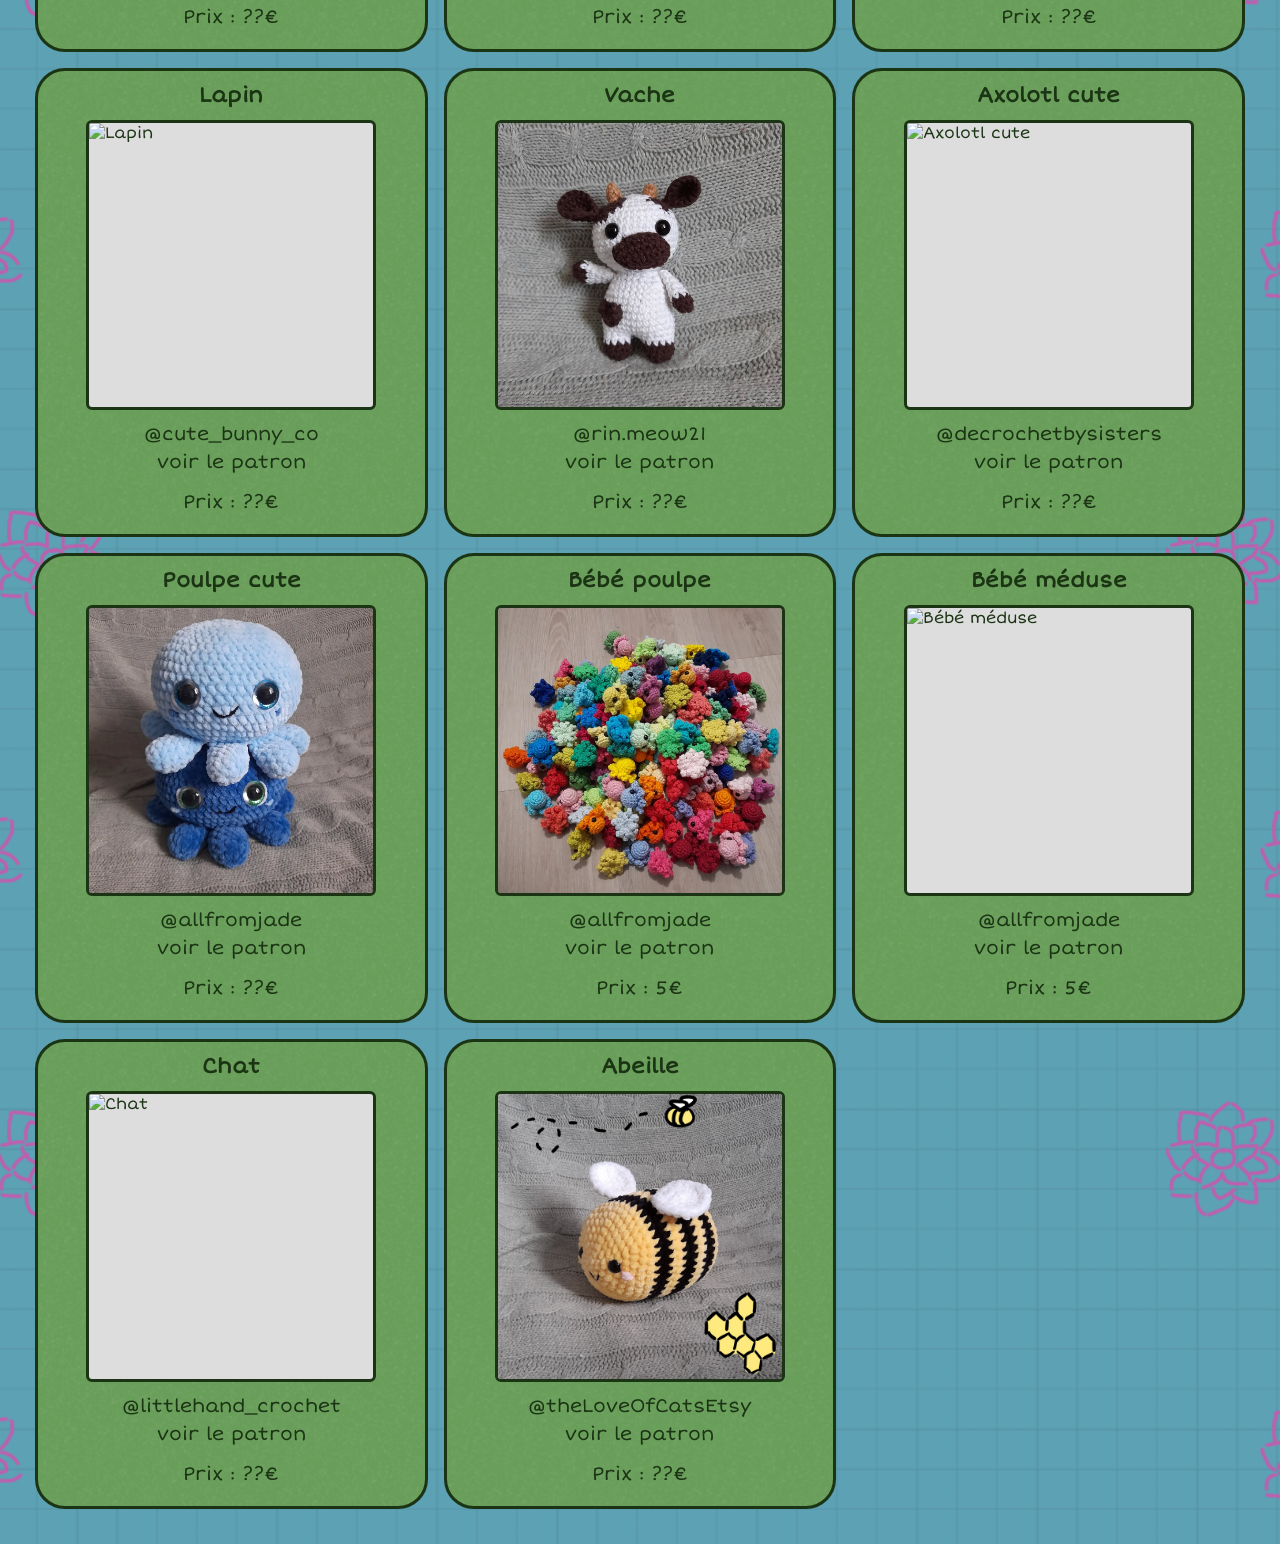
==== commit 6d05a9a7: "start to price things" ====
--- a/index.html
+++ b/index.html
@@ -29,49 +29,50 @@
         <div class="grid" id="grid"></div>
         <script>
             const articles = [
-                { nom: "Raie",           image: "images/stingray.png",         duree: "45min", username: "@theresascrochetshop",lien_user: "https://www.instagram.com/theresascrochetshop",     lien_patron: "https://youtu.be/0FyWso2WaMI?si=73kDRPiSIWpZw4YK"                                   , petit: "???€", grand: "???€" },
-                { nom: "Limace de mer",  image: "images/seaslug.png",          duree: "1h45",  username: "@pomsandposies",      lien_user: "https://www.instagram.com/pomsandposies/",          lien_patron: "https://www.etsy.com/fr/listing/1672869150/modele-amigurumi-nudibranche-dorid-motif", petit: "???€", grand: "???€" },
-                { nom: "Hérisson",       image: "images/hedghog.png",          duree: "1h40",  username: "@wai.crochets",       lien_user: "https://www.instagram.com/waicrochets/",            lien_patron: "https://ko-fi.com/s/d2c1a2ac8a"                                                     , petit: "/"   , grand: "???€" },
-                { nom: "Axolotl (2)",    image: "images/axolotl2.png",          duree: "2h",    username: "@cuteville_toys",     lien_user: "https://www.instagram.com/cuteville_toys/",         lien_patron: "https://www.etsy.com/fr/listing/4322068334/patron-au-crochet-axolotl-peluche"       , petit: "???€", grand: "???€" },
-                { nom: "Calamar",        image: "images/squid.png",            duree: "2h",    username: "@plushico_patterns",  lien_user: "https://www.instagram.com/plushico_patterns/",      lien_patron: "https://www.etsy.com/fr/listing/1669123092/patron-du-calamar-en-crochet-pas-de"     , petit: "???€", grand: "???€" },
-                { nom: "Brontosaure",    image: "images/brontosaurus.png",     duree: "2h30",  username: "knot too shabby",     lien_user: "https://www.etsy.com/shop/knottooshabbycrochet",    lien_patron: "https://www.etsy.com/fr/listing/523196760/patron-patron-amigurumi-sans-couture"     , petit: "???€", grand: "???€" },
-                { nom: "Chauve-souris",  image: "images/bat.png",              duree: "4h20",  username: "@_sassaroo",          lien_user: "https://www.instagram.com/_sassaroo/",              lien_patron: "https://www.etsy.com/fr/listing/733732024/modele-chauve-souris-au-crochet-modele"   , petit: "???€", grand: "???€" },
-                { nom: "T-rex",          image: "images/Trex.png",             duree: "4h20",  username: "@bluephonestudios",   lien_user: "https://www.instagram.com/bluephonestudios/",       lien_patron: "https://www.etsy.com/fr/listing/126495488/modele-au-crochet-timothee-le-t-rex"      , petit: "???€", grand: "???€" },
-                { nom: "Méduse",         image: "images/jellyfish.png",        duree: "1h15",  username: "@cora._.crochet",     lien_user: "https://www.instagram.com/cora._.crochet",          lien_patron: "https://www.instagram.com/p/CS2jg0unpPV/"                                           , petit: "???€", grand: "???€" },
-                { nom: "Poney",          image: "images/poney.png",            duree: "2h40",  username: "@cuteville_toys",     lien_user: "https://www.instagram.com/cuteville_toys/",         lien_patron: "https://www.etsy.com/fr/listing/4310934429/lot-de-motifs-au-crochet-petits-poneys"  , petit: "???€", grand: "???€" },
-                { nom: "Tortue",         image: "images/turtles.png",          duree: "???",   username: "@allfromjade",        lien_user: "https://www.instagram.com/allfromjade/",            lien_patron: "https://www.etsy.com/fr/listing/1309180777/crochet-patterns-the-spider-family"      , petit: "???€", grand: "???€" },
-                { nom: "Poulpe",         image: "images/octopus_medium.png",   duree: "1h20",  username: "@allfromjade",        lien_user: "https://www.instagram.com/allfromjade/",            lien_patron: "https://www.etsy.com/fr/listing/1760661079/no-sew-crochet-pattern-paula-the-octopus", petit: "???€", grand: "???€" },
-                { nom: "Araignée (2)",   image: "images/spider_small.png",     duree: "3h50",  username: "@crochetstudiousart", lien_user: "https://www.instagram.com/crochetstudiousart/",     lien_patron: "https://www.etsy.com/fr/listing/4324816052/lot-de-motifs-au-crochet-fruitie-spiders", petit: "???€", grand: "???€" },
-                { nom: "Araignée",       image: "images/spider.png",           duree: "???",   username: "@allfromjade",        lien_user: "https://www.instagram.com/allfromjade/",            lien_patron: "https://www.etsy.com/fr/listing/1309180777/crochet-patterns-the-spider-family"      , petit: "???€", grand: "???€" },
-                { nom: "Caméléon",       image: "images/chameleon.png",        duree: "???",   username: "@duendedeloshilos",   lien_user: "https://www.instagram.com/duendedeloshilos/",       lien_patron: "https://duendedeloshilos.es/producto/patron-camaleon-amigurumi/"                    , petit: "???€", grand: "???€" },
-                { nom: "Tricératops",    image: "images/triceratops.png",      duree: "3h30",  username: "@crochetbykelsie",    lien_user: "https://www.instagram.com/crochetbykelsie/",        lien_patron: "https://www.etsy.com/fr/listing/1777081022/patron-triceratops-modele-dinosaure"     , petit: "???€", grand: "???€" },
-                { nom: "Lapin",          image: "images/bunny.png",            duree: "???",   username: "@cute_bunny_co",      lien_user: "https://www.instagram.com/cute_bunny_co/",          lien_patron: "https://www.etsy.com/fr/listing/4357478537/patron-au-crochet-floppy-bunny-peluche"  , petit: "???€", grand: "???€" },
-                { nom: "Vache",          image: "images/cow.png",              duree: "3h40",  username: "@rin.meow21",         lien_user: "https://www.instagram.com/rin.meow21/",             lien_patron: "https://www.etsy.com/fr/listing/1052461006/modele-au-crochet-2-en-1-vache-laitiere" , petit: "???€", grand: "???€" },
-                { nom: "Axolotl",        image: "images/axolotl.png",          duree: "3h",    username: "@decrochetbysisters", lien_user: "https://www.instagram.com/decrochetbysisters/",     lien_patron: "https://www.etsy.com/fr/listing/1615197603/modele-au-crochet-axolotl-guide-facile"  , petit: "???€", grand: "???€" },
-                { nom: "Poulpe cute",    image: "images/octopus_cute.png",     duree: "???",   username: "@allfromjade",        lien_user: "https://www.instagram.com/allfromjade/",            lien_patron: "https://www.etsy.com/fr/listing/1572613943/no-sew-crochet-patterns-bundle-pack"     , petit: "???€", grand: "???€" },
-                { nom: "Bébé poulpe",    image: "images/octopus_baby.png",     duree: "25min", username: "@allfromjade",        lien_user: "https://www.instagram.com/allfromjade/",            lien_patron: "https://youtu.be/04A38l61RZM?si=ScYhm9jYLQAKt0at"                                   , petit: "???€", grand: "???€" },
-                { nom: "Bébé méduse",    image: "images/jellyfish_baby.png",   duree: "???",   username: "@allfromjade",        lien_user: "https://www.instagram.com/allfromjade/",            lien_patron: "https://youtu.be/oOvuxXzPyzg?si=jTVe7PA3tttBU-dG"                                   , petit: "???€", grand: "???€" },
-                { nom: "Chat",           image: "images/cat.png",              duree: "???",   username: "@littlehand_crochet", lien_user: "https://www.instagram.com/littlehand_crochet/",     lien_patron: "https://littlehandcrochet.com/collections/cat-kingdom"                              , petit: "???€", grand: "???€" },
-                { nom: "Abeille",        image: "images/bee.png",              duree: "???",   username: "@theLoveOfCatsEtsy",  lien_user: "https://www.instagram.com/theloveofcatsetsy/",      lien_patron: "https://www.etsy.com/fr/listing/954479616/motif-dabeille-au-crochet-numerique"      , petit: "???€", grand: "???€" }
+                { name: "Raie",                   price: "8€" ,    image: "images/stingray.jpg",         username: "@theresascrochetshop",link_author: "https://www.instagram.com/theresascrochetshop",     link_pattern: "https://youtu.be/0FyWso2WaMI?si=73kDRPiSIWpZw4YK"                                   , duration: "45min"},
+                { name: "Limace de mer",          price: "22€",    image: "images/seaslug.png",          username: "@pomsandposies",      link_author: "https://www.instagram.com/pomsandposies/",          link_pattern: "https://www.etsy.com/fr/listing/1672869150/modele-amigurumi-nudibranche-dorid-motif", duration: "1h45" },
+                { name: "Lot 3 limaces de mer",   price: "56€",    image: "images/slug_bundle.jpg",      username: "@pomsandposies",      link_author: "https://www.instagram.com/pomsandposies/",          link_pattern: "https://www.etsy.com/fr/listing/1672869150/modele-amigurumi-nudibranche-dorid-motif", duration: "1h45" },
+                { name: "Hérisson",               price: "20€",    image: "images/hedgehog.jpg",         username: "@wai.crochets",       link_author: "https://www.instagram.com/waicrochets/",            link_pattern: "https://ko-fi.com/s/d2c1a2ac8a"                                                     , duration: "1h40" },
+                { name: "Axolotl",                price: "22€",    image: "images/axolotl_small.jpg",    username: "@cuteville_toys",     link_author: "https://www.instagram.com/cuteville_toys/",         link_pattern: "https://www.etsy.com/fr/listing/4322068334/patron-au-crochet-axolotl-peluche"       , duration: "2h"   },
+                { name: "Grenouille",             price: "12€",    image: "images/frog.jpg",             username: "@crochetbyktc",       link_author: "https://www.instagram.com/crochetbyktc/",           link_pattern: "https://www.etsy.com/fr/listing/1774371171/motif-au-crochet-fabian-la-grenouille"   , duration: "1h10" },
+                { name: "Calamar",                price: "22€",    image: "images/squid.jpg",            username: "@plushico_patterns",  link_author: "https://www.instagram.com/plushico_patterns/",      link_pattern: "https://www.etsy.com/fr/listing/1669123092/patron-du-calamar-en-crochet-pas-de"     , duration: "2h"   },
+                { name: "Brontosaure",            price: "28€",    image: "images/brontosaurus.png",     username: "knot too shabby",     link_author: "https://www.etsy.com/shop/knottooshabbycrochet",    link_pattern: "https://www.etsy.com/fr/listing/523196760/patron-patron-amigurumi-sans-couture"     , duration: "2h30" },
+                { name: "Chauve-souris",          price: "45€",    image: "images/bat.png",              username: "@_sassaroo",          link_author: "https://www.instagram.com/_sassaroo/",              link_pattern: "https://www.etsy.com/fr/listing/733732024/modele-chauve-souris-au-crochet-modele"   , duration: "4h20" },
+                { name: "T-rex",                  price: "56€",    image: "images/Trex.jpg",             username: "@bluephonestudios",   link_author: "https://www.instagram.com/bluephonestudios/",       link_pattern: "https://www.etsy.com/fr/listing/126495488/modele-au-crochet-timothee-le-t-rex"      , duration: "4h20" },
+                { name: "Méduse",                 price: "17€",    image: "images/jellyfish.jpg",        username: "@cora._.crochet",     link_author: "https://www.instagram.com/cora._.crochet",          link_pattern: "https://www.instagram.com/p/CS2jg0unpPV/"                                           , duration: "1h15" },
+                { name: "Poney",                  price: "30€",    image: "images/poney.jpg",            username: "@cuteville_toys",     link_author: "https://www.instagram.com/cuteville_toys/",         link_pattern: "https://www.etsy.com/fr/listing/4310934429/lot-de-motifs-au-crochet-petits-poneys"  , duration: "2h40" },
+                { name: "Tortue",                 price: "??€",    image: "images/turtles.png",          username: "@allfromjade",        link_author: "https://www.instagram.com/allfromjade/",            link_pattern: "https://www.etsy.com/fr/listing/1309180777/crochet-patterns-the-spider-family"      , duration: "???"  },
+                { name: "Poulpe",                 price: "??€",    image: "images/octopus_medium.jpg",   username: "@allfromjade",        link_author: "https://www.instagram.com/allfromjade/",            link_pattern: "https://www.etsy.com/fr/listing/1760661079/no-sew-crochet-pattern-paula-the-octopus", duration: "1h20" },
+                { name: "Araignée",               price: "??€",    image: "images/spider_B.jpg",         username: "@crochetstudiousart", link_author: "https://www.instagram.com/crochetstudiousart/",     link_pattern: "https://www.etsy.com/fr/listing/4324816052/lot-de-motifs-au-crochet-fruitie-spiders", duration: "3h50" },
+                { name: "Grande Araignée",        price: "??€",    image: "images/spider.png",           username: "@allfromjade",        link_author: "https://www.instagram.com/allfromjade/",            link_pattern: "https://www.etsy.com/fr/listing/1309180777/crochet-patterns-the-spider-family"      , duration: "???"  },
+                { name: "Caméléon",               price: "??€",    image: "images/chameleon.png",        username: "@duendedeloshilos",   link_author: "https://www.instagram.com/duendedeloshilos/",       link_pattern: "https://duendedeloshilos.es/producto/patron-camaleon-amigurumi/"                    , duration: "???"  },
+                { name: "Tricératops",            price: "??€",    image: "images/triceratops.png",      username: "@crochetbykelsie",    link_author: "https://www.instagram.com/crochetbykelsie/",        link_pattern: "https://www.etsy.com/fr/listing/1777081022/patron-triceratops-modele-dinosaure"     , duration: "3h30" },
+                { name: "Lapin",                  price: "??€",    image: "images/bunny.png",            username: "@cute_bunny_co",      link_author: "https://www.instagram.com/cute_bunny_co/",          link_pattern: "https://www.etsy.com/fr/listing/4357478537/patron-au-crochet-floppy-bunny-peluche"  , duration: "???"  },
+                { name: "Vache",                  price: "??€",    image: "images/cow.jpg",              username: "@rin.meow21",         link_author: "https://www.instagram.com/rin.meow21/",             link_pattern: "https://www.etsy.com/fr/listing/1052461006/modele-au-crochet-2-en-1-vache-laitiere" , duration: "3h40" },
+                { name: "Axolotl cute",           price: "??€",    image: "images/axolotl.png",          username: "@decrochetbysisters", link_author: "https://www.instagram.com/decrochetbysisters/",     link_pattern: "https://www.etsy.com/fr/listing/1615197603/modele-au-crochet-axolotl-guide-facile"  , duration: "3h"   },
+                { name: "Poulpe cute",            price: "??€",    image: "images/octopus_cute.png",     username: "@allfromjade",        link_author: "https://www.instagram.com/allfromjade/",            link_pattern: "https://www.etsy.com/fr/listing/1572613943/no-sew-crochet-patterns-bundle-pack"     , duration: "???"  },
+                { name: "Bébé poulpe",            price: "5€" ,    image: "images/octopus_baby.png",     username: "@allfromjade",        link_author: "https://www.instagram.com/allfromjade/",            link_pattern: "https://youtu.be/04A38l61RZM?si=ScYhm9jYLQAKt0at"                                   , duration: "25min"},
+                { name: "Bébé méduse",            price: "5€" ,    image: "images/jellyfish_baby.png",   username: "@allfromjade",        link_author: "https://www.instagram.com/allfromjade/",            link_pattern: "https://youtu.be/oOvuxXzPyzg?si=jTVe7PA3tttBU-dG"                                   , duration: "???"  },
+                { name: "Chat",                   price: "??€",    image: "images/cat.png",              username: "@littlehand_crochet", link_author: "https://www.instagram.com/littlehand_crochet/",     link_pattern: "https://littlehandcrochet.com/collections/cat-kingdom"                              , duration: "???"  },
+                { name: "Abeille",                price: "??€",    image: "images/bee.png",              username: "@theLoveOfCatsEtsy",  link_author: "https://www.instagram.com/theloveofcatsetsy/",      link_pattern: "https://www.etsy.com/fr/listing/954479616/motif-dabeille-au-crochet-numerique"      , duration: "???"  }
                 ];
             const grid = document.getElementById("grid");
             articles.forEach(a => {
                 grid.innerHTML += `
                     <div class="card">
                         <div class="card-top">
-                                <span class="card-name">${a.nom}</span>
+                                <span class="card-name">${a.name}</span>
                         </div>
                         <div class="card-image">
-                            <img src="${a.image}" alt="${a.nom}">
+                            <img src="${a.image}" alt="${a.name}">
                         </div>
                         <div class="card-content">
                             <div class="card-middle">
-                                <a href="${a.lien_user}" target="_blank">${a.username}</a>
-                                <a href="${a.lien_patron}" target="_blank">voir le patron</a>
+                                <a href="${a.link_author}" target="_blank">${a.username}</a>
+                                <a href="${a.link_pattern}" target="_blank">voir le patron</a>
                             </div>
                             <div class="card-bottom">
-                                <span><img src="images/hook-icon.png" style="height: 1.3em; vertical-align: text-top;"> Petit : ${a.petit}</span>
-                                <span>Grand : ${a.grand}</span>
+                                <span>Prix : ${a.price}</span>
                             </div>
                         </div>
                     </div>
@@ -80,8 +81,14 @@
         </script>
         <!-- Add this under the card name if I want to add the duration
          <span class="card-duration">
-            <img src="images/hourglass-icon.png" style="height: 1.2em; vertical-align: text-top;">${a.duree}
+            <img src="images/hourglass-icon.png" style="height: 1.2em; vertical-align: text-top;">${a.duration}
         </span>
+
+        other version of prices:
+        <div class="card-bottom">
+            <span><img src="images/hook-icon.png" style="height: 1.3em; vertical-align: text-top;"> Petit : ${a.petit}</span>
+            <span>Grand : ${a.grand}</span>
+        </div>
         -->
         <script src="doodles.js"></script>
     </div>
--- a/style.css
+++ b/style.css
@@ -216,7 +216,7 @@
     display: flex;
     flex-direction: column;
     gap: 0.3rem;
-    font-size:1rem;
+    font-size:1.2rem;
     text-align: center;
 
     /* font-size: clamp(0.75rem, 2vw, 1rem); */
@@ -236,7 +236,7 @@
     display: flex;
     gap: 0.75rem;
     padding-top: 0.5rem;
-    font-size: 1rem;
+    font-size: 1.2rem;
     justify-content: center;
     /* font-size: clamp(0.7rem, 1vw, 0.95rem); */
 }
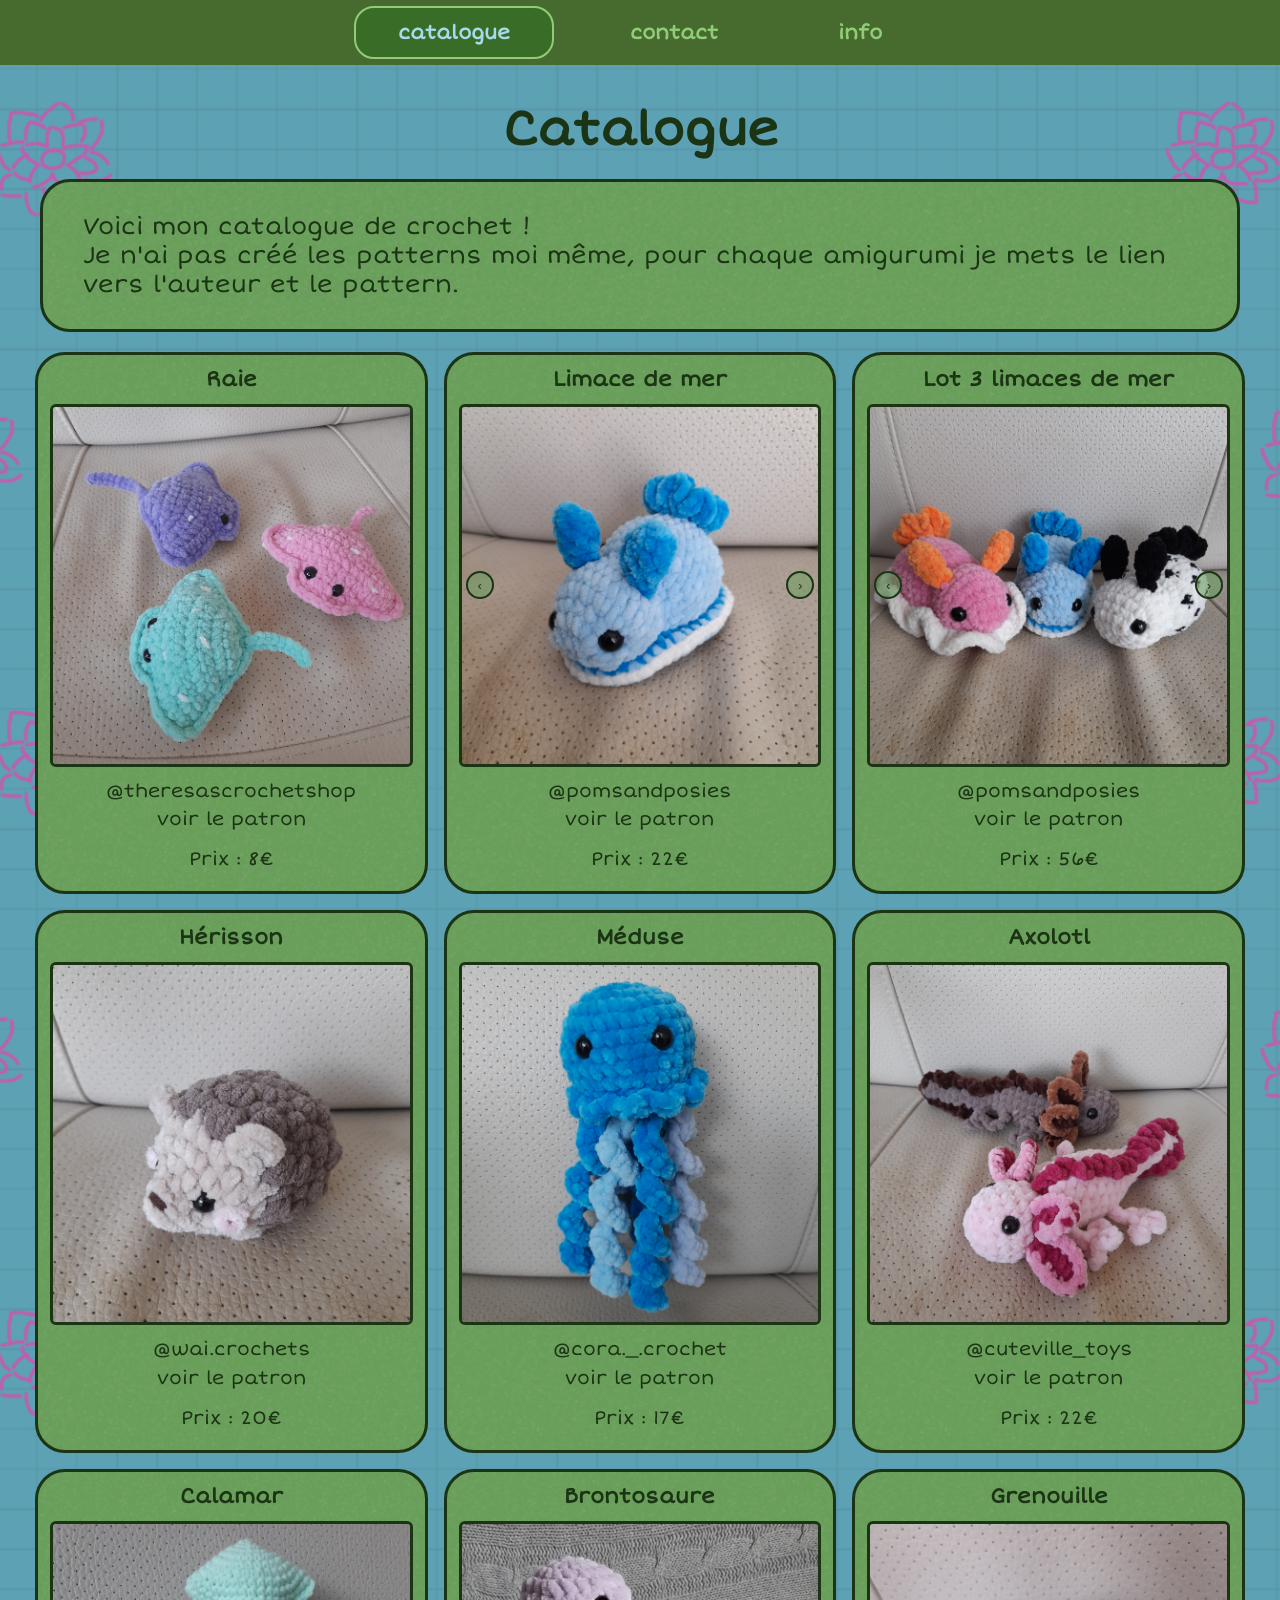
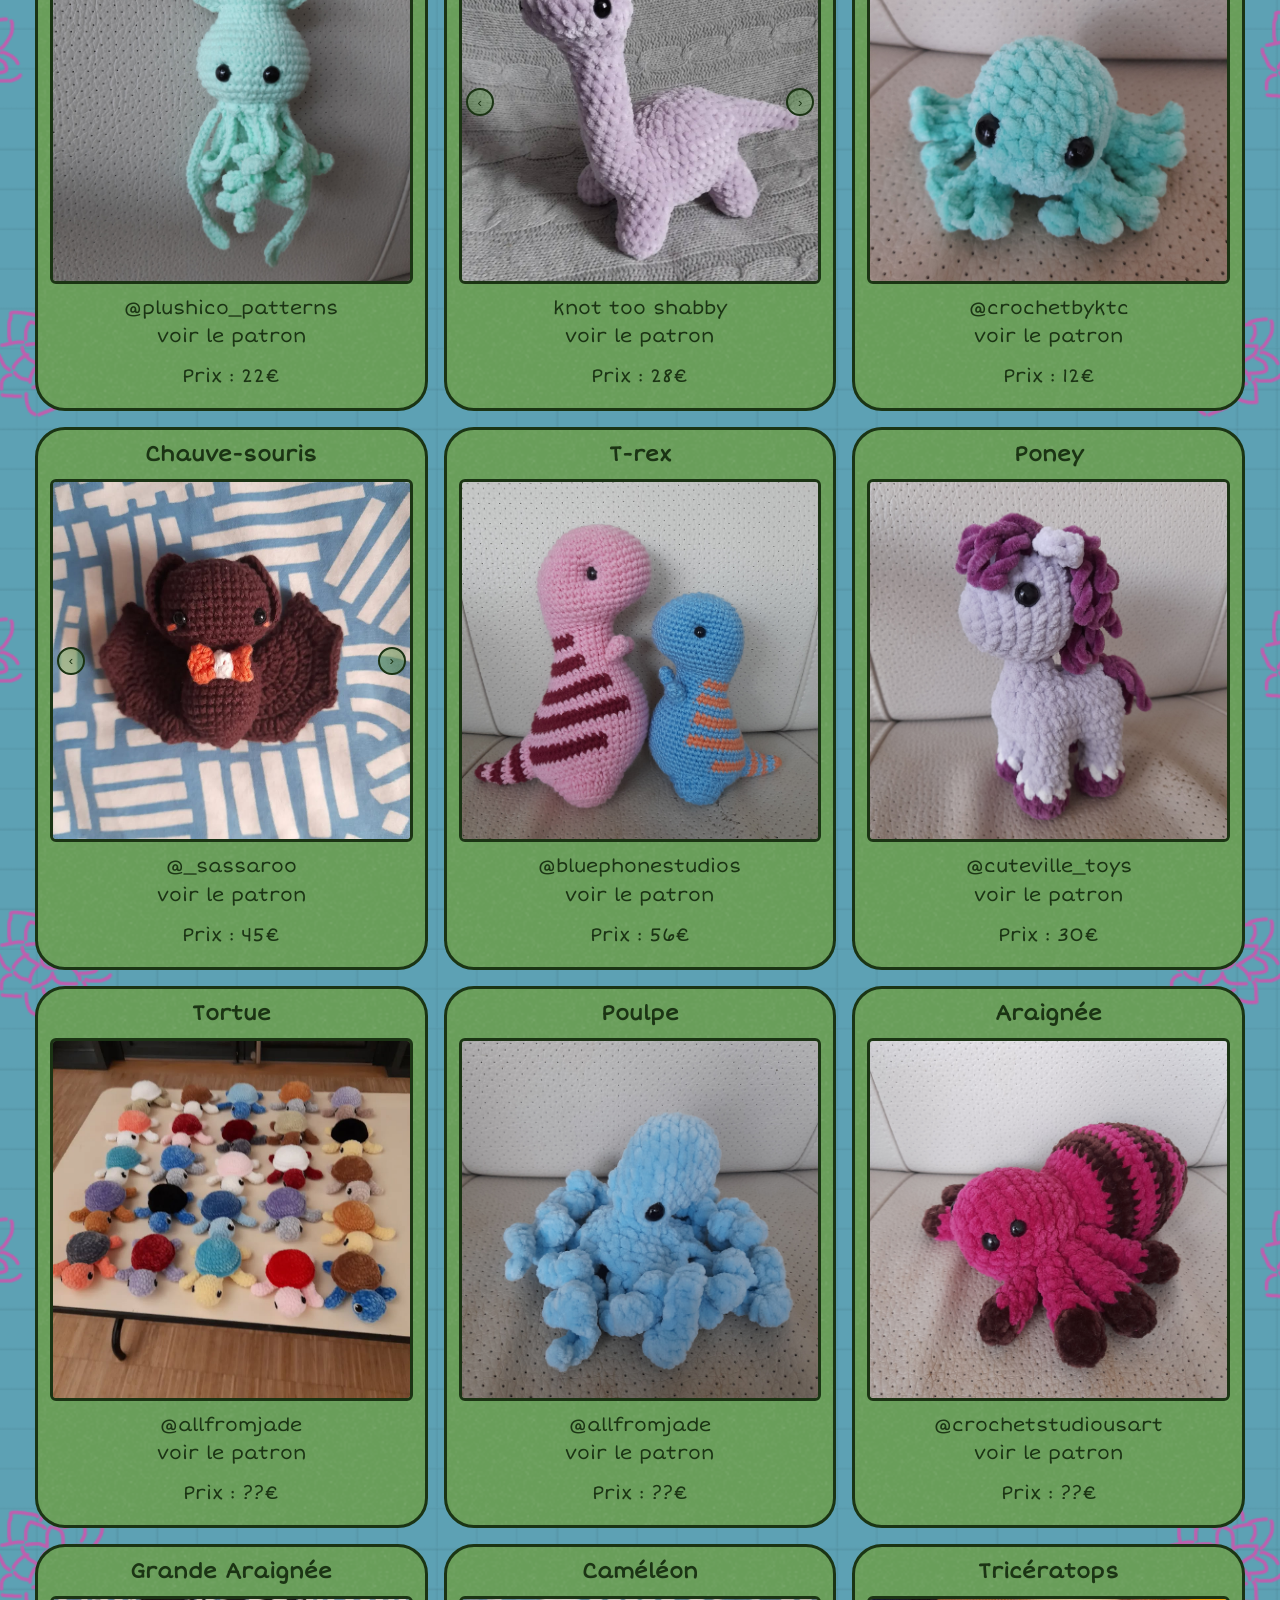
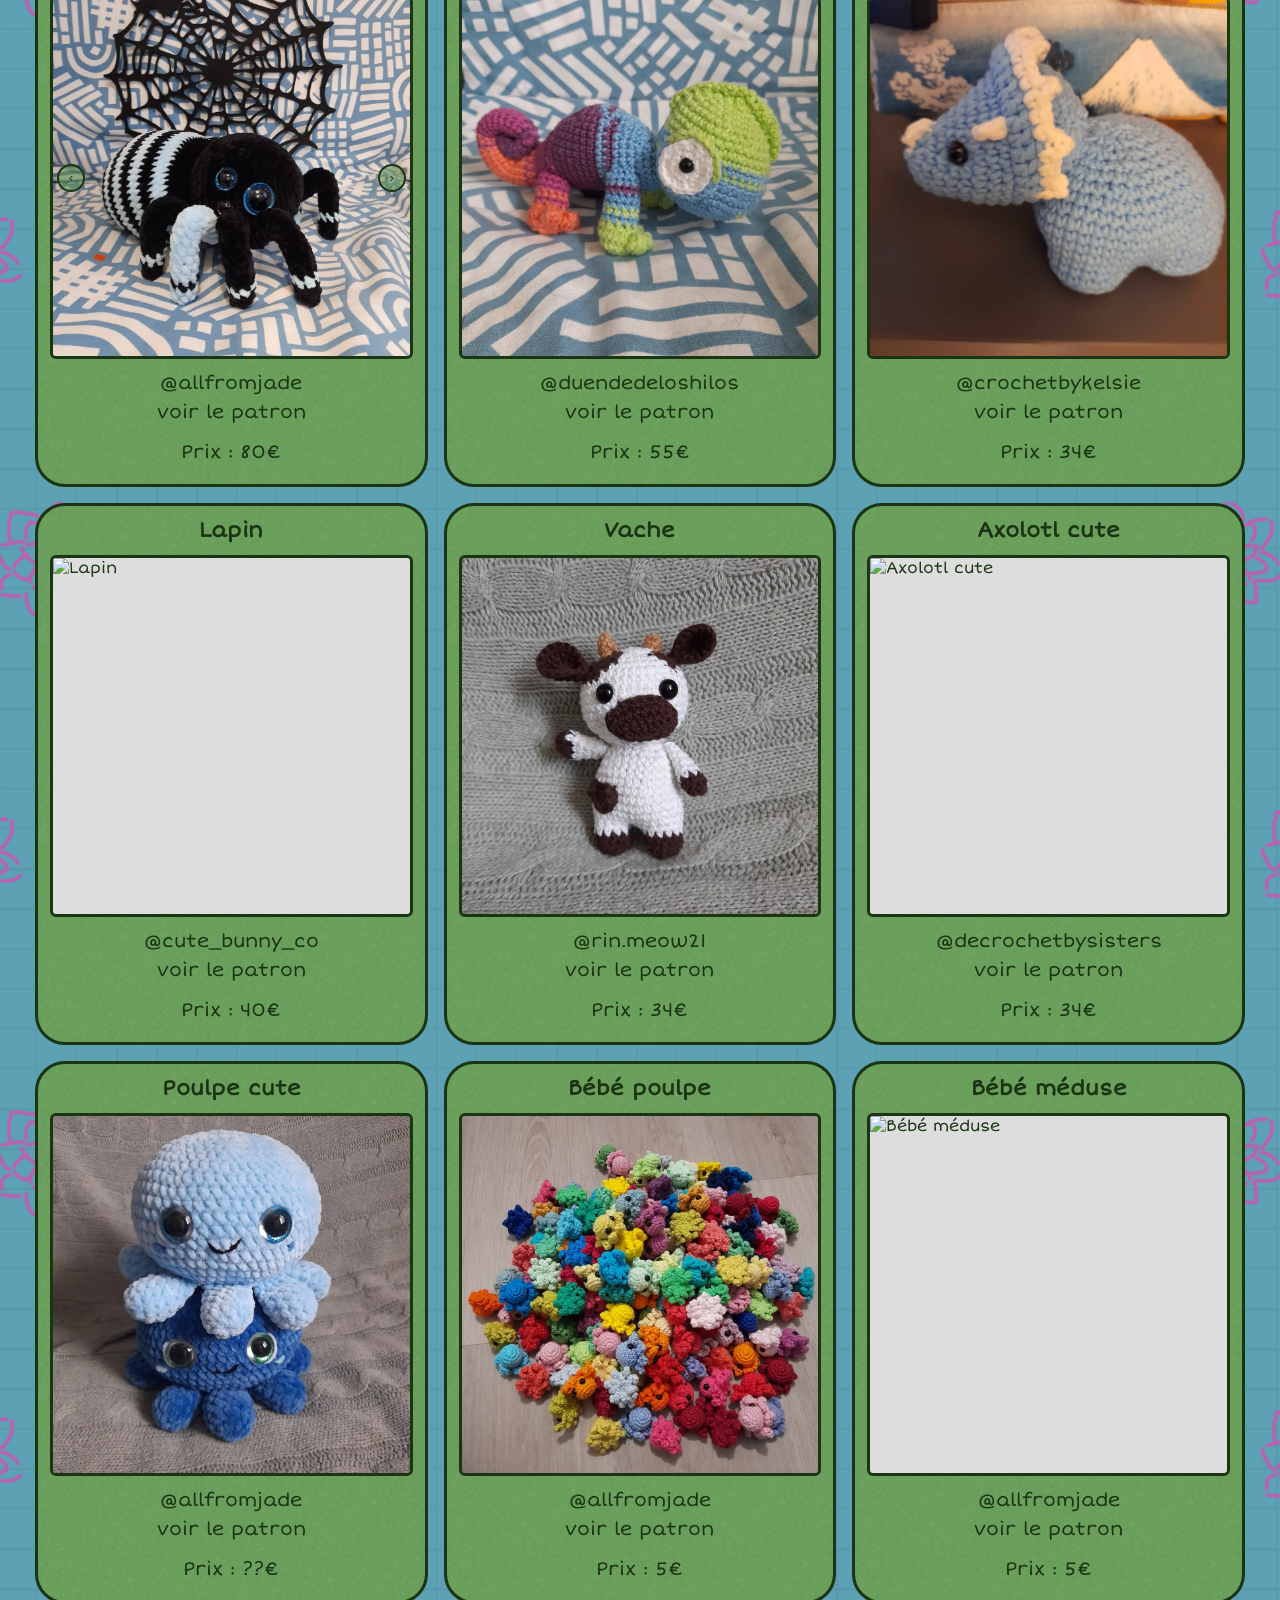
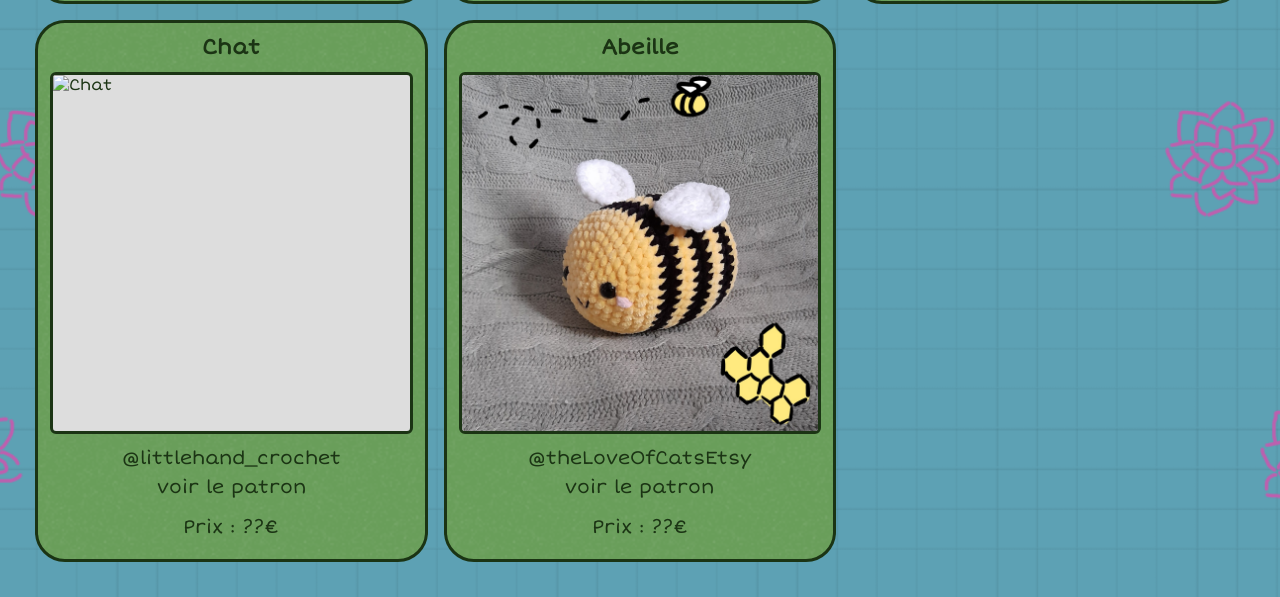
==== commit 9ba47f7d: "multiple pictures for one amigurumi" ====
--- a/index.html
+++ b/index.html
@@ -29,43 +29,60 @@
         <div class="grid" id="grid"></div>
         <script>
             const articles = [
-                { name: "Raie",                   price: "8€" ,    image: "images/stingray.jpg",         username: "@theresascrochetshop",link_author: "https://www.instagram.com/theresascrochetshop",     link_pattern: "https://youtu.be/0FyWso2WaMI?si=73kDRPiSIWpZw4YK"                                   , duration: "45min"},
-                { name: "Limace de mer",          price: "22€",    image: "images/seaslug.png",          username: "@pomsandposies",      link_author: "https://www.instagram.com/pomsandposies/",          link_pattern: "https://www.etsy.com/fr/listing/1672869150/modele-amigurumi-nudibranche-dorid-motif", duration: "1h45" },
-                { name: "Lot 3 limaces de mer",   price: "56€",    image: "images/slug_bundle.jpg",      username: "@pomsandposies",      link_author: "https://www.instagram.com/pomsandposies/",          link_pattern: "https://www.etsy.com/fr/listing/1672869150/modele-amigurumi-nudibranche-dorid-motif", duration: "1h45" },
-                { name: "Hérisson",               price: "20€",    image: "images/hedgehog.jpg",         username: "@wai.crochets",       link_author: "https://www.instagram.com/waicrochets/",            link_pattern: "https://ko-fi.com/s/d2c1a2ac8a"                                                     , duration: "1h40" },
-                { name: "Axolotl",                price: "22€",    image: "images/axolotl_small.jpg",    username: "@cuteville_toys",     link_author: "https://www.instagram.com/cuteville_toys/",         link_pattern: "https://www.etsy.com/fr/listing/4322068334/patron-au-crochet-axolotl-peluche"       , duration: "2h"   },
-                { name: "Grenouille",             price: "12€",    image: "images/frog.jpg",             username: "@crochetbyktc",       link_author: "https://www.instagram.com/crochetbyktc/",           link_pattern: "https://www.etsy.com/fr/listing/1774371171/motif-au-crochet-fabian-la-grenouille"   , duration: "1h10" },
-                { name: "Calamar",                price: "22€",    image: "images/squid.jpg",            username: "@plushico_patterns",  link_author: "https://www.instagram.com/plushico_patterns/",      link_pattern: "https://www.etsy.com/fr/listing/1669123092/patron-du-calamar-en-crochet-pas-de"     , duration: "2h"   },
-                { name: "Brontosaure",            price: "28€",    image: "images/brontosaurus.png",     username: "knot too shabby",     link_author: "https://www.etsy.com/shop/knottooshabbycrochet",    link_pattern: "https://www.etsy.com/fr/listing/523196760/patron-patron-amigurumi-sans-couture"     , duration: "2h30" },
-                { name: "Chauve-souris",          price: "45€",    image: "images/bat.png",              username: "@_sassaroo",          link_author: "https://www.instagram.com/_sassaroo/",              link_pattern: "https://www.etsy.com/fr/listing/733732024/modele-chauve-souris-au-crochet-modele"   , duration: "4h20" },
-                { name: "T-rex",                  price: "56€",    image: "images/Trex.jpg",             username: "@bluephonestudios",   link_author: "https://www.instagram.com/bluephonestudios/",       link_pattern: "https://www.etsy.com/fr/listing/126495488/modele-au-crochet-timothee-le-t-rex"      , duration: "4h20" },
-                { name: "Méduse",                 price: "17€",    image: "images/jellyfish.jpg",        username: "@cora._.crochet",     link_author: "https://www.instagram.com/cora._.crochet",          link_pattern: "https://www.instagram.com/p/CS2jg0unpPV/"                                           , duration: "1h15" },
-                { name: "Poney",                  price: "30€",    image: "images/poney.jpg",            username: "@cuteville_toys",     link_author: "https://www.instagram.com/cuteville_toys/",         link_pattern: "https://www.etsy.com/fr/listing/4310934429/lot-de-motifs-au-crochet-petits-poneys"  , duration: "2h40" },
-                { name: "Tortue",                 price: "??€",    image: "images/turtles.png",          username: "@allfromjade",        link_author: "https://www.instagram.com/allfromjade/",            link_pattern: "https://www.etsy.com/fr/listing/1309180777/crochet-patterns-the-spider-family"      , duration: "???"  },
-                { name: "Poulpe",                 price: "??€",    image: "images/octopus_medium.jpg",   username: "@allfromjade",        link_author: "https://www.instagram.com/allfromjade/",            link_pattern: "https://www.etsy.com/fr/listing/1760661079/no-sew-crochet-pattern-paula-the-octopus", duration: "1h20" },
-                { name: "Araignée",               price: "??€",    image: "images/spider_B.jpg",         username: "@crochetstudiousart", link_author: "https://www.instagram.com/crochetstudiousart/",     link_pattern: "https://www.etsy.com/fr/listing/4324816052/lot-de-motifs-au-crochet-fruitie-spiders", duration: "3h50" },
-                { name: "Grande Araignée",        price: "??€",    image: "images/spider.png",           username: "@allfromjade",        link_author: "https://www.instagram.com/allfromjade/",            link_pattern: "https://www.etsy.com/fr/listing/1309180777/crochet-patterns-the-spider-family"      , duration: "???"  },
-                { name: "Caméléon",               price: "??€",    image: "images/chameleon.png",        username: "@duendedeloshilos",   link_author: "https://www.instagram.com/duendedeloshilos/",       link_pattern: "https://duendedeloshilos.es/producto/patron-camaleon-amigurumi/"                    , duration: "???"  },
-                { name: "Tricératops",            price: "??€",    image: "images/triceratops.png",      username: "@crochetbykelsie",    link_author: "https://www.instagram.com/crochetbykelsie/",        link_pattern: "https://www.etsy.com/fr/listing/1777081022/patron-triceratops-modele-dinosaure"     , duration: "3h30" },
-                { name: "Lapin",                  price: "??€",    image: "images/bunny.png",            username: "@cute_bunny_co",      link_author: "https://www.instagram.com/cute_bunny_co/",          link_pattern: "https://www.etsy.com/fr/listing/4357478537/patron-au-crochet-floppy-bunny-peluche"  , duration: "???"  },
-                { name: "Vache",                  price: "??€",    image: "images/cow.jpg",              username: "@rin.meow21",         link_author: "https://www.instagram.com/rin.meow21/",             link_pattern: "https://www.etsy.com/fr/listing/1052461006/modele-au-crochet-2-en-1-vache-laitiere" , duration: "3h40" },
-                { name: "Axolotl cute",           price: "??€",    image: "images/axolotl.png",          username: "@decrochetbysisters", link_author: "https://www.instagram.com/decrochetbysisters/",     link_pattern: "https://www.etsy.com/fr/listing/1615197603/modele-au-crochet-axolotl-guide-facile"  , duration: "3h"   },
-                { name: "Poulpe cute",            price: "??€",    image: "images/octopus_cute.png",     username: "@allfromjade",        link_author: "https://www.instagram.com/allfromjade/",            link_pattern: "https://www.etsy.com/fr/listing/1572613943/no-sew-crochet-patterns-bundle-pack"     , duration: "???"  },
-                { name: "Bébé poulpe",            price: "5€" ,    image: "images/octopus_baby.png",     username: "@allfromjade",        link_author: "https://www.instagram.com/allfromjade/",            link_pattern: "https://youtu.be/04A38l61RZM?si=ScYhm9jYLQAKt0at"                                   , duration: "25min"},
-                { name: "Bébé méduse",            price: "5€" ,    image: "images/jellyfish_baby.png",   username: "@allfromjade",        link_author: "https://www.instagram.com/allfromjade/",            link_pattern: "https://youtu.be/oOvuxXzPyzg?si=jTVe7PA3tttBU-dG"                                   , duration: "???"  },
-                { name: "Chat",                   price: "??€",    image: "images/cat.png",              username: "@littlehand_crochet", link_author: "https://www.instagram.com/littlehand_crochet/",     link_pattern: "https://littlehandcrochet.com/collections/cat-kingdom"                              , duration: "???"  },
-                { name: "Abeille",                price: "??€",    image: "images/bee.png",              username: "@theLoveOfCatsEtsy",  link_author: "https://www.instagram.com/theloveofcatsetsy/",      link_pattern: "https://www.etsy.com/fr/listing/954479616/motif-dabeille-au-crochet-numerique"      , duration: "???"  }
+                { name: "Raie",                   price: "8€" ,    images: ["images/stingray.jpg"],         username: "@theresascrochetshop",link_author: "https://www.instagram.com/theresascrochetshop",     link_pattern: "https://youtu.be/0FyWso2WaMI?si=73kDRPiSIWpZw4YK"                                   , duration: "45min"},
+                { name: "Limace de mer",          price: "22€",    images: ["images/seaslug.jpg", 
+                                                                            "images/seaslug1.jpg", 
+                                                                            "images/seaslug2.jpg",
+                                                                            "images/seaslug3.jpg"],         username: "@pomsandposies",      link_author: "https://www.instagram.com/pomsandposies/",          link_pattern: "https://www.etsy.com/fr/listing/1672869150/modele-amigurumi-nudibranche-dorid-motif", duration: "1h45" },
+                { name: "Lot 3 limaces de mer",   price: "56€",    images: ["images/slug_bundle1.jpg",
+                                                                            "images/slug_bundle.jpg", 
+                                                                            "images/slug_bundle2.jpg"],     username: "@pomsandposies",      link_author: "https://www.instagram.com/pomsandposies/",          link_pattern: "https://www.etsy.com/fr/listing/1672869150/modele-amigurumi-nudibranche-dorid-motif", duration: "1h45" },
+                { name: "Hérisson",               price: "20€",    images: ["images/hedgehog.jpg"],         username: "@wai.crochets",       link_author: "https://www.instagram.com/waicrochets/",            link_pattern: "https://ko-fi.com/s/d2c1a2ac8a"                                                     , duration: "1h40" },
+                { name: "Méduse",                 price: "17€",    images: ["images/jellyfish.jpg"],        username: "@cora._.crochet",     link_author: "https://www.instagram.com/cora._.crochet",          link_pattern: "https://www.instagram.com/p/CS2jg0unpPV/"                                           , duration: "1h15" },
+                { name: "Axolotl",                price: "22€",    images: ["images/axolotl_small.jpg"],    username: "@cuteville_toys",     link_author: "https://www.instagram.com/cuteville_toys/",         link_pattern: "https://www.etsy.com/fr/listing/4322068334/patron-au-crochet-axolotl-peluche"       , duration: "2h"   },
+                { name: "Calamar",                price: "22€",    images: ["images/squid.jpg"],            username: "@plushico_patterns",  link_author: "https://www.instagram.com/plushico_patterns/",      link_pattern: "https://www.etsy.com/fr/listing/1669123092/patron-du-calamar-en-crochet-pas-de"     , duration: "2h"   },
+                { name: "Brontosaure",            price: "28€",    images: ["images/brontosaurus.png",
+                                                                            "images/brontosaurus1.jpg", 
+                                                                            "images/brontosaurus2.jpg"],    username: "knot too shabby",     link_author: "https://www.etsy.com/shop/knottooshabbycrochet",    link_pattern: "https://www.etsy.com/fr/listing/523196760/patron-patron-amigurumi-sans-couture"     , duration: "2h30" },
+                { name: "Grenouille",             price: "12€",    images: ["images/frog.jpg"],             username: "@crochetbyktc",       link_author: "https://www.instagram.com/crochetbyktc/",           link_pattern: "https://www.etsy.com/fr/listing/1774371171/motif-au-crochet-fabian-la-grenouille"   , duration: "1h10" },
+                { name: "Chauve-souris",          price: "45€",    images: ["images/bat.png",
+                                                                            "images/bat_kiwi.jpg",
+                                                                            "images/bat_trans.png"],        username: "@_sassaroo",          link_author: "https://www.instagram.com/_sassaroo/",              link_pattern: "https://www.etsy.com/fr/listing/733732024/modele-chauve-souris-au-crochet-modele"   , duration: "4h20" },
+                { name: "T-rex",                  price: "56€",    images: ["images/Trex.jpg"],             username: "@bluephonestudios",   link_author: "https://www.instagram.com/bluephonestudios/",       link_pattern: "https://www.etsy.com/fr/listing/126495488/modele-au-crochet-timothee-le-t-rex"      , duration: "4h20" },
+                { name: "Poney",                  price: "30€",    images: ["images/poney.jpg"],            username: "@cuteville_toys",     link_author: "https://www.instagram.com/cuteville_toys/",         link_pattern: "https://www.etsy.com/fr/listing/4310934429/lot-de-motifs-au-crochet-petits-poneys"  , duration: "2h40" },
+                { name: "Tortue",                 price: "??€",    images: ["images/turtles.png"],          username: "@allfromjade",        link_author: "https://www.instagram.com/allfromjade/",            link_pattern: "https://www.etsy.com/fr/listing/1309180777/crochet-patterns-the-spider-family"      , duration: "???"  },
+                { name: "Poulpe",                 price: "??€",    images: ["images/octopus_medium.jpg"],   username: "@allfromjade",        link_author: "https://www.instagram.com/allfromjade/",            link_pattern: "https://www.etsy.com/fr/listing/1760661079/no-sew-crochet-pattern-paula-the-octopus", duration: "1h20" },
+                { name: "Araignée",               price: "??€",    images: ["images/spider_B.jpg"],         username: "@crochetstudiousart", link_author: "https://www.instagram.com/crochetstudiousart/",     link_pattern: "https://www.etsy.com/fr/listing/4324816052/lot-de-motifs-au-crochet-fruitie-spiders", duration: "3h50" },
+                { name: "Grande Araignée",        price: "80€",    images: ["images/spider.png",
+                                                                            "images/spider1.jpg",
+                                                                            "images/spider2.jpg"],          username: "@allfromjade",        link_author: "https://www.instagram.com/allfromjade/",            link_pattern: "https://www.etsy.com/fr/listing/1309180777/crochet-patterns-the-spider-family"      , duration: "???"  },
+                { name: "Caméléon",               price: "55€",    images: ["images/chameleon.png"],        username: "@duendedeloshilos",   link_author: "https://www.instagram.com/duendedeloshilos/",       link_pattern: "https://duendedeloshilos.es/producto/patron-camaleon-amigurumi/"                    , duration: "???"  },
+                { name: "Tricératops",            price: "34€",    images: ["images/triceratops.png"],      username: "@crochetbykelsie",    link_author: "https://www.instagram.com/crochetbykelsie/",        link_pattern: "https://www.etsy.com/fr/listing/1777081022/patron-triceratops-modele-dinosaure"     , duration: "3h30" },
+                { name: "Lapin",                  price: "40€",    images: ["images/bunny.png"],            username: "@cute_bunny_co",      link_author: "https://www.instagram.com/cute_bunny_co/",          link_pattern: "https://www.etsy.com/fr/listing/4357478537/patron-au-crochet-floppy-bunny-peluche"  , duration: "???"  },
+                { name: "Vache",                  price: "34€",    images: ["images/cow.jpg"],              username: "@rin.meow21",         link_author: "https://www.instagram.com/rin.meow21/",             link_pattern: "https://www.etsy.com/fr/listing/1052461006/modele-au-crochet-2-en-1-vache-laitiere" , duration: "3h40" },
+                { name: "Axolotl cute",           price: "34€",    images: ["images/axolotl.png"],          username: "@decrochetbysisters", link_author: "https://www.instagram.com/decrochetbysisters/",     link_pattern: "https://www.etsy.com/fr/listing/1615197603/modele-au-crochet-axolotl-guide-facile"  , duration: "3h"   },
+                { name: "Poulpe cute",            price: "??€",    images: ["images/octopus_cute.png"],     username: "@allfromjade",        link_author: "https://www.instagram.com/allfromjade/",            link_pattern: "https://www.etsy.com/fr/listing/1572613943/no-sew-crochet-patterns-bundle-pack"     , duration: "???"  },
+                { name: "Bébé poulpe",            price: "5€" ,    images: ["images/octopus_baby.png"],     username: "@allfromjade",        link_author: "https://www.instagram.com/allfromjade/",            link_pattern: "https://youtu.be/04A38l61RZM?si=ScYhm9jYLQAKt0at"                                   , duration: "25min"},
+                { name: "Bébé méduse",            price: "5€" ,    images: ["images/jellyfish_baby.png"],   username: "@allfromjade",        link_author: "https://www.instagram.com/allfromjade/",            link_pattern: "https://youtu.be/oOvuxXzPyzg?si=jTVe7PA3tttBU-dG"                                   , duration: "???"  },
+                { name: "Chat",                   price: "??€",    images: ["images/cat.png"],              username: "@littlehand_crochet", link_author: "https://www.instagram.com/littlehand_crochet/",     link_pattern: "https://littlehandcrochet.com/collections/cat-kingdom"                              , duration: "???"  },
+                { name: "Abeille",                price: "??€",    images: ["images/bee.png"],              username: "@theLoveOfCatsEtsy",  link_author: "https://www.instagram.com/theloveofcatsetsy/",      link_pattern: "https://www.etsy.com/fr/listing/954479616/motif-dabeille-au-crochet-numerique"      , duration: "???"  }
                 ];
             const grid = document.getElementById("grid");
+
             articles.forEach(a => {
+                const multi = a.images.length > 1;
+                const carouselHTML = `
+                    <div class="card-image carousel">
+                        <img class="carousel-img" src="${a.images[0]}" alt="${a.name}" data-images='${JSON.stringify(a.images)}' data-index="0">
+                        ${multi ? `<button class="btn-prev">‹</button><button class="btn-next">›</button>` : ""}
+                    </div>`;
+
                 grid.innerHTML += `
                     <div class="card">
                         <div class="card-top">
-                                <span class="card-name">${a.name}</span>
+                            <span class="card-name">${a.name}</span>
                         </div>
-                        <div class="card-image">
-                            <img src="${a.image}" alt="${a.name}">
-                        </div>
+                        ${carouselHTML}
                         <div class="card-content">
                             <div class="card-middle">
                                 <a href="${a.link_author}" target="_blank">${a.username}</a>
@@ -75,8 +92,18 @@
                                 <span>Prix : ${a.price}</span>
                             </div>
                         </div>
-                    </div>
-                `;
+                    </div>`;
+            });
+
+            document.querySelector(".grid").addEventListener("click", e => {
+                const btn = e.target.closest(".btn-prev, .btn-next");
+                if (!btn) return;
+                const img = btn.closest(".carousel").querySelector(".carousel-img");
+                const images = JSON.parse(img.dataset.images);
+                let i = parseInt(img.dataset.index);
+                i = btn.classList.contains("btn-next") ? (i + 1) % images.length : (i - 1 + images.length) % images.length;
+                img.src = images[i];
+                img.dataset.index = i;
             });
         </script>
         <!-- Add this under the card name if I want to add the duration
--- a/style.css
+++ b/style.css
@@ -1,5 +1,6 @@
 :root {
     --color-primary: rgb(105, 158, 90);
+    --color-primary-alpha: rgb(105, 158, 90, 0.5);
     --color-highlight: rgb(57, 108, 39);
     --color-nav: rgb(71, 107, 46);
     --color-accent: rgb(145, 204, 120);
@@ -288,4 +289,36 @@
 .doodle-right {
     right: -140px;
     top: 0;
-}+}
+
+
+/* --- carousel --- */
+
+.carousel {
+    position: relative;
+    width: 100%;
+    aspect-ratio: 1;
+    overflow: hidden;
+}
+
+.btn-prev, .btn-next {
+    position: absolute;
+    top: 50%;
+    transform: translateY(-50%);
+    background: var(--color-primary-alpha);
+    border: 2px solid var(--color-border);
+    border-radius: 50%;
+    width: 28px;
+    height: 28px;
+    cursor: pointer;
+    color: var(--color-text);
+}
+
+.btn-prev:hover, .btn-next:hover {
+    background: var(--color-border);
+    border: 2px solid var(--color-primary);
+    color: var(--color-text-hover);
+}
+
+.btn-prev { left: 4px; }
+.btn-next { right: 4px; }
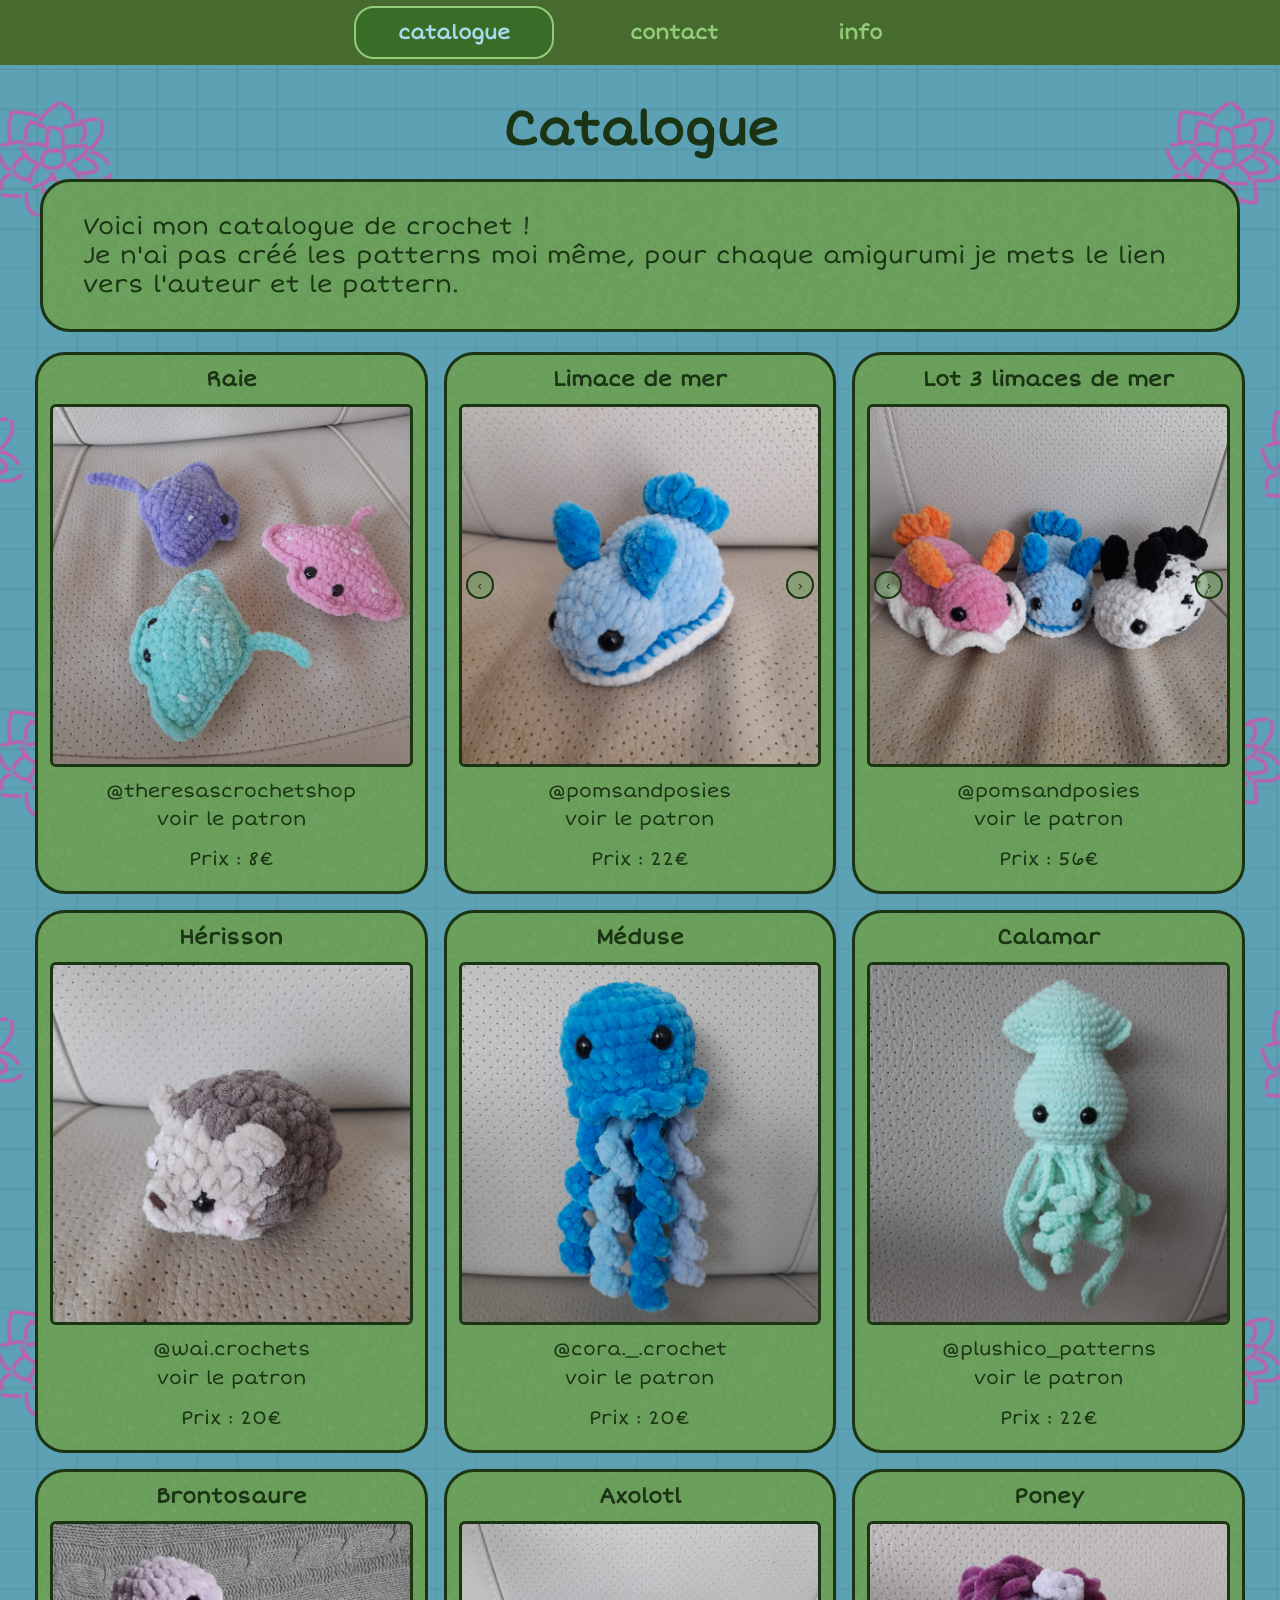
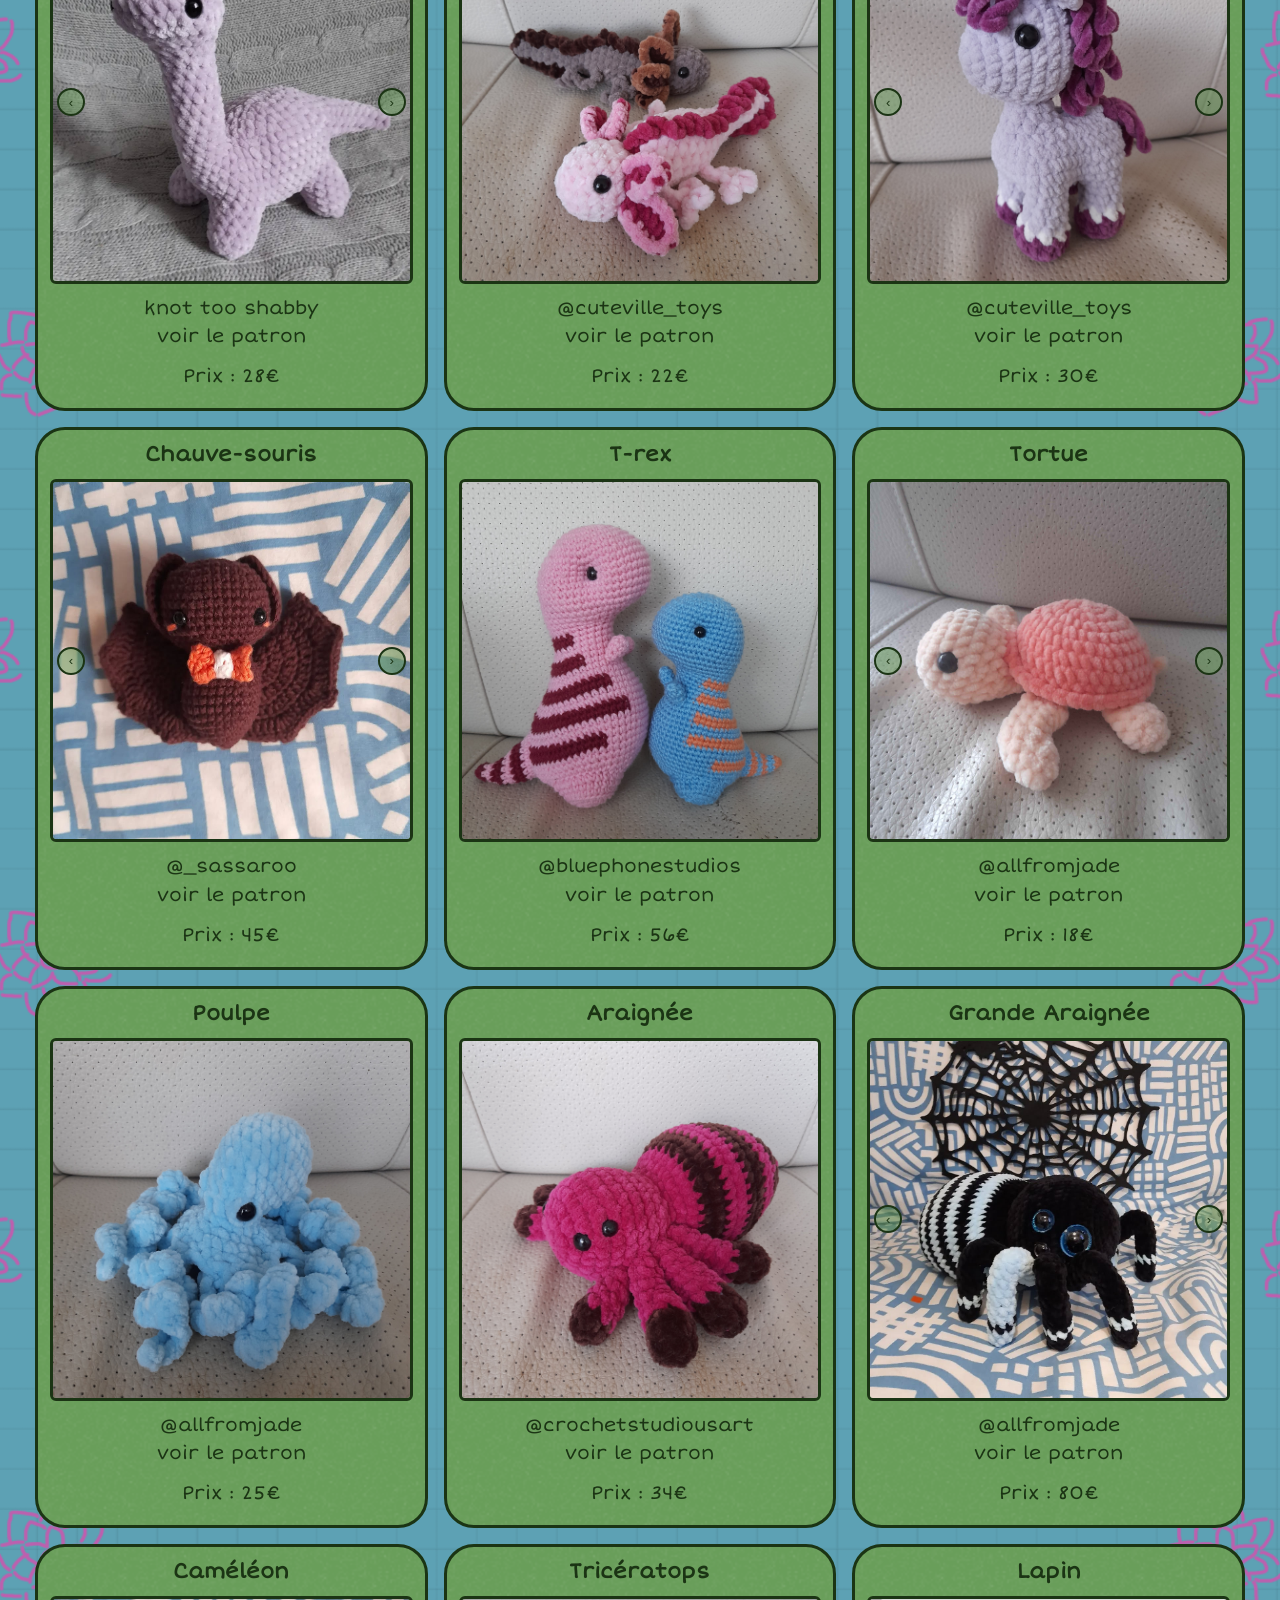
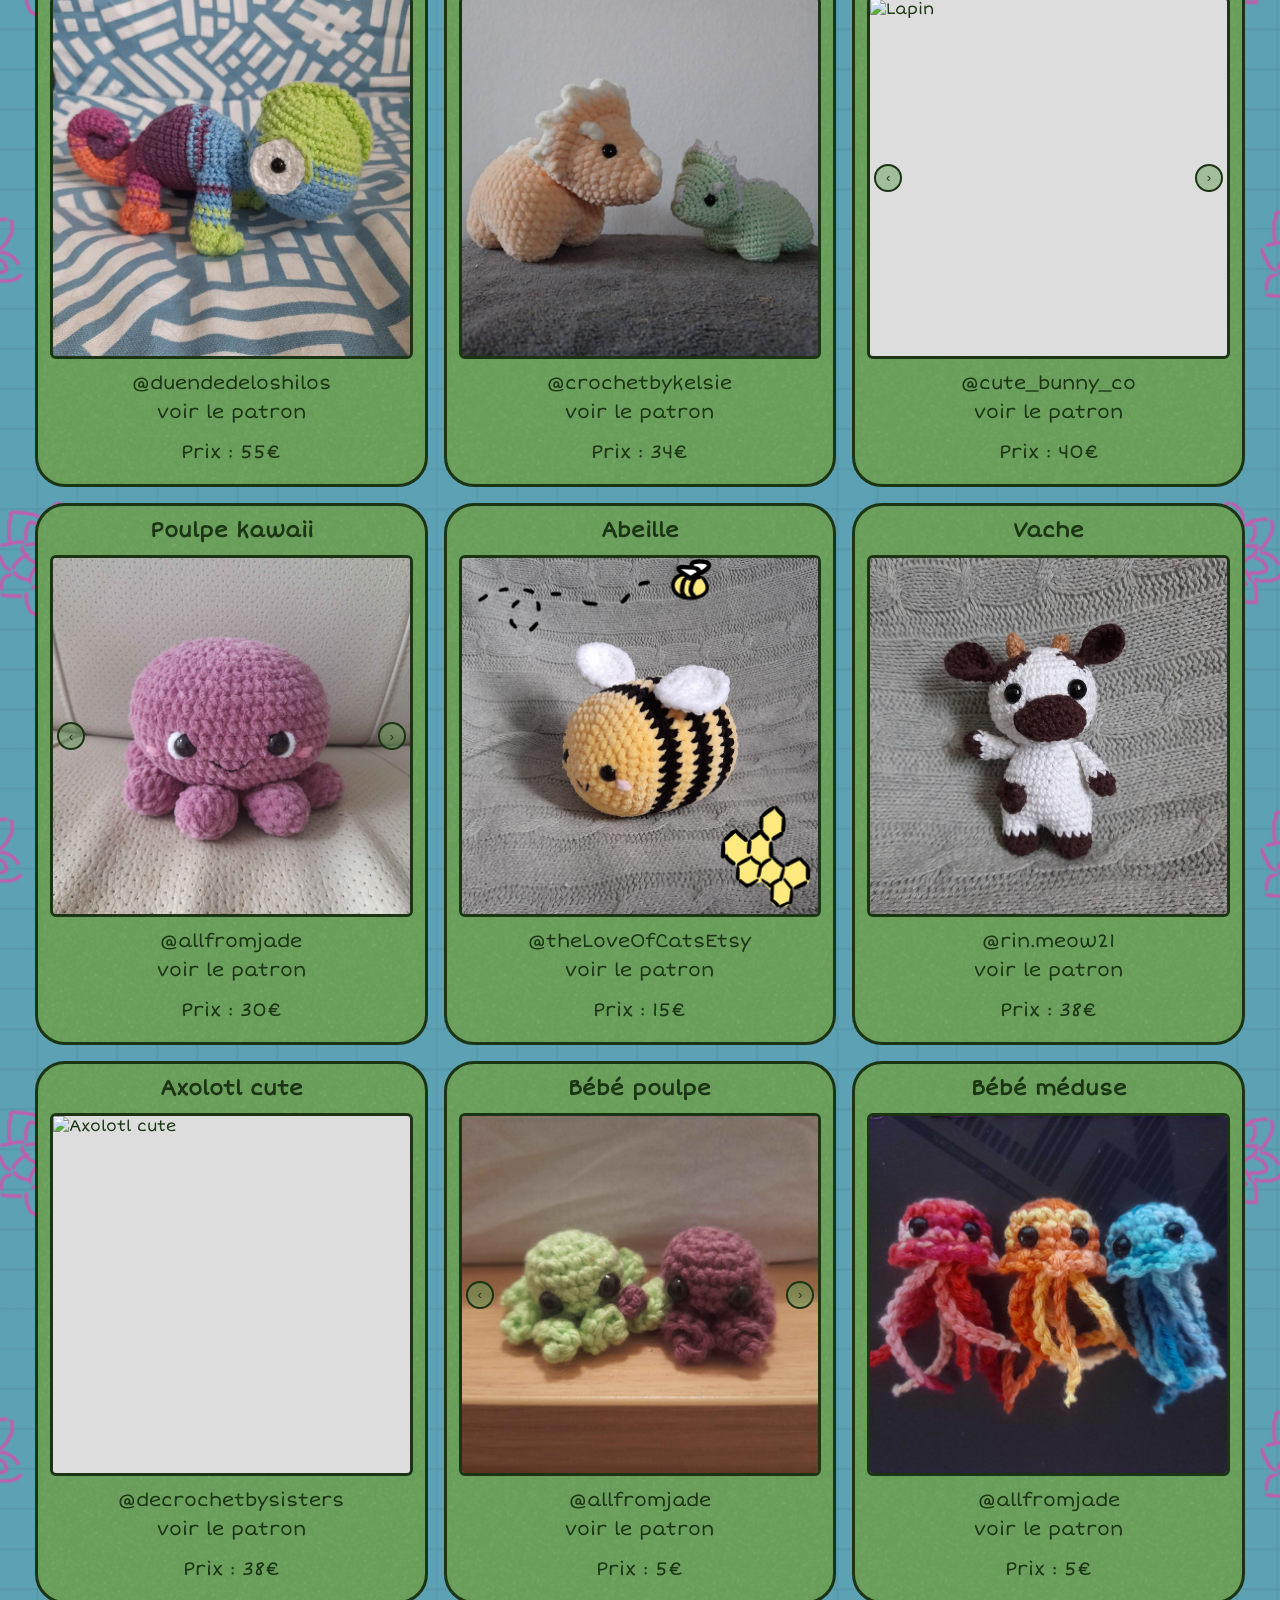
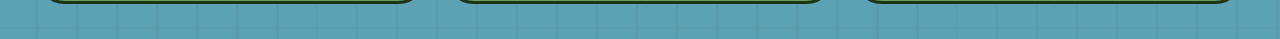
==== commit 57575357: "add pictures and small tweaks" ====
--- a/index.html
+++ b/index.html
@@ -36,36 +36,44 @@
                                                                             "images/seaslug3.jpg"],         username: "@pomsandposies",      link_author: "https://www.instagram.com/pomsandposies/",          link_pattern: "https://www.etsy.com/fr/listing/1672869150/modele-amigurumi-nudibranche-dorid-motif", duration: "1h45" },
                 { name: "Lot 3 limaces de mer",   price: "56€",    images: ["images/slug_bundle1.jpg",
                                                                             "images/slug_bundle.jpg", 
-                                                                            "images/slug_bundle2.jpg"],     username: "@pomsandposies",      link_author: "https://www.instagram.com/pomsandposies/",          link_pattern: "https://www.etsy.com/fr/listing/1672869150/modele-amigurumi-nudibranche-dorid-motif", duration: "1h45" },
+                                                                            "images/slug_bundle2.jpg",
+                                                                            "images/slug_bundle3.jpg",
+                                                                            "images/slug_bundle4.jpg", 
+                                                                            "images/slug_bundle5.jpg"],     username: "@pomsandposies",      link_author: "https://www.instagram.com/pomsandposies/",          link_pattern: "https://www.etsy.com/fr/listing/1672869150/modele-amigurumi-nudibranche-dorid-motif", duration: "1h45" },
                 { name: "Hérisson",               price: "20€",    images: ["images/hedgehog.jpg"],         username: "@wai.crochets",       link_author: "https://www.instagram.com/waicrochets/",            link_pattern: "https://ko-fi.com/s/d2c1a2ac8a"                                                     , duration: "1h40" },
-                { name: "Méduse",                 price: "17€",    images: ["images/jellyfish.jpg"],        username: "@cora._.crochet",     link_author: "https://www.instagram.com/cora._.crochet",          link_pattern: "https://www.instagram.com/p/CS2jg0unpPV/"                                           , duration: "1h15" },
-                { name: "Axolotl",                price: "22€",    images: ["images/axolotl_small.jpg"],    username: "@cuteville_toys",     link_author: "https://www.instagram.com/cuteville_toys/",         link_pattern: "https://www.etsy.com/fr/listing/4322068334/patron-au-crochet-axolotl-peluche"       , duration: "2h"   },
+                { name: "Méduse",                 price: "20€",    images: ["images/jellyfish.jpg"],        username: "@cora._.crochet",     link_author: "https://www.instagram.com/cora._.crochet",          link_pattern: "https://www.instagram.com/p/CS2jg0unpPV/"                                           , duration: "1h15" },
                 { name: "Calamar",                price: "22€",    images: ["images/squid.jpg"],            username: "@plushico_patterns",  link_author: "https://www.instagram.com/plushico_patterns/",      link_pattern: "https://www.etsy.com/fr/listing/1669123092/patron-du-calamar-en-crochet-pas-de"     , duration: "2h"   },
                 { name: "Brontosaure",            price: "28€",    images: ["images/brontosaurus.png",
                                                                             "images/brontosaurus1.jpg", 
                                                                             "images/brontosaurus2.jpg"],    username: "knot too shabby",     link_author: "https://www.etsy.com/shop/knottooshabbycrochet",    link_pattern: "https://www.etsy.com/fr/listing/523196760/patron-patron-amigurumi-sans-couture"     , duration: "2h30" },
-                { name: "Grenouille",             price: "12€",    images: ["images/frog.jpg"],             username: "@crochetbyktc",       link_author: "https://www.instagram.com/crochetbyktc/",           link_pattern: "https://www.etsy.com/fr/listing/1774371171/motif-au-crochet-fabian-la-grenouille"   , duration: "1h10" },
+                { name: "Axolotl",                price: "22€",    images: ["images/axolotl_small.jpg"],    username: "@cuteville_toys",     link_author: "https://www.instagram.com/cuteville_toys/",         link_pattern: "https://www.etsy.com/fr/listing/4322068334/patron-au-crochet-axolotl-peluche"       , duration: "2h"   },
+                { name: "Poney",                  price: "30€",    images: ["images/poney.jpg",
+                                                                            "images/mlp_unicorn.jpg", 
+                                                                            "images/mlp_pegasus.jpg",],     username: "@cuteville_toys",     link_author: "https://www.instagram.com/cuteville_toys/",         link_pattern: "https://www.etsy.com/fr/listing/4310934429/lot-de-motifs-au-crochet-petits-poneys"  , duration: "2h40" },
                 { name: "Chauve-souris",          price: "45€",    images: ["images/bat.png",
                                                                             "images/bat_kiwi.jpg",
                                                                             "images/bat_trans.png"],        username: "@_sassaroo",          link_author: "https://www.instagram.com/_sassaroo/",              link_pattern: "https://www.etsy.com/fr/listing/733732024/modele-chauve-souris-au-crochet-modele"   , duration: "4h20" },
                 { name: "T-rex",                  price: "56€",    images: ["images/Trex.jpg"],             username: "@bluephonestudios",   link_author: "https://www.instagram.com/bluephonestudios/",       link_pattern: "https://www.etsy.com/fr/listing/126495488/modele-au-crochet-timothee-le-t-rex"      , duration: "4h20" },
-                { name: "Poney",                  price: "30€",    images: ["images/poney.jpg"],            username: "@cuteville_toys",     link_author: "https://www.instagram.com/cuteville_toys/",         link_pattern: "https://www.etsy.com/fr/listing/4310934429/lot-de-motifs-au-crochet-petits-poneys"  , duration: "2h40" },
-                { name: "Tortue",                 price: "??€",    images: ["images/turtles.png"],          username: "@allfromjade",        link_author: "https://www.instagram.com/allfromjade/",            link_pattern: "https://www.etsy.com/fr/listing/1309180777/crochet-patterns-the-spider-family"      , duration: "???"  },
-                { name: "Poulpe",                 price: "??€",    images: ["images/octopus_medium.jpg"],   username: "@allfromjade",        link_author: "https://www.instagram.com/allfromjade/",            link_pattern: "https://www.etsy.com/fr/listing/1760661079/no-sew-crochet-pattern-paula-the-octopus", duration: "1h20" },
-                { name: "Araignée",               price: "??€",    images: ["images/spider_B.jpg"],         username: "@crochetstudiousart", link_author: "https://www.instagram.com/crochetstudiousart/",     link_pattern: "https://www.etsy.com/fr/listing/4324816052/lot-de-motifs-au-crochet-fruitie-spiders", duration: "3h50" },
+                { name: "Tortue",                 price: "18€",    images: ["images/turtle_single.jpg",
+                                                                            "images/turtles.png"],          username: "@allfromjade",        link_author: "https://www.instagram.com/allfromjade/",            link_pattern: "https://www.etsy.com/fr/listing/1414797382/no-sew-crochet-pattern-tiana-the-tiny"      , duration: "???"  },
+                { name: "Poulpe",                 price: "25€",    images: ["images/octopus_medium.jpg"],   username: "@allfromjade",        link_author: "https://www.instagram.com/allfromjade/",            link_pattern: "https://www.etsy.com/fr/listing/1760661079/no-sew-crochet-pattern-paula-the-octopus", duration: "1h20" },
+                { name: "Araignée",               price: "34€",    images: ["images/spider_B.jpg"],         username: "@crochetstudiousart", link_author: "https://www.instagram.com/crochetstudiousart/",     link_pattern: "https://www.etsy.com/fr/listing/4324816052/lot-de-motifs-au-crochet-fruitie-spiders", duration: "3h50" },
                 { name: "Grande Araignée",        price: "80€",    images: ["images/spider.png",
                                                                             "images/spider1.jpg",
                                                                             "images/spider2.jpg"],          username: "@allfromjade",        link_author: "https://www.instagram.com/allfromjade/",            link_pattern: "https://www.etsy.com/fr/listing/1309180777/crochet-patterns-the-spider-family"      , duration: "???"  },
                 { name: "Caméléon",               price: "55€",    images: ["images/chameleon.png"],        username: "@duendedeloshilos",   link_author: "https://www.instagram.com/duendedeloshilos/",       link_pattern: "https://duendedeloshilos.es/producto/patron-camaleon-amigurumi/"                    , duration: "???"  },
-                { name: "Tricératops",            price: "34€",    images: ["images/triceratops.png"],      username: "@crochetbykelsie",    link_author: "https://www.instagram.com/crochetbykelsie/",        link_pattern: "https://www.etsy.com/fr/listing/1777081022/patron-triceratops-modele-dinosaure"     , duration: "3h30" },
-                { name: "Lapin",                  price: "40€",    images: ["images/bunny.png"],            username: "@cute_bunny_co",      link_author: "https://www.instagram.com/cute_bunny_co/",          link_pattern: "https://www.etsy.com/fr/listing/4357478537/patron-au-crochet-floppy-bunny-peluche"  , duration: "???"  },
-                { name: "Vache",                  price: "34€",    images: ["images/cow.jpg"],              username: "@rin.meow21",         link_author: "https://www.instagram.com/rin.meow21/",             link_pattern: "https://www.etsy.com/fr/listing/1052461006/modele-au-crochet-2-en-1-vache-laitiere" , duration: "3h40" },
-                { name: "Axolotl cute",           price: "34€",    images: ["images/axolotl.png"],          username: "@decrochetbysisters", link_author: "https://www.instagram.com/decrochetbysisters/",     link_pattern: "https://www.etsy.com/fr/listing/1615197603/modele-au-crochet-axolotl-guide-facile"  , duration: "3h"   },
-                { name: "Poulpe cute",            price: "??€",    images: ["images/octopus_cute.png"],     username: "@allfromjade",        link_author: "https://www.instagram.com/allfromjade/",            link_pattern: "https://www.etsy.com/fr/listing/1572613943/no-sew-crochet-patterns-bundle-pack"     , duration: "???"  },
-                { name: "Bébé poulpe",            price: "5€" ,    images: ["images/octopus_baby.png"],     username: "@allfromjade",        link_author: "https://www.instagram.com/allfromjade/",            link_pattern: "https://youtu.be/04A38l61RZM?si=ScYhm9jYLQAKt0at"                                   , duration: "25min"},
-                { name: "Bébé méduse",            price: "5€" ,    images: ["images/jellyfish_baby.png"],   username: "@allfromjade",        link_author: "https://www.instagram.com/allfromjade/",            link_pattern: "https://youtu.be/oOvuxXzPyzg?si=jTVe7PA3tttBU-dG"                                   , duration: "???"  },
-                { name: "Chat",                   price: "??€",    images: ["images/cat.png"],              username: "@littlehand_crochet", link_author: "https://www.instagram.com/littlehand_crochet/",     link_pattern: "https://littlehandcrochet.com/collections/cat-kingdom"                              , duration: "???"  },
-                { name: "Abeille",                price: "??€",    images: ["images/bee.png"],              username: "@theLoveOfCatsEtsy",  link_author: "https://www.instagram.com/theloveofcatsetsy/",      link_pattern: "https://www.etsy.com/fr/listing/954479616/motif-dabeille-au-crochet-numerique"      , duration: "???"  }
+                { name: "Tricératops",            price: "34€",    images: ["images/triceratops.jpg"],      username: "@crochetbykelsie",    link_author: "https://www.instagram.com/crochetbykelsie/",        link_pattern: "https://www.etsy.com/fr/listing/1777081022/patron-triceratops-modele-dinosaure"     , duration: "3h30" },
+                { name: "Lapin",                  price: "40€",    images: ["images/bunny.png",
+                                                                            "images/bunny_2.jpg",
+                                                                            "images/bunny_3.jpg"],          username: "@cute_bunny_co",      link_author: "https://www.instagram.com/cute_bunny_co/",          link_pattern: "https://www.etsy.com/fr/listing/4357478537/patron-au-crochet-floppy-bunny-peluche"  , duration: "???"  },
+                { name: "Poulpe kawaii",          price: "30€",    images: ["images/octopus_cute_2.png",
+                                                                            "images/octopus_cute.png"],     username: "@allfromjade",        link_author: "https://www.instagram.com/allfromjade/",            link_pattern: "https://www.etsy.com/fr/listing/1572613943/no-sew-crochet-patterns-bundle-pack"     , duration: "???"  },
+                { name: "Abeille",                price: "15€",    images: ["images/bee.png"],              username: "@theLoveOfCatsEtsy",  link_author: "https://www.instagram.com/theloveofcatsetsy/",      link_pattern: "https://www.etsy.com/fr/listing/954479616/motif-dabeille-au-crochet-numerique"      , duration: "???"  },
+                { name: "Vache",                  price: "38€",    images: ["images/cow.jpg"],              username: "@rin.meow21",         link_author: "https://www.instagram.com/rin.meow21/",             link_pattern: "https://www.etsy.com/fr/listing/1052461006/modele-au-crochet-2-en-1-vache-laitiere" , duration: "3h40" },
+                { name: "Axolotl cute",           price: "38€",    images: ["images/axolotl.png"],          username: "@decrochetbysisters", link_author: "https://www.instagram.com/decrochetbysisters/",     link_pattern: "https://www.etsy.com/fr/listing/1615197603/modele-au-crochet-axolotl-guide-facile"  , duration: "3h"   },
+                { name: "Bébé poulpe",            price: "5€" ,    images: ["images/octopus_baby_2.png",
+                                                                            "images/octopus_baby.png"],     username: "@allfromjade",        link_author: "https://www.instagram.com/allfromjade/",            link_pattern: "https://youtu.be/04A38l61RZM?si=ScYhm9jYLQAKt0at"                                   , duration: "25min"},
+                { name: "Bébé méduse",            price: "5€" ,    images: ["images/jellyfish_baby.jpg"],   username: "@allfromjade",        link_author: "https://www.instagram.com/allfromjade/",            link_pattern: "https://youtu.be/oOvuxXzPyzg?si=jTVe7PA3tttBU-dG"                                   , duration: "???"  }
                 ];
             const grid = document.getElementById("grid");
 
@@ -94,6 +102,12 @@
                         </div>
                     </div>`;
             });
+            articles.forEach(a => {
+                a.images.forEach(src => {
+                    const img = new Image();
+                    img.src = src;
+                });
+            });
 
             document.querySelector(".grid").addEventListener("click", e => {
                 const btn = e.target.closest(".btn-prev, .btn-next");
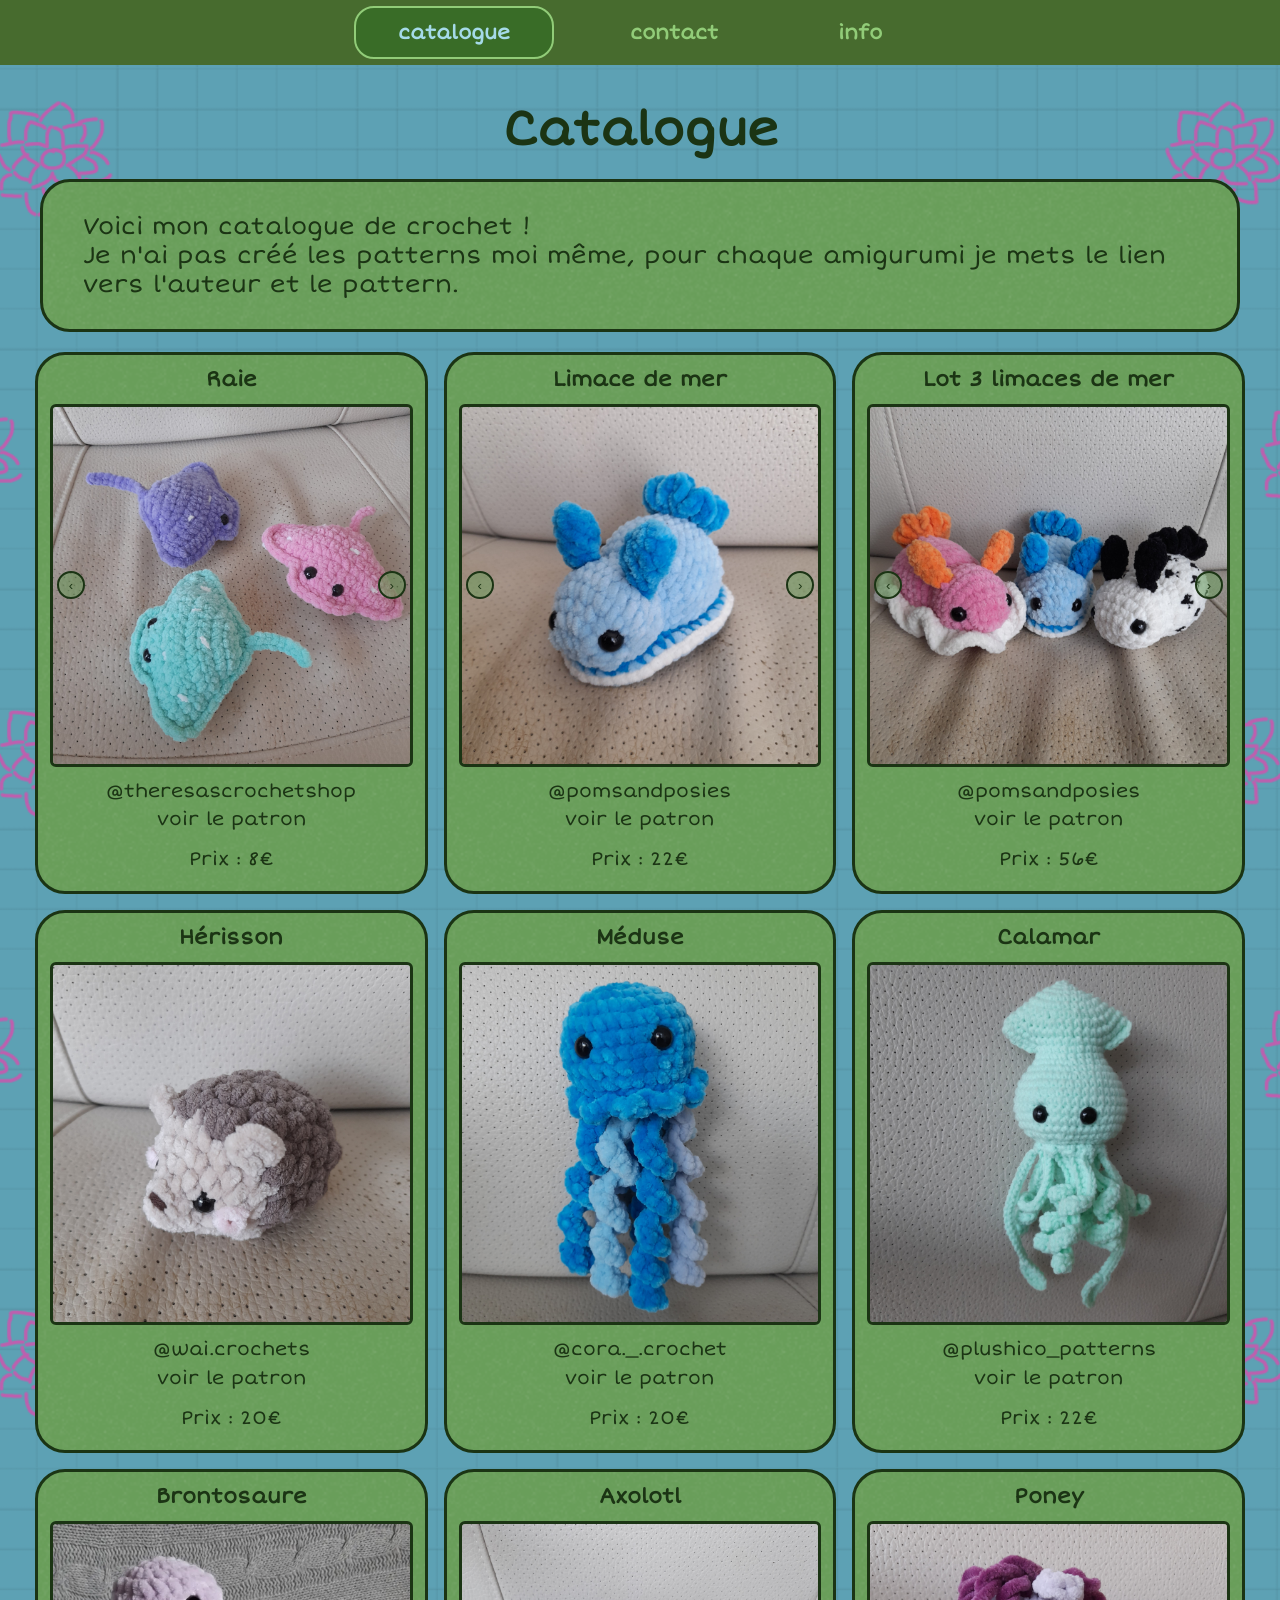
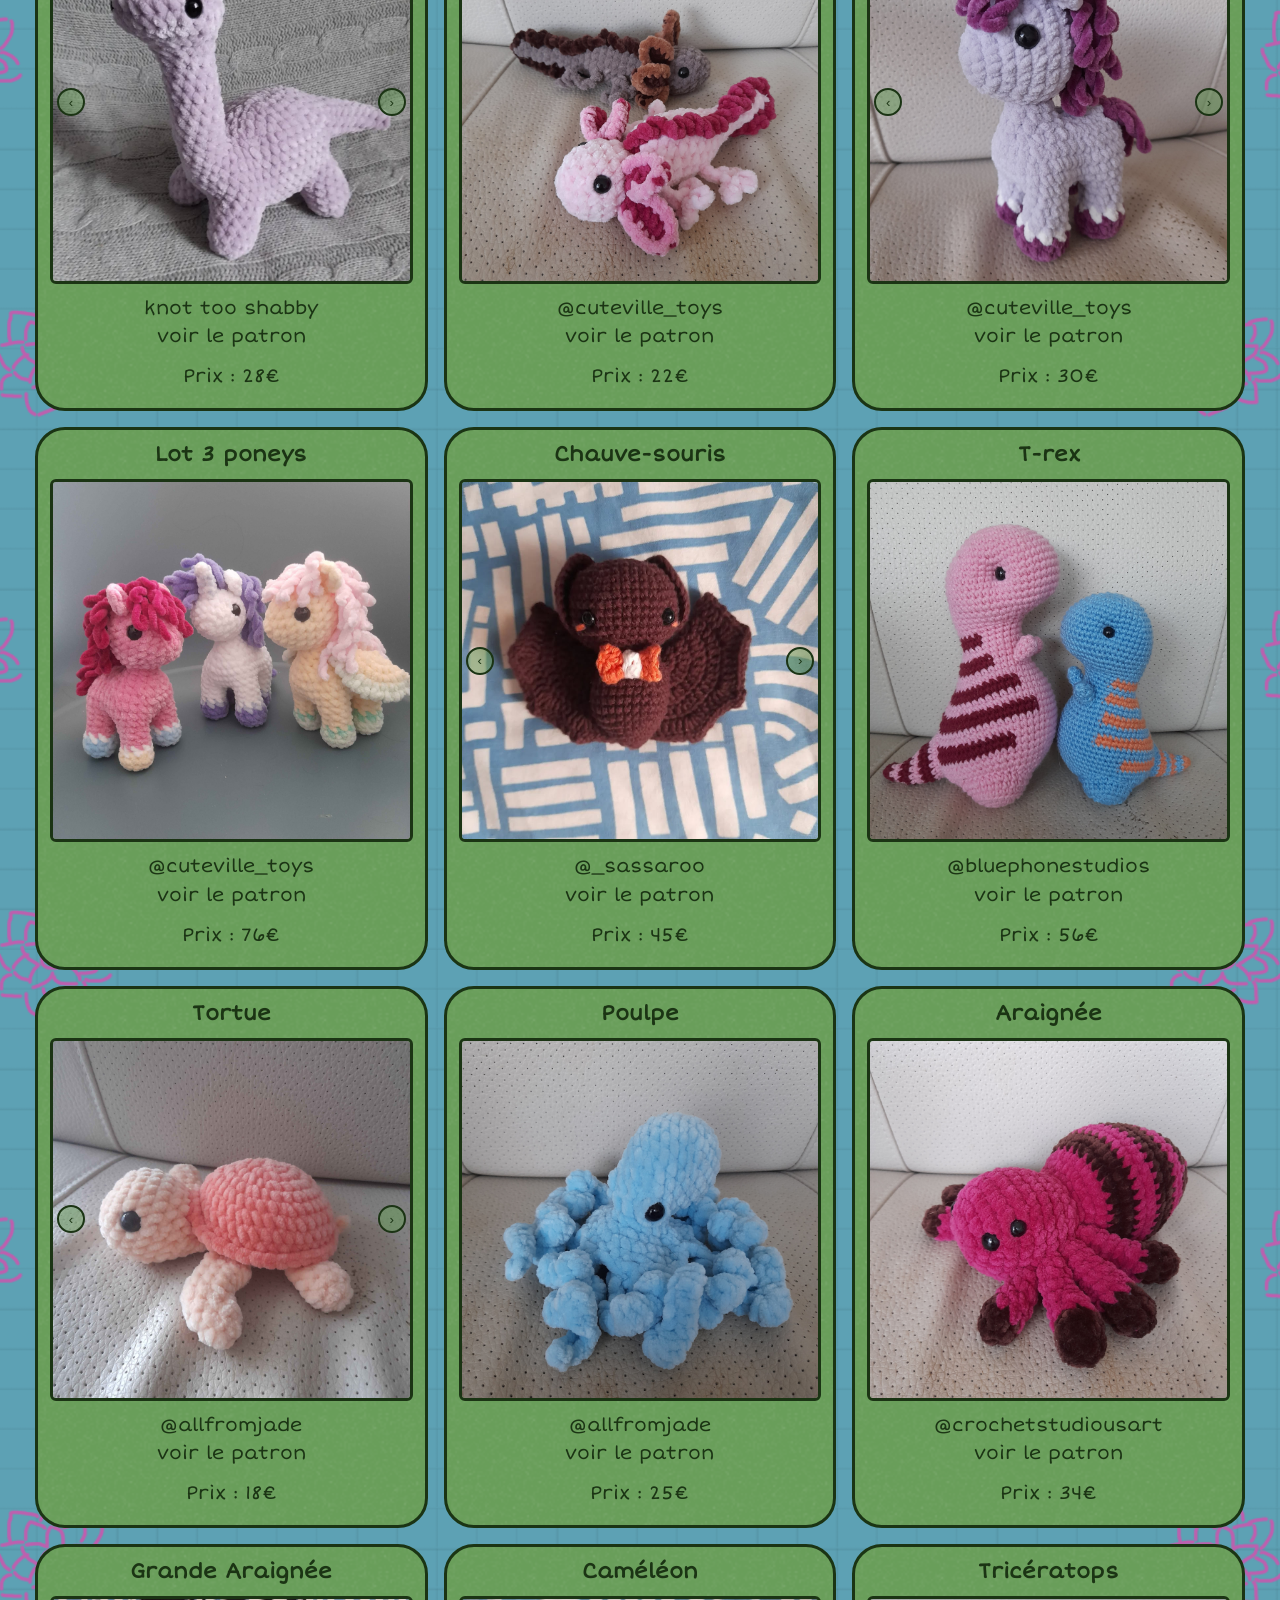
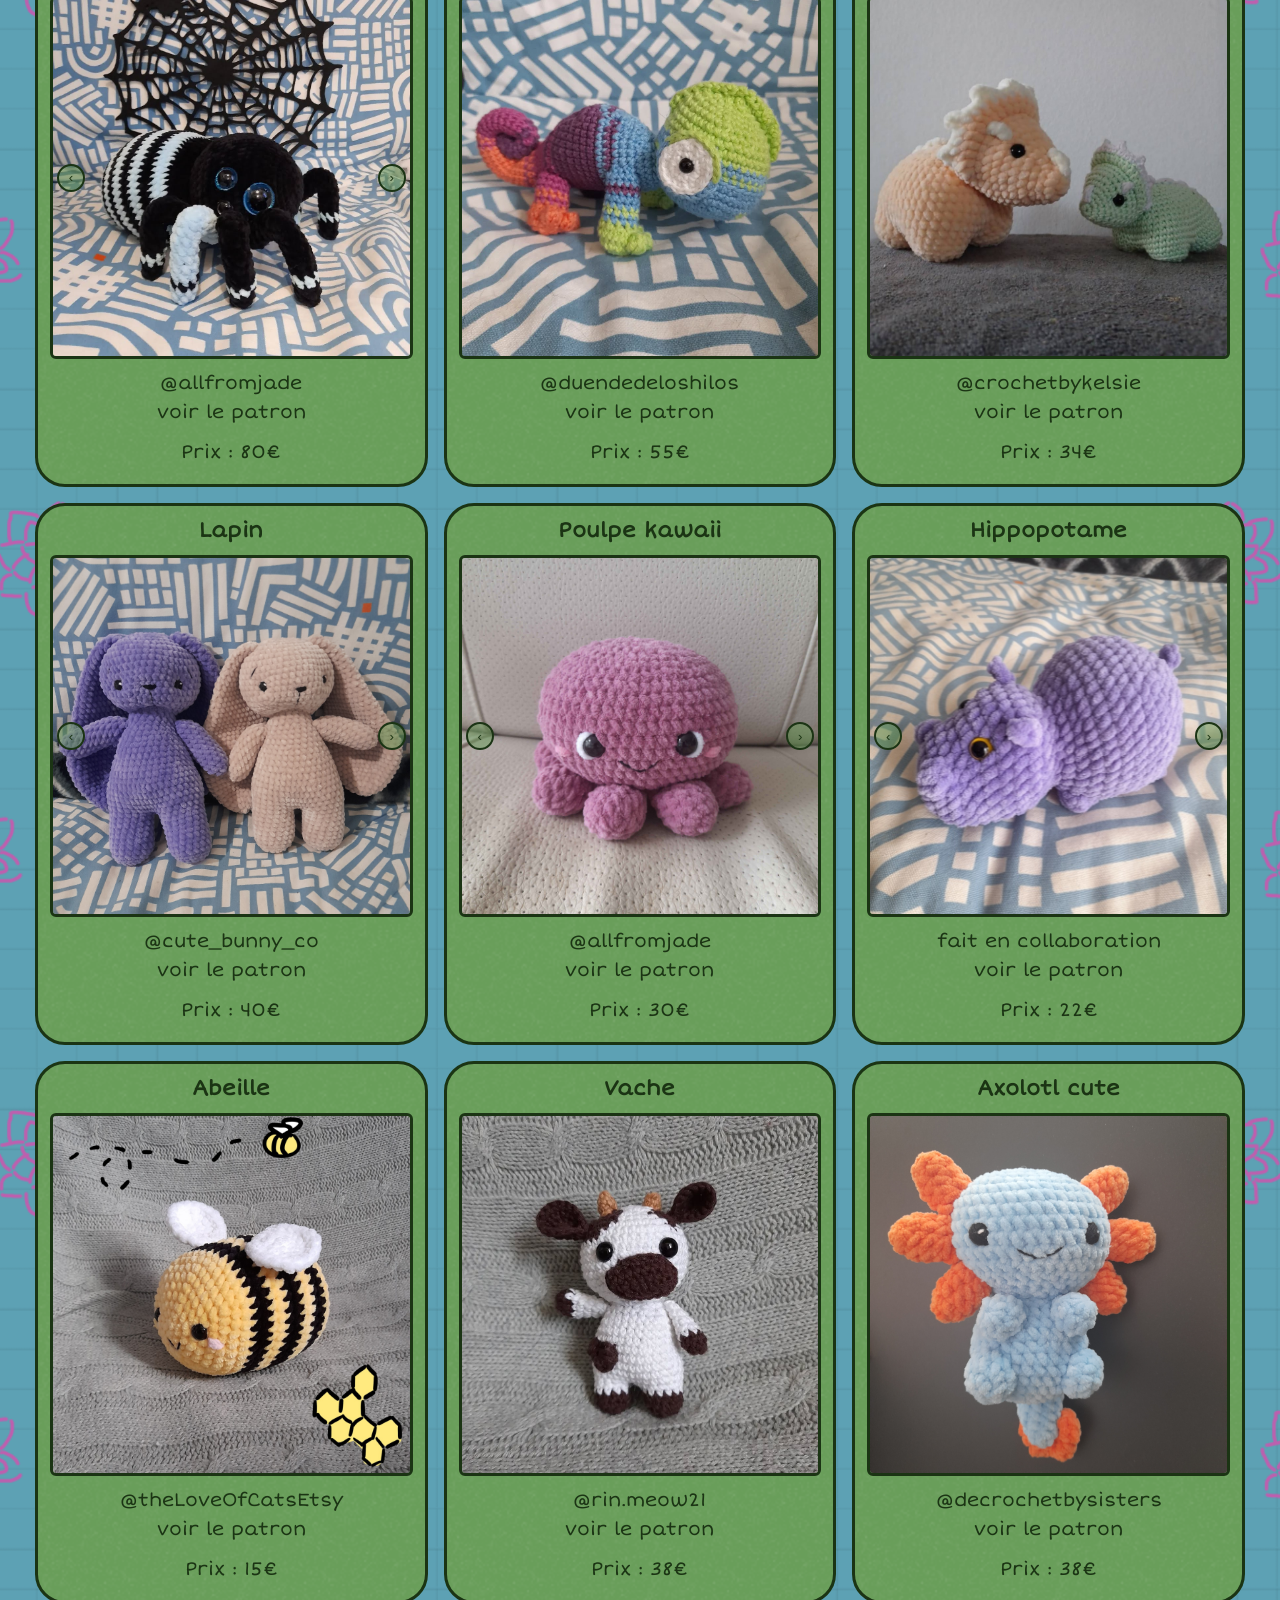
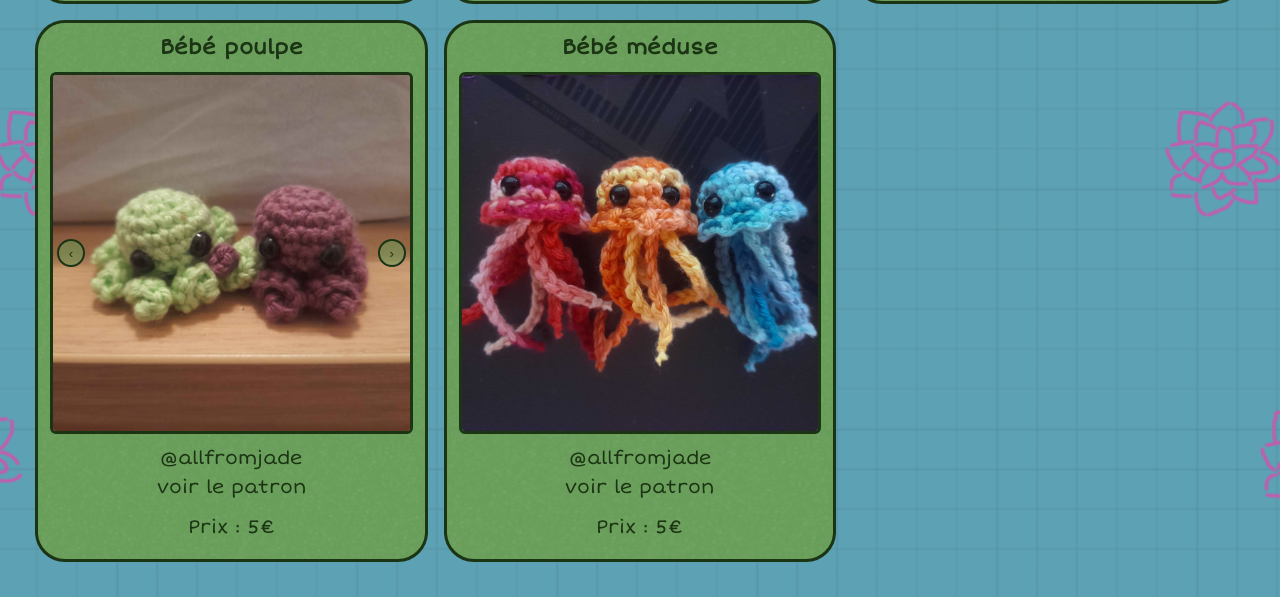
==== commit acf88d39: "add hippo and poney bundle and lower picture resolution" ====
--- a/index.html
+++ b/index.html
@@ -29,51 +29,57 @@
         <div class="grid" id="grid"></div>
         <script>
             const articles = [
-                { name: "Raie",                   price: "8€" ,    images: ["images/stingray.jpg"],         username: "@theresascrochetshop",link_author: "https://www.instagram.com/theresascrochetshop",     link_pattern: "https://youtu.be/0FyWso2WaMI?si=73kDRPiSIWpZw4YK"                                   , duration: "45min"},
-                { name: "Limace de mer",          price: "22€",    images: ["images/seaslug.jpg", 
-                                                                            "images/seaslug1.jpg", 
-                                                                            "images/seaslug2.jpg",
-                                                                            "images/seaslug3.jpg"],         username: "@pomsandposies",      link_author: "https://www.instagram.com/pomsandposies/",          link_pattern: "https://www.etsy.com/fr/listing/1672869150/modele-amigurumi-nudibranche-dorid-motif", duration: "1h45" },
+                { name: "Raie",                   price: "8€" ,    images: ["images/stingray.jpg",   
+                                                                            "images/raies_petites.jpg",   
+                                                                            "images/raies_boites.jpg",],    username: "@theresascrochetshop",  link_author: "https://www.instagram.com/theresascrochetshop",     link_pattern: "https://youtu.be/0FyWso2WaMI?si=73kDRPiSIWpZw4YK"                                   , duration: "45min"},
+                { name: "Limace de mer",          price: "22€",    images: ["images/seaslug.jpg",   
+                                                                            "images/seaslug1.jpg",   
+                                                                            "images/seaslug2.jpg",  
+                                                                            "images/seaslug3.jpg"],         username: "@pomsandposies",        link_author: "https://www.instagram.com/pomsandposies/",          link_pattern: "https://www.etsy.com/fr/listing/1672869150/modele-amigurumi-nudibranche-dorid-motif", duration: "1h45" },
                 { name: "Lot 3 limaces de mer",   price: "56€",    images: ["images/slug_bundle1.jpg",
                                                                             "images/slug_bundle.jpg", 
                                                                             "images/slug_bundle2.jpg",
                                                                             "images/slug_bundle3.jpg",
                                                                             "images/slug_bundle4.jpg", 
-                                                                            "images/slug_bundle5.jpg"],     username: "@pomsandposies",      link_author: "https://www.instagram.com/pomsandposies/",          link_pattern: "https://www.etsy.com/fr/listing/1672869150/modele-amigurumi-nudibranche-dorid-motif", duration: "1h45" },
-                { name: "Hérisson",               price: "20€",    images: ["images/hedgehog.jpg"],         username: "@wai.crochets",       link_author: "https://www.instagram.com/waicrochets/",            link_pattern: "https://ko-fi.com/s/d2c1a2ac8a"                                                     , duration: "1h40" },
-                { name: "Méduse",                 price: "20€",    images: ["images/jellyfish.jpg"],        username: "@cora._.crochet",     link_author: "https://www.instagram.com/cora._.crochet",          link_pattern: "https://www.instagram.com/p/CS2jg0unpPV/"                                           , duration: "1h15" },
-                { name: "Calamar",                price: "22€",    images: ["images/squid.jpg"],            username: "@plushico_patterns",  link_author: "https://www.instagram.com/plushico_patterns/",      link_pattern: "https://www.etsy.com/fr/listing/1669123092/patron-du-calamar-en-crochet-pas-de"     , duration: "2h"   },
-                { name: "Brontosaure",            price: "28€",    images: ["images/brontosaurus.png",
-                                                                            "images/brontosaurus1.jpg", 
-                                                                            "images/brontosaurus2.jpg"],    username: "knot too shabby",     link_author: "https://www.etsy.com/shop/knottooshabbycrochet",    link_pattern: "https://www.etsy.com/fr/listing/523196760/patron-patron-amigurumi-sans-couture"     , duration: "2h30" },
-                { name: "Axolotl",                price: "22€",    images: ["images/axolotl_small.jpg"],    username: "@cuteville_toys",     link_author: "https://www.instagram.com/cuteville_toys/",         link_pattern: "https://www.etsy.com/fr/listing/4322068334/patron-au-crochet-axolotl-peluche"       , duration: "2h"   },
-                { name: "Poney",                  price: "30€",    images: ["images/poney.jpg",
-                                                                            "images/mlp_unicorn.jpg", 
-                                                                            "images/mlp_pegasus.jpg",],     username: "@cuteville_toys",     link_author: "https://www.instagram.com/cuteville_toys/",         link_pattern: "https://www.etsy.com/fr/listing/4310934429/lot-de-motifs-au-crochet-petits-poneys"  , duration: "2h40" },
-                { name: "Chauve-souris",          price: "45€",    images: ["images/bat.png",
-                                                                            "images/bat_kiwi.jpg",
-                                                                            "images/bat_trans.png"],        username: "@_sassaroo",          link_author: "https://www.instagram.com/_sassaroo/",              link_pattern: "https://www.etsy.com/fr/listing/733732024/modele-chauve-souris-au-crochet-modele"   , duration: "4h20" },
-                { name: "T-rex",                  price: "56€",    images: ["images/Trex.jpg"],             username: "@bluephonestudios",   link_author: "https://www.instagram.com/bluephonestudios/",       link_pattern: "https://www.etsy.com/fr/listing/126495488/modele-au-crochet-timothee-le-t-rex"      , duration: "4h20" },
-                { name: "Tortue",                 price: "18€",    images: ["images/turtle_single.jpg",
-                                                                            "images/turtles.png"],          username: "@allfromjade",        link_author: "https://www.instagram.com/allfromjade/",            link_pattern: "https://www.etsy.com/fr/listing/1414797382/no-sew-crochet-pattern-tiana-the-tiny"      , duration: "???"  },
-                { name: "Poulpe",                 price: "25€",    images: ["images/octopus_medium.jpg"],   username: "@allfromjade",        link_author: "https://www.instagram.com/allfromjade/",            link_pattern: "https://www.etsy.com/fr/listing/1760661079/no-sew-crochet-pattern-paula-the-octopus", duration: "1h20" },
-                { name: "Araignée",               price: "34€",    images: ["images/spider_B.jpg"],         username: "@crochetstudiousart", link_author: "https://www.instagram.com/crochetstudiousart/",     link_pattern: "https://www.etsy.com/fr/listing/4324816052/lot-de-motifs-au-crochet-fruitie-spiders", duration: "3h50" },
-                { name: "Grande Araignée",        price: "80€",    images: ["images/spider.png",
-                                                                            "images/spider1.jpg",
-                                                                            "images/spider2.jpg"],          username: "@allfromjade",        link_author: "https://www.instagram.com/allfromjade/",            link_pattern: "https://www.etsy.com/fr/listing/1309180777/crochet-patterns-the-spider-family"      , duration: "???"  },
-                { name: "Caméléon",               price: "55€",    images: ["images/chameleon.png"],        username: "@duendedeloshilos",   link_author: "https://www.instagram.com/duendedeloshilos/",       link_pattern: "https://duendedeloshilos.es/producto/patron-camaleon-amigurumi/"                    , duration: "???"  },
-                { name: "Tricératops",            price: "34€",    images: ["images/triceratops.jpg"],      username: "@crochetbykelsie",    link_author: "https://www.instagram.com/crochetbykelsie/",        link_pattern: "https://www.etsy.com/fr/listing/1777081022/patron-triceratops-modele-dinosaure"     , duration: "3h30" },
-                { name: "Lapin",                  price: "40€",    images: ["images/bunny.png",
-                                                                            "images/bunny_2.jpg",
-                                                                            "images/bunny_3.jpg"],          username: "@cute_bunny_co",      link_author: "https://www.instagram.com/cute_bunny_co/",          link_pattern: "https://www.etsy.com/fr/listing/4357478537/patron-au-crochet-floppy-bunny-peluche"  , duration: "???"  },
-                { name: "Poulpe kawaii",          price: "30€",    images: ["images/octopus_cute_2.png",
-                                                                            "images/octopus_cute.png"],     username: "@allfromjade",        link_author: "https://www.instagram.com/allfromjade/",            link_pattern: "https://www.etsy.com/fr/listing/1572613943/no-sew-crochet-patterns-bundle-pack"     , duration: "???"  },
-                { name: "Abeille",                price: "15€",    images: ["images/bee.png"],              username: "@theLoveOfCatsEtsy",  link_author: "https://www.instagram.com/theloveofcatsetsy/",      link_pattern: "https://www.etsy.com/fr/listing/954479616/motif-dabeille-au-crochet-numerique"      , duration: "???"  },
-                { name: "Vache",                  price: "38€",    images: ["images/cow.jpg"],              username: "@rin.meow21",         link_author: "https://www.instagram.com/rin.meow21/",             link_pattern: "https://www.etsy.com/fr/listing/1052461006/modele-au-crochet-2-en-1-vache-laitiere" , duration: "3h40" },
-                { name: "Axolotl cute",           price: "38€",    images: ["images/axolotl.png"],          username: "@decrochetbysisters", link_author: "https://www.instagram.com/decrochetbysisters/",     link_pattern: "https://www.etsy.com/fr/listing/1615197603/modele-au-crochet-axolotl-guide-facile"  , duration: "3h"   },
+                                                                            "images/slug_bundle5.jpg"],     username: "@pomsandposies",        link_author: "https://www.instagram.com/pomsandposies/",          link_pattern: "https://www.etsy.com/fr/listing/1672869150/modele-amigurumi-nudibranche-dorid-motif", duration: "1h45" },
+                { name: "Hérisson",               price: "20€",    images: ["images/hedgehog.jpg"],         username: "@wai.crochets",         link_author: "https://www.instagram.com/waicrochets/",            link_pattern: "https://ko-fi.com/s/d2c1a2ac8a"                                                     , duration: "1h40" },
+                { name: "Méduse",                 price: "20€",    images: ["images/jellyfish.jpg"],        username: "@cora._.crochet",       link_author: "https://www.instagram.com/cora._.crochet",          link_pattern: "https://www.instagram.com/p/CS2jg0unpPV/"                                           , duration: "1h15" },
+                { name: "Calamar",                price: "22€",    images: ["images/squid.jpg"],            username: "@plushico_patterns",    link_author: "https://www.instagram.com/plushico_patterns/",      link_pattern: "https://www.etsy.com/fr/listing/1669123092/patron-du-calamar-en-crochet-pas-de"     , duration: "2h"   },
+                { name: "Brontosaure",            price: "28€",    images: ["images/brontosaurus.png",  
+                                                                            "images/brontosaurus1.jpg",   
+                                                                            "images/brontosaurus2.jpg"],    username: "knot too shabby",       link_author: "https://www.etsy.com/shop/knottooshabbycrochet",    link_pattern: "https://www.etsy.com/fr/listing/523196760/patron-patron-amigurumi-sans-couture"     , duration: "2h30" },
+                { name: "Axolotl",                price: "22€",    images: ["images/axolotl_small.jpg"],    username: "@cuteville_toys",       link_author: "https://www.instagram.com/cuteville_toys/",         link_pattern: "https://www.etsy.com/fr/listing/4322068334/patron-au-crochet-axolotl-peluche"       , duration: "2h"   },
+                { name: "Poney",                  price: "30€",    images: ["images/poney.jpg",  
+                                                                            "images/mlp_unicorn.jpg",   
+                                                                            "images/mlp_pegasus.jpg",],     username: "@cuteville_toys",       link_author: "https://www.instagram.com/cuteville_toys/",         link_pattern: "https://www.etsy.com/fr/listing/4310934429/lot-de-motifs-au-crochet-petits-poneys"  , duration: "2h40" },
+                { name: "Lot 3 poneys",           price: "76€",    images: ["images/poney_bundle.jpg"],     username: "@cuteville_toys",       link_author: "https://www.instagram.com/cuteville_toys/",         link_pattern: "https://www.etsy.com/fr/listing/4310934429/lot-de-motifs-au-crochet-petits-poneys"  , duration: "2h40" },
+                { name: "Chauve-souris",          price: "45€",    images: ["images/bat.png",  
+                                                                            "images/bat_kiwi.jpg",  
+                                                                            "images/bat_trans.png"],        username: "@_sassaroo",            link_author: "https://www.instagram.com/_sassaroo/",              link_pattern: "https://www.etsy.com/fr/listing/733732024/modele-chauve-souris-au-crochet-modele"   , duration: "4h20" },
+                { name: "T-rex",                  price: "56€",    images: ["images/Trex.jpg"],             username: "@bluephonestudios",     link_author: "https://www.instagram.com/bluephonestudios/",       link_pattern: "https://www.etsy.com/fr/listing/126495488/modele-au-crochet-timothee-le-t-rex"      , duration: "4h20" },
+                { name: "Tortue",                 price: "18€",    images: ["images/turtle_single.jpg",  
+                                                                            "images/turtles.png"],          username: "@allfromjade",          link_author: "https://www.instagram.com/allfromjade/",            link_pattern: "https://www.etsy.com/fr/listing/1414797382/no-sew-crochet-pattern-tiana-the-tiny"   , duration: "???"  },
+                { name: "Poulpe",                 price: "25€",    images: ["images/octopus_medium.jpg"],   username: "@allfromjade",          link_author: "https://www.instagram.com/allfromjade/",            link_pattern: "https://www.etsy.com/fr/listing/1760661079/no-sew-crochet-pattern-paula-the-octopus", duration: "1h20" },
+                { name: "Araignée",               price: "34€",    images: ["images/spider_B.jpg"],         username: "@crochetstudiousart",   link_author: "https://www.instagram.com/crochetstudiousart/",     link_pattern: "https://www.etsy.com/fr/listing/4324816052/lot-de-motifs-au-crochet-fruitie-spiders", duration: "3h50" },
+                { name: "Grande Araignée",        price: "80€",    images: ["images/spider.png",  
+                                                                            "images/spider1.jpg",  
+                                                                            "images/spider2.jpg"],          username: "@allfromjade",          link_author: "https://www.instagram.com/allfromjade/",            link_pattern: "https://www.etsy.com/fr/listing/1309180777/crochet-patterns-the-spider-family"      , duration: "???"  },
+                { name: "Caméléon",               price: "55€",    images: ["images/chameleon.png"],        username: "@duendedeloshilos",     link_author: "https://www.instagram.com/duendedeloshilos/",       link_pattern: "https://duendedeloshilos.es/producto/patron-camaleon-amigurumi/"                    , duration: "???"  },
+                { name: "Tricératops",            price: "34€",    images: ["images/triceratops.jpg"],      username: "@crochetbykelsie",      link_author: "https://www.instagram.com/crochetbykelsie/",        link_pattern: "https://www.etsy.com/fr/listing/1777081022/patron-triceratops-modele-dinosaure"     , duration: "3h30" },
+                { name: "Lapin",                  price: "40€",    images: ["images/bunny.png",  
+                                                                            "images/bunny_2.jpg",  
+                                                                            "images/bunny_3.jpg"],          username: "@cute_bunny_co",        link_author: "https://www.instagram.com/cute_bunny_co/",          link_pattern: "https://www.etsy.com/fr/listing/4357478537/patron-au-crochet-floppy-bunny-peluche"  , duration: "???"  },
+                { name: "Poulpe kawaii",          price: "30€",    images: ["images/octopus_cute_2.png",  
+                                                                            "images/octopus_cute.png"],     username: "@allfromjade",          link_author: "https://www.instagram.com/allfromjade/",            link_pattern: "https://www.etsy.com/fr/listing/1572613943/no-sew-crochet-patterns-bundle-pack"     , duration: "???"  },
+                { name: "Hippopotame",            price: "22€",    images: ["images/hippo_1.jpg",
+                                                                            "images/hippo_2.jpg",
+                                                                            "images/hippo_3.jpg"],          username: "fait en collaboration", link_author: "https://www.instagram.com/p/C2IaLT0LYvK/",          link_pattern: "https://www.instagram.com/p/C2IaLT0LYvK/"                                           , duration: "2h"  },
+                { name: "Abeille",                price: "15€",    images: ["images/bee.png"],              username: "@theLoveOfCatsEtsy",    link_author: "https://www.instagram.com/theloveofcatsetsy/",      link_pattern: "https://www.etsy.com/fr/listing/954479616/motif-dabeille-au-crochet-numerique"      , duration: "???"  },
+                { name: "Vache",                  price: "38€",    images: ["images/cow.jpg"],              username: "@rin.meow21",           link_author: "https://www.instagram.com/rin.meow21/",             link_pattern: "https://www.etsy.com/fr/listing/1052461006/modele-au-crochet-2-en-1-vache-laitiere" , duration: "3h40" },
+                { name: "Axolotl cute",           price: "38€",    images: ["images/axolotl.png"],          username: "@decrochetbysisters",   link_author: "https://www.instagram.com/decrochetbysisters/",     link_pattern: "https://www.etsy.com/fr/listing/1615197603/modele-au-crochet-axolotl-guide-facile"  , duration: "3h"   },
                 { name: "Bébé poulpe",            price: "5€" ,    images: ["images/octopus_baby_2.png",
-                                                                            "images/octopus_baby.png"],     username: "@allfromjade",        link_author: "https://www.instagram.com/allfromjade/",            link_pattern: "https://youtu.be/04A38l61RZM?si=ScYhm9jYLQAKt0at"                                   , duration: "25min"},
-                { name: "Bébé méduse",            price: "5€" ,    images: ["images/jellyfish_baby.jpg"],   username: "@allfromjade",        link_author: "https://www.instagram.com/allfromjade/",            link_pattern: "https://youtu.be/oOvuxXzPyzg?si=jTVe7PA3tttBU-dG"                                   , duration: "???"  }
+                                                                            "images/octopus_baby.png"],     username: "@allfromjade",          link_author: "https://www.instagram.com/allfromjade/",            link_pattern: "https://youtu.be/04A38l61RZM?si=ScYhm9jYLQAKt0at"                                   , duration: "25min"},
+                { name: "Bébé méduse",            price: "5€" ,    images: ["images/jellyfish_baby.jpg"],   username: "@allfromjade",          link_author: "https://www.instagram.com/allfromjade/",            link_pattern: "https://youtu.be/oOvuxXzPyzg?si=jTVe7PA3tttBU-dG"                                   , duration: "???"  }
                 ];
             const grid = document.getElementById("grid");
 
